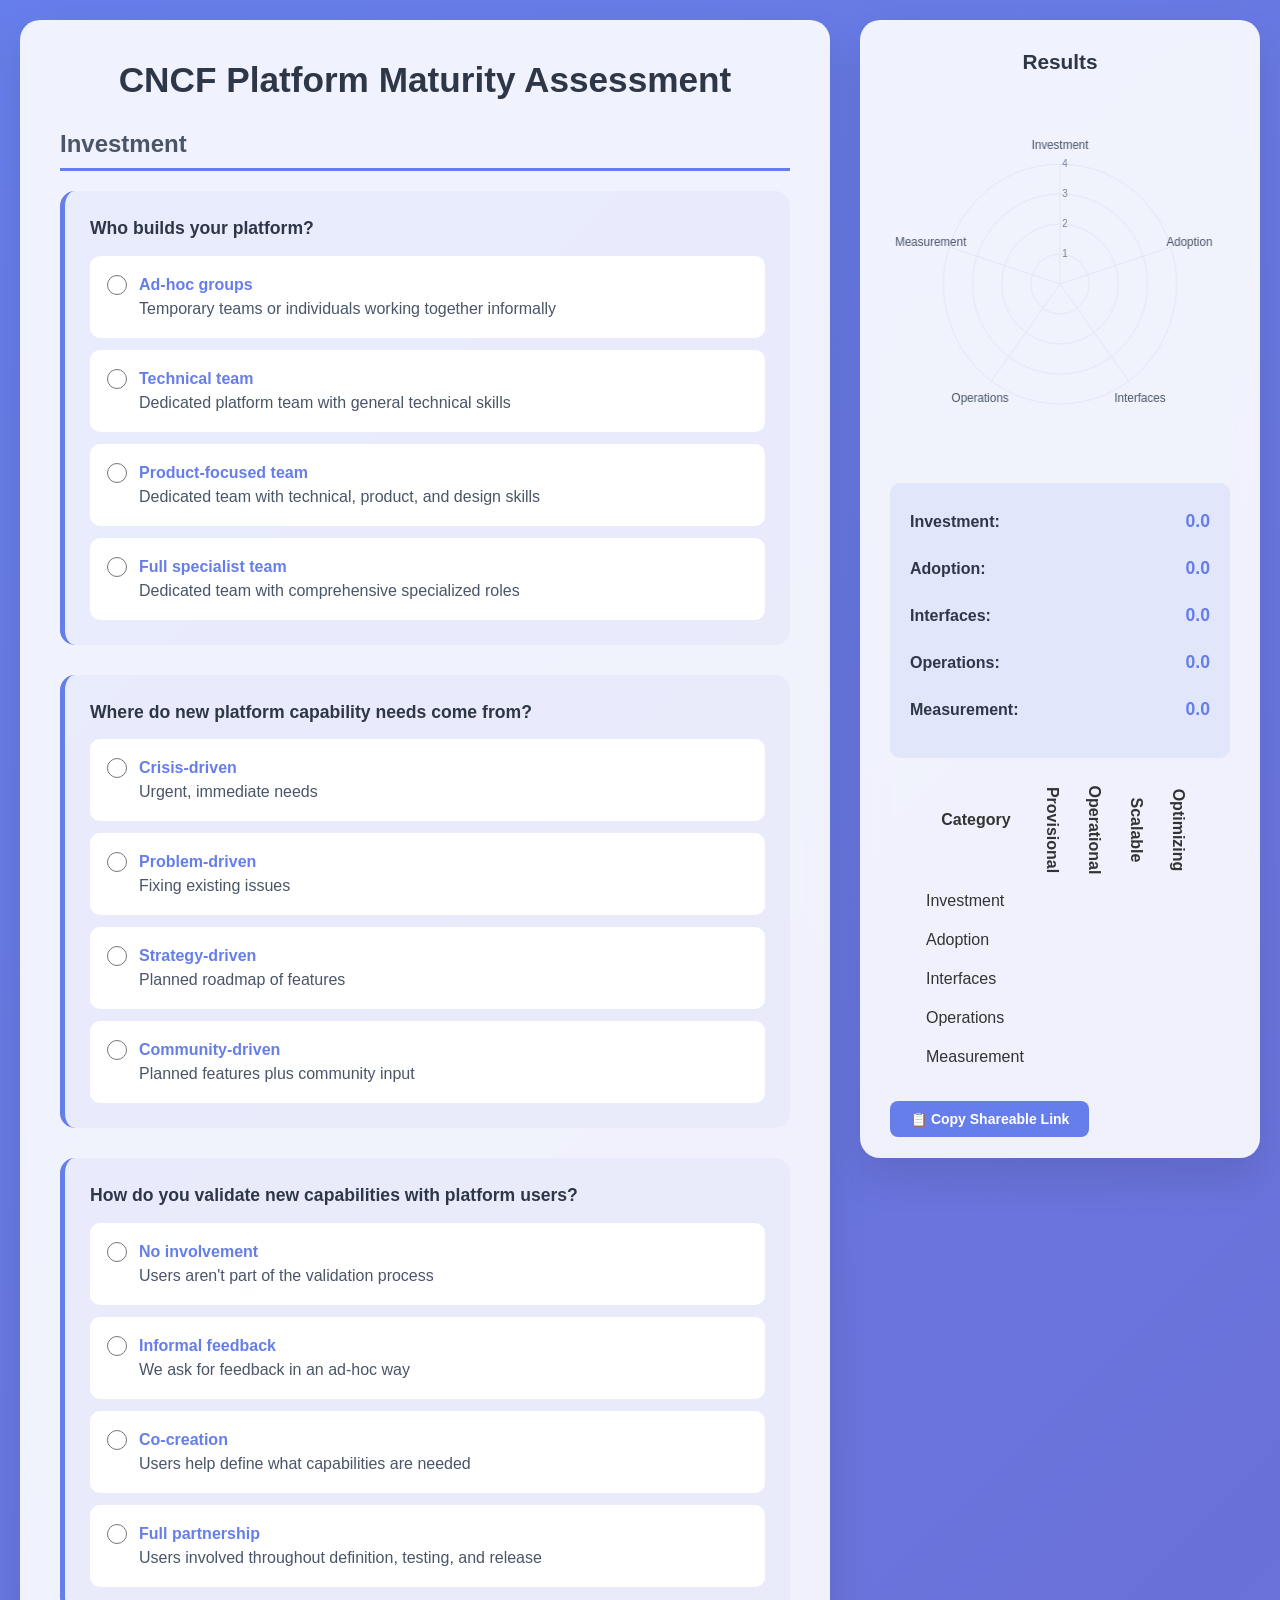
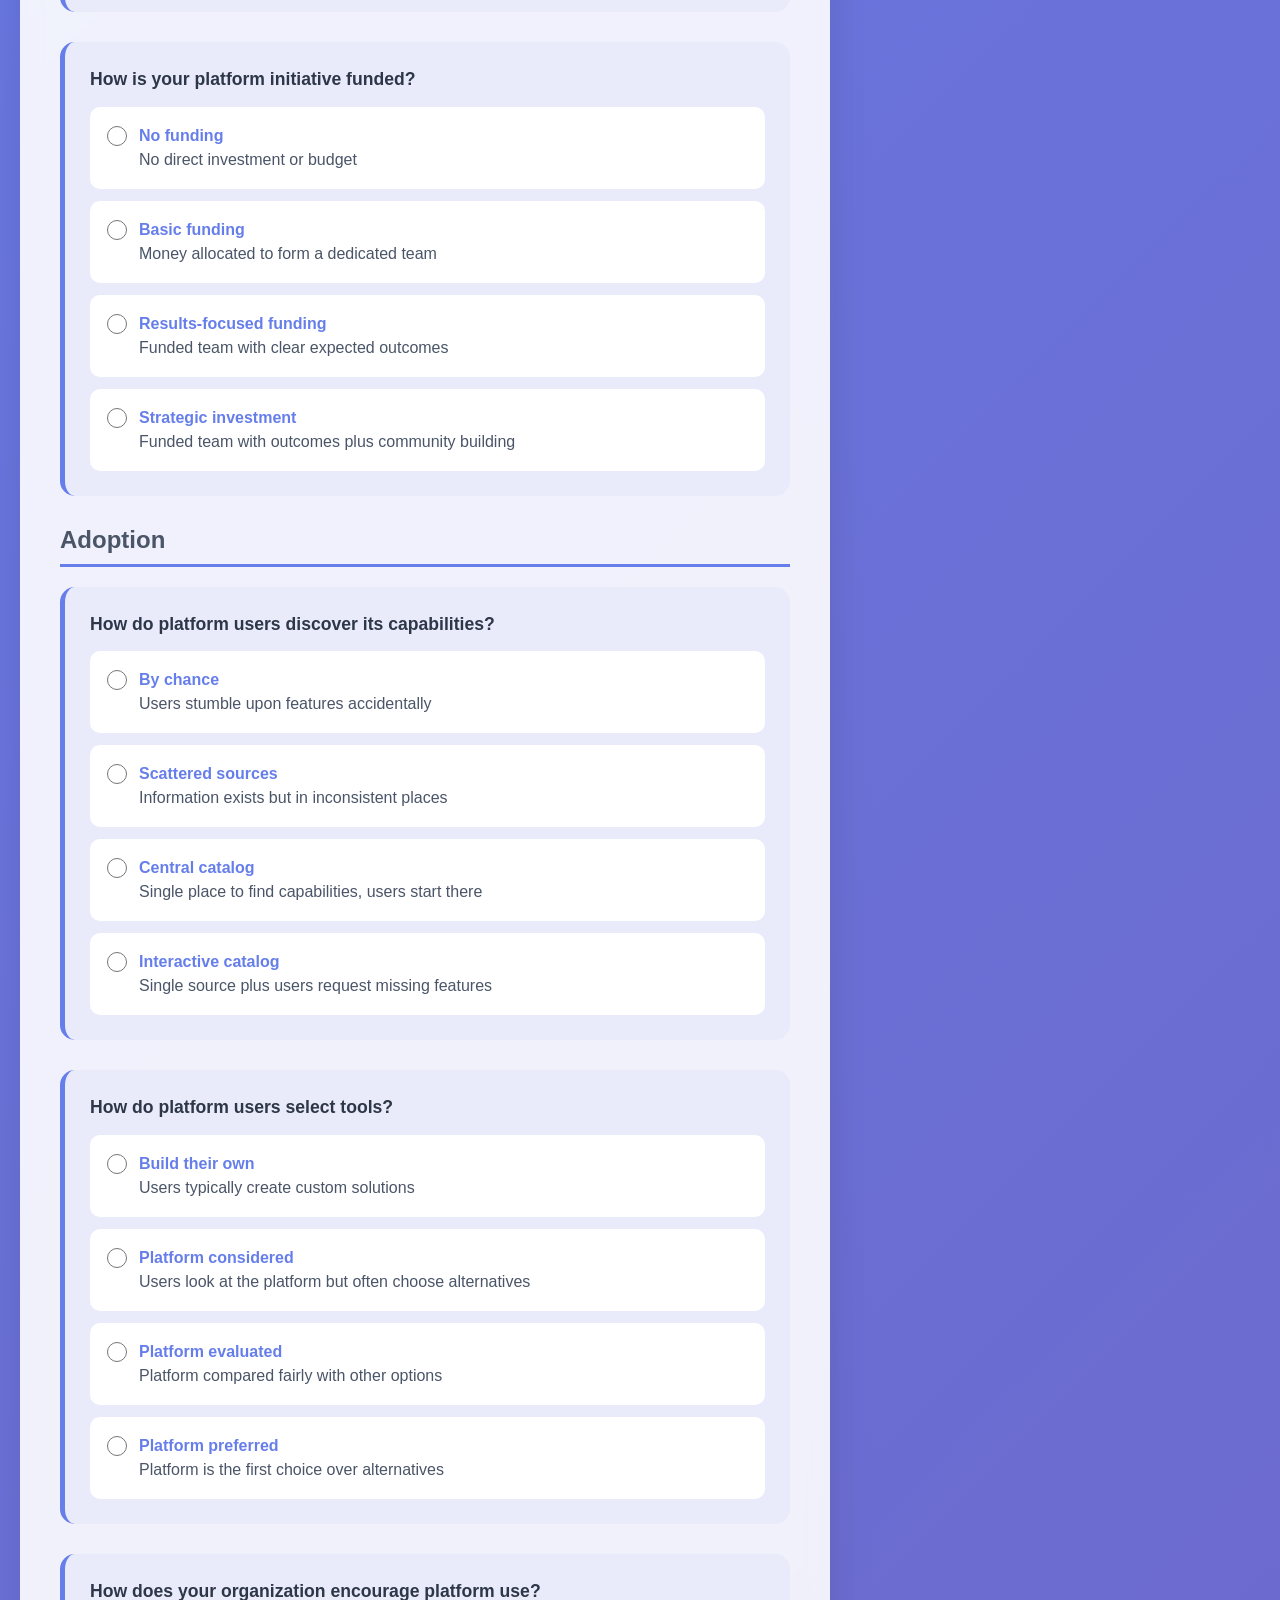
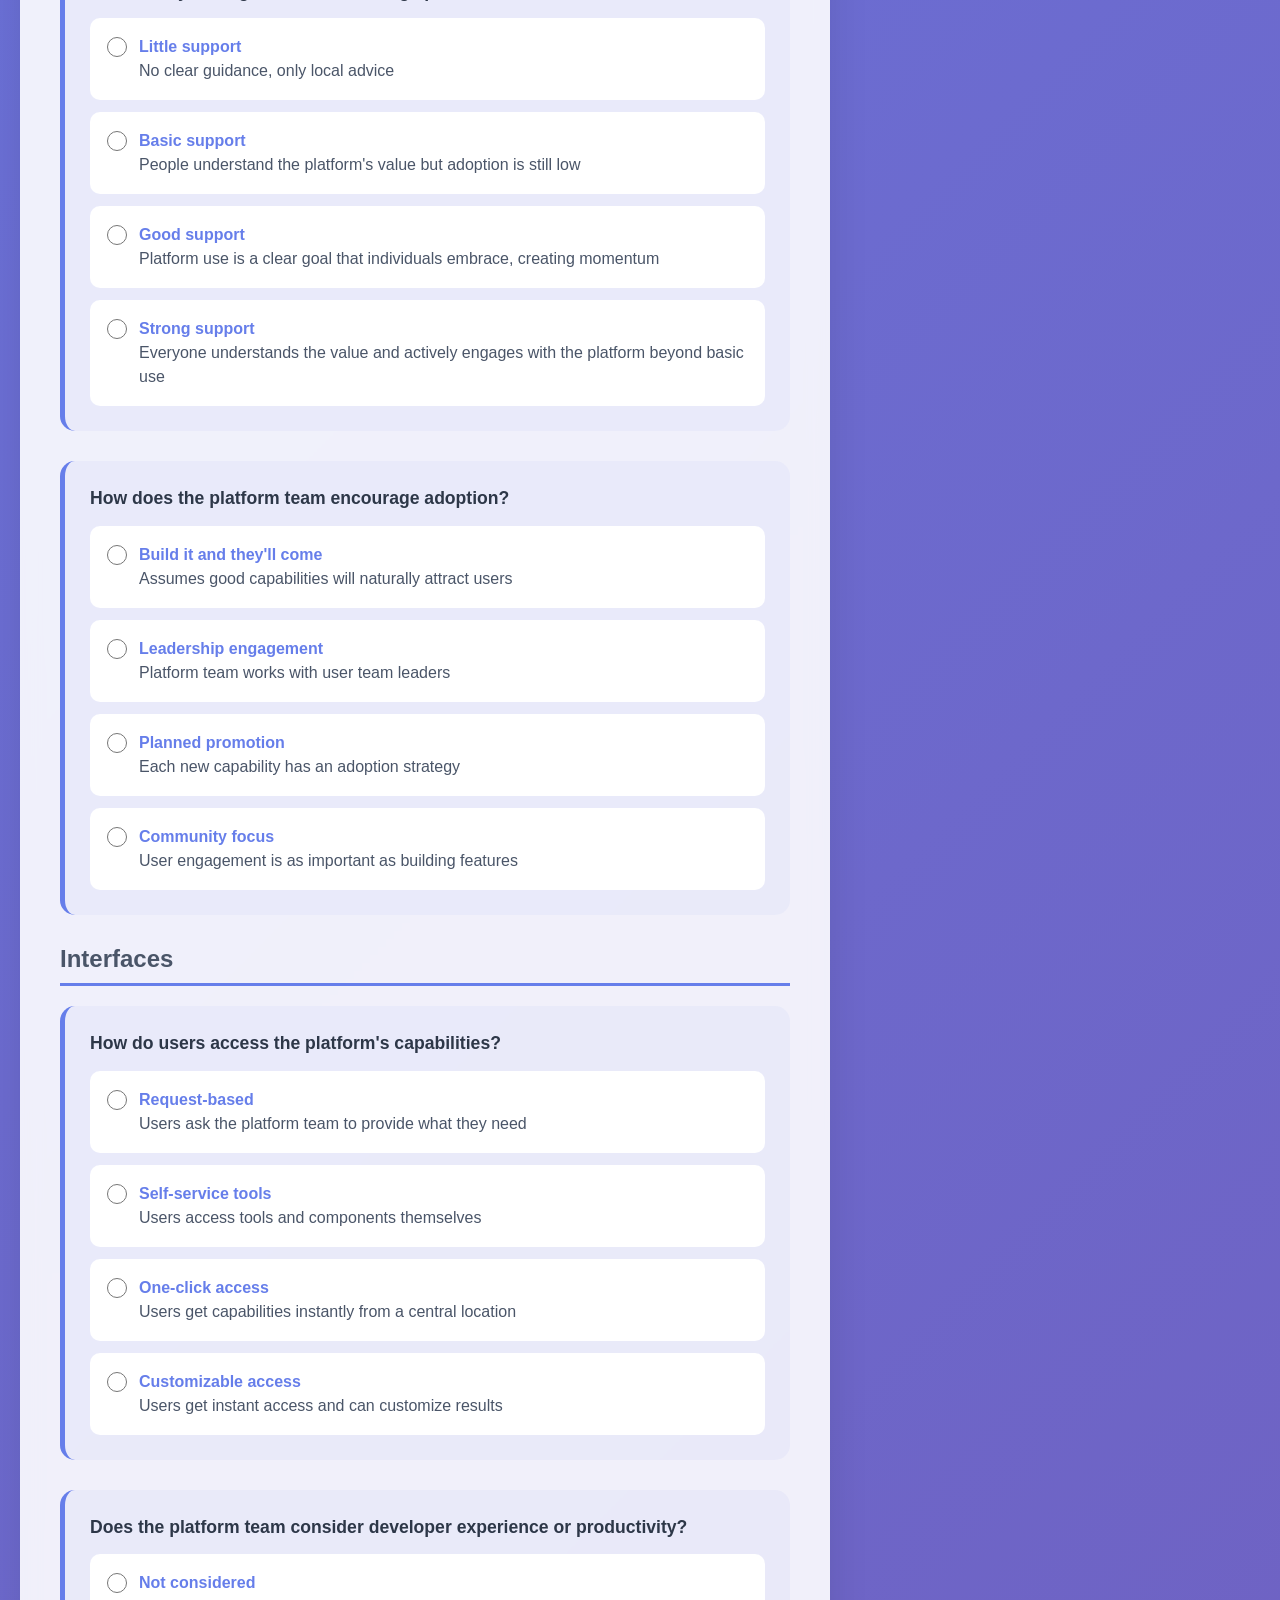
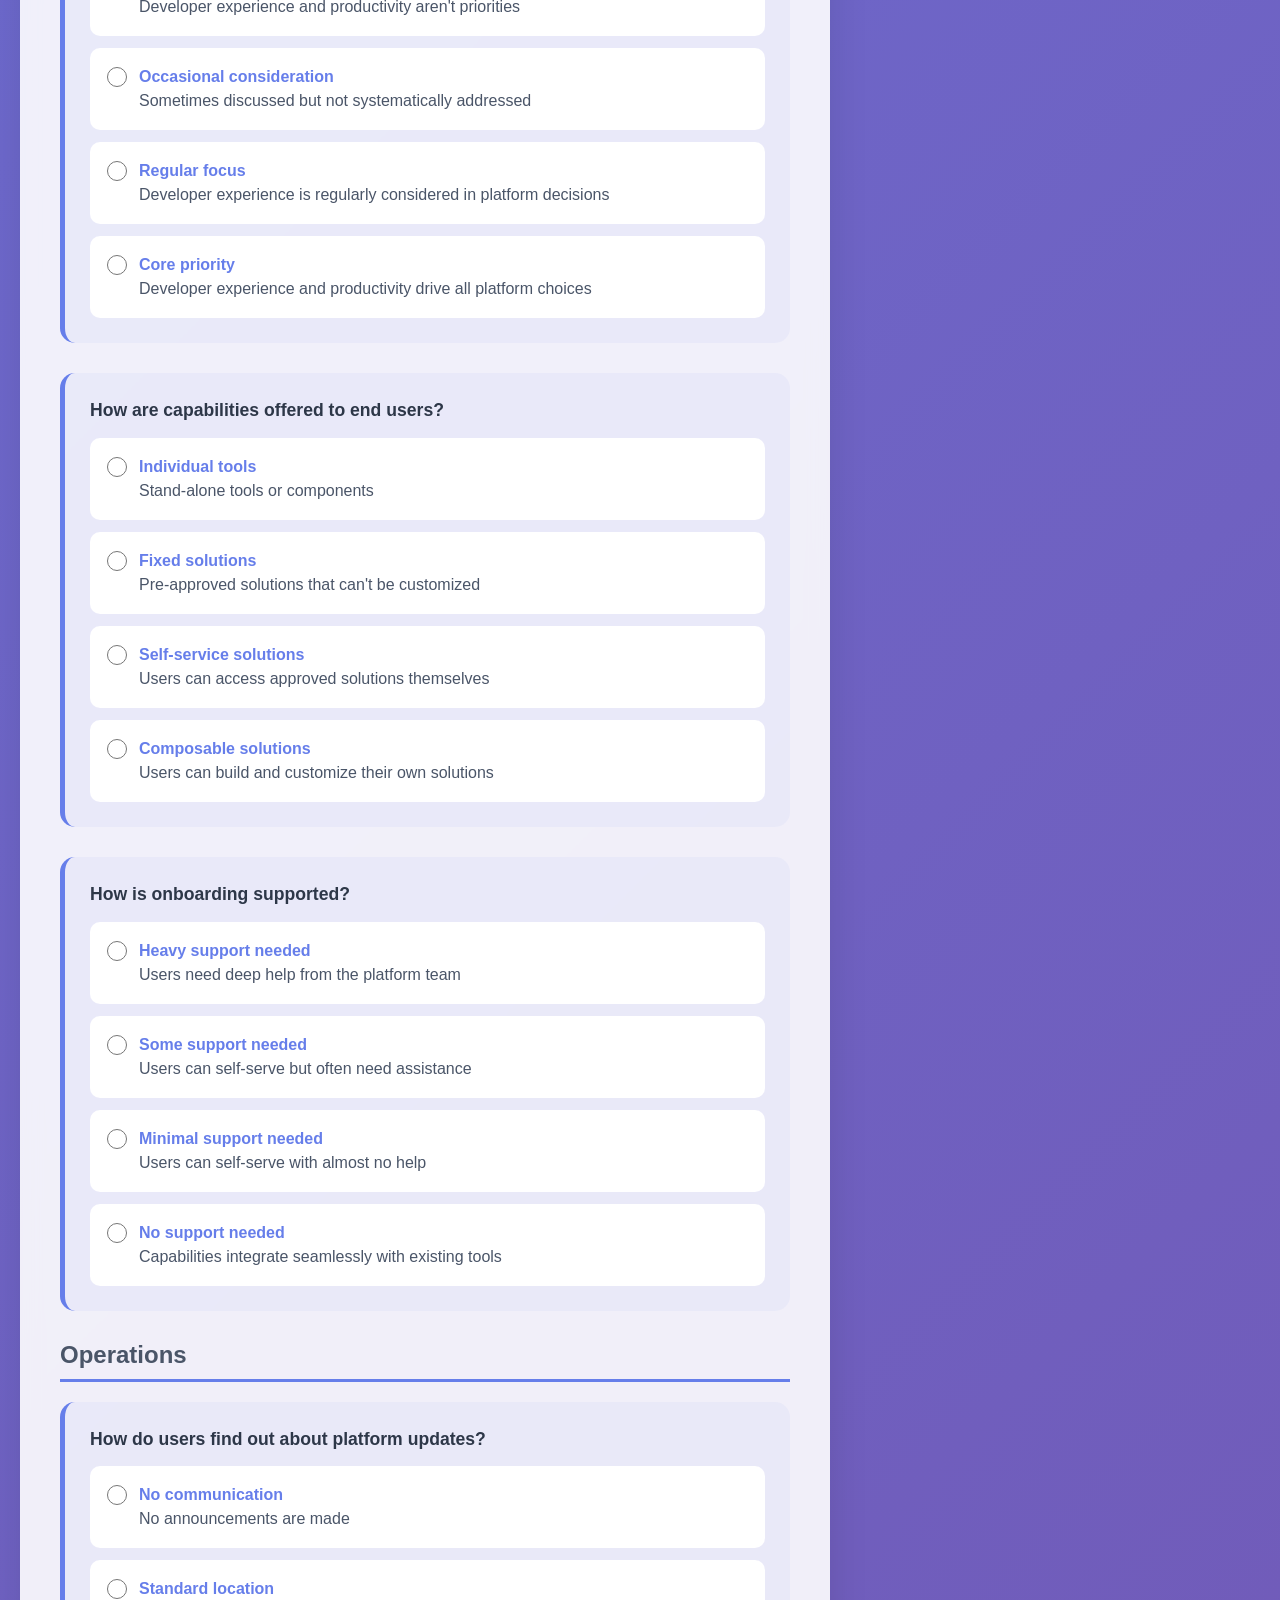
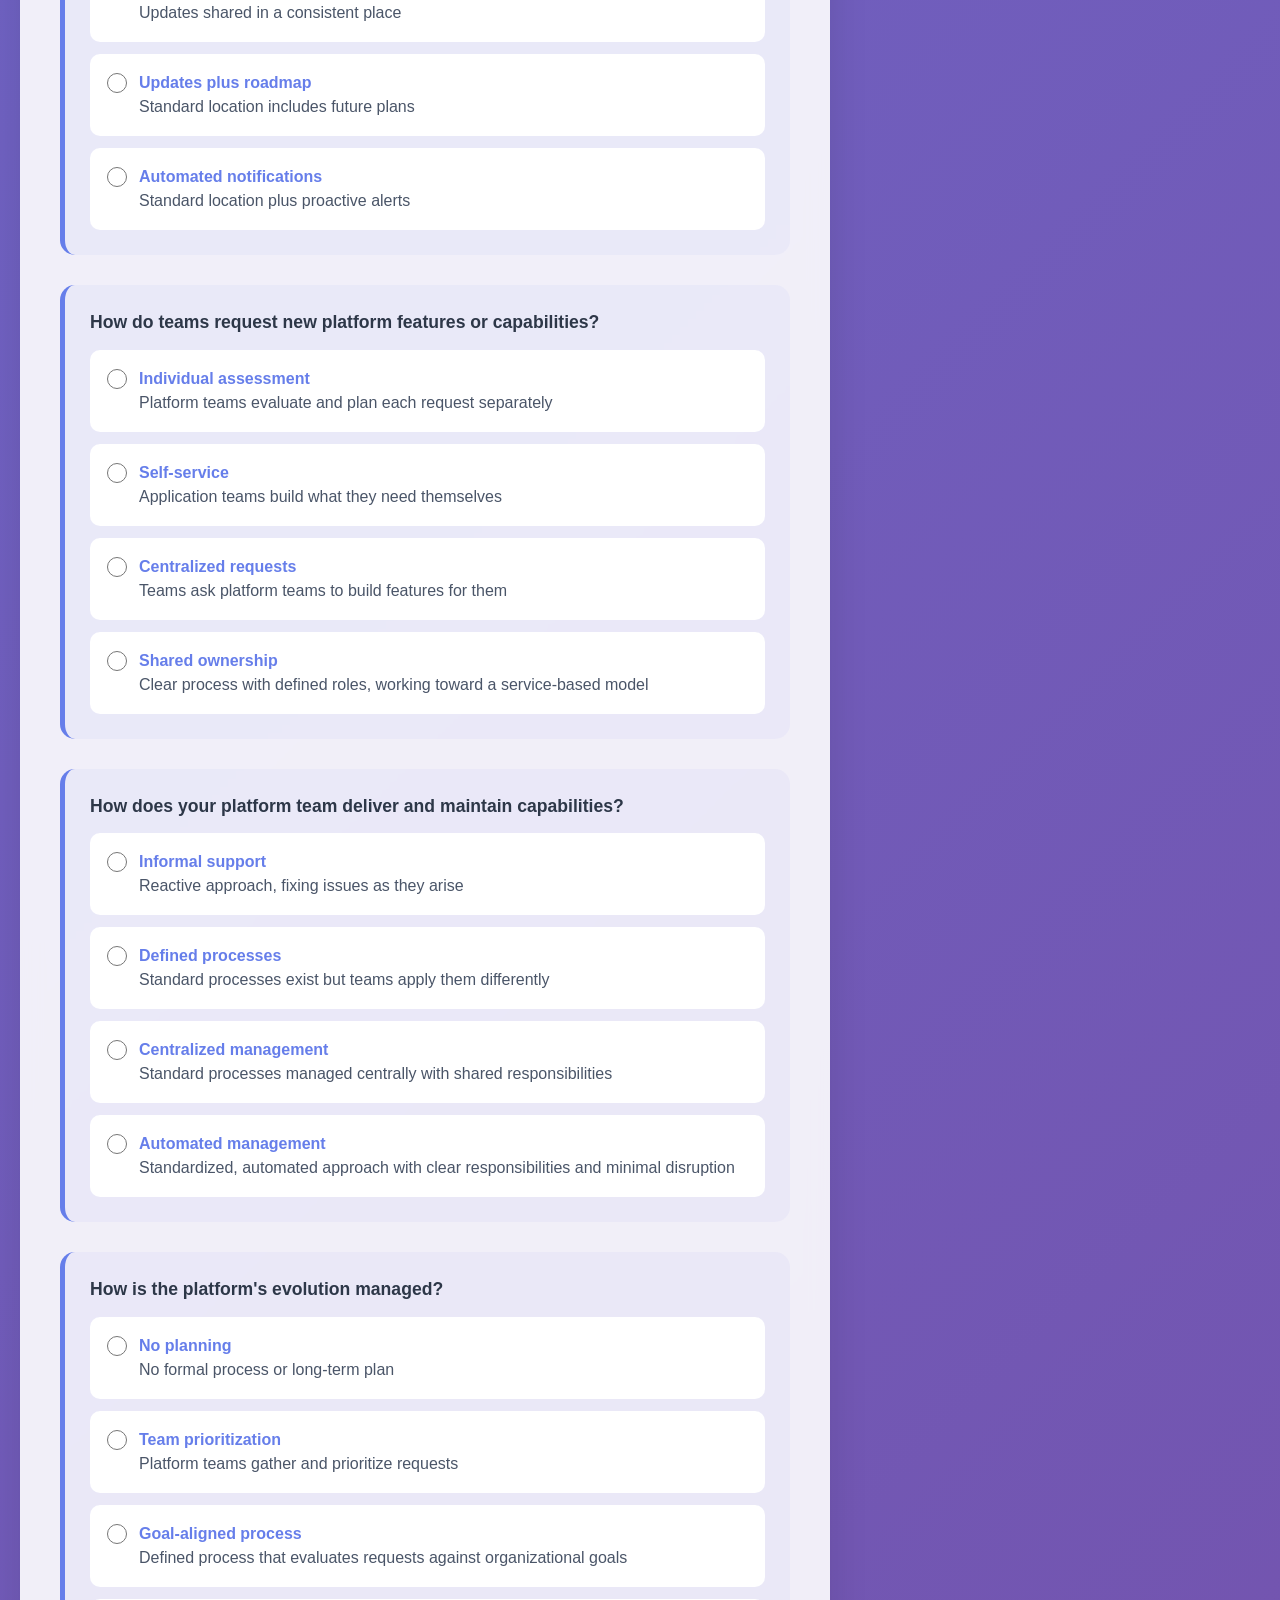
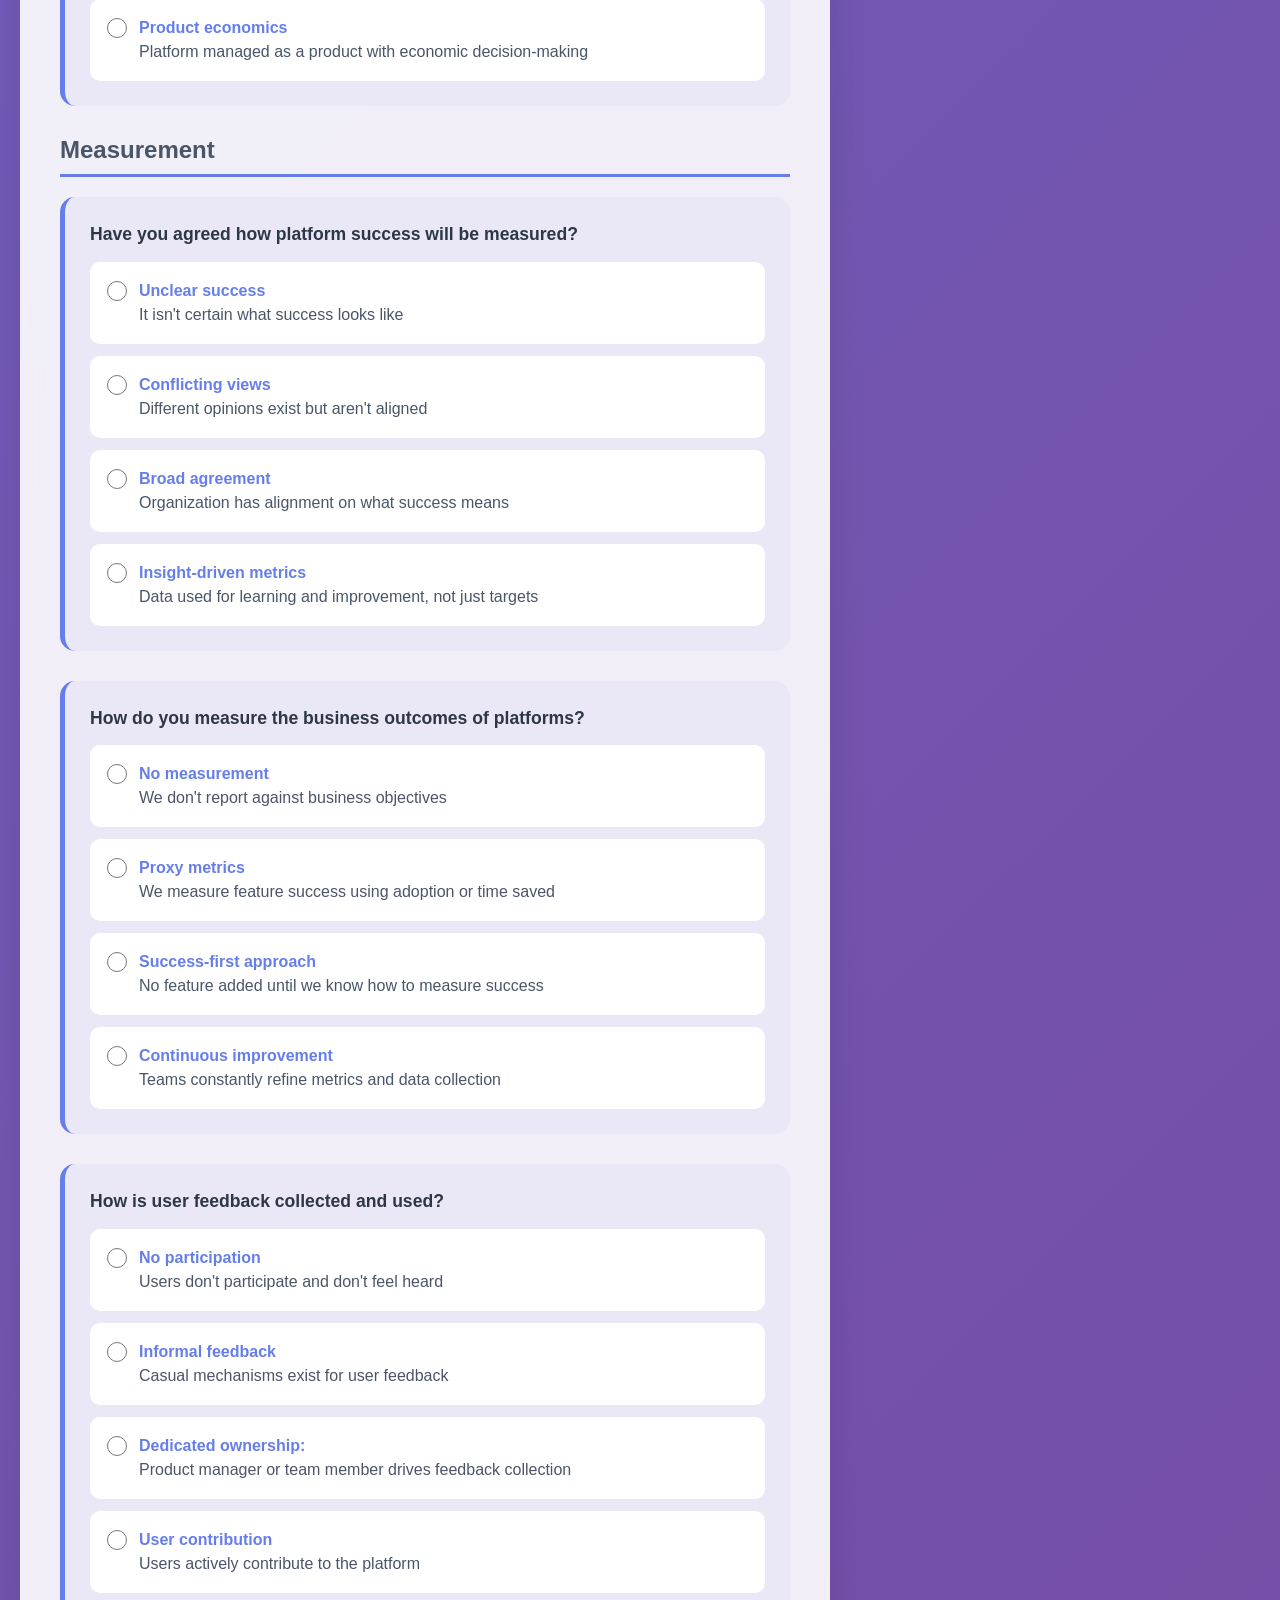
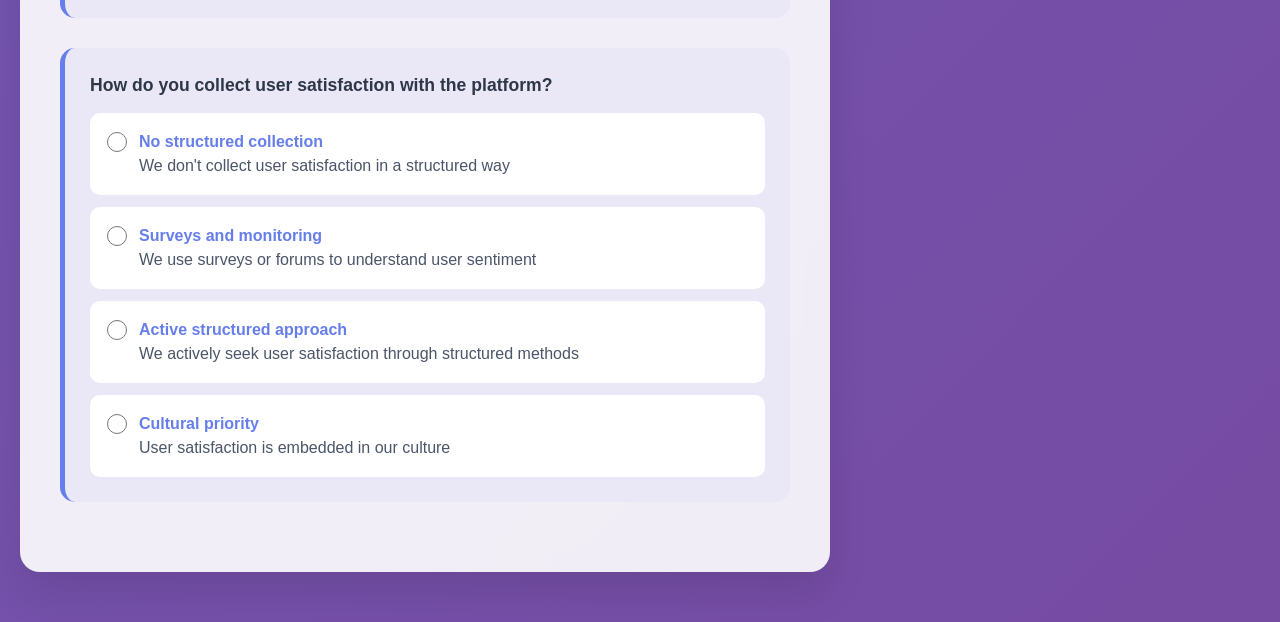
==== index.html @ b6b61390 "Put all results in one place" ====
<!DOCTYPE html>
<html lang="en">
<head>
    <meta charset="UTF-8">
    <meta name="viewport" content="width=device-width, initial-scale=1.0">
    <title>CNCF Platform Maturity Assessment</title>
    <link rel="stylesheet" href="style.css">
</head>
<body>
    <div class="container">
        <div class="form-section">
            <h1>CNCF Platform Maturity Assessment</h1>
            <form id="maturityForm">
                <!-- Investment Category -->
                <h2>Investment</h2>
                
                <div class="question-group">
                    <div class="question">Who builds your platform?</div>
                    <div class="options">
                        <label class="option">
                            <input type="radio" name="investment_1" value="1">
                            <div class="option-text">
                                <span class="option-level">Ad-hoc groups</span><br>
                                <span class="option-description">Temporary teams or individuals working together informally</span>
                            </div>
                        </label>
                        <label class="option">
                            <input type="radio" name="investment_1" value="2">
                            <div class="option-text">
                                <span class="option-level">Technical team</span><br>
                                <span class="option-description">Dedicated platform team with general technical skills</span>
                            </div>
                        </label>
                        <label class="option">
                            <input type="radio" name="investment_1" value="3">
                            <div class="option-text">
                                <span class="option-level">Product-focused team</span><br>
                                <span class="option-description">Dedicated team with technical, product, and design skills</span>
                            </div>
                        </label>
                        <label class="option">
                            <input type="radio" name="investment_1" value="4">
                            <div class="option-text">
                                <span class="option-level">Full specialist team</span><br>
                                <span class="option-description">Dedicated team with comprehensive specialized roles</span>
                            </div>
                        </label>
                    </div>
                </div>

                <div class="question-group">
                    <div class="question">Where do new platform capability needs come from?</div>
                    <div class="options">
                        <label class="option">
                            <input type="radio" name="investment_2" value="1">
                            <div class="option-text">
                                <span class="option-level">Crisis-driven</span><br>
                                <span class="option-description">Urgent, immediate needs</span>
                            </div>
                        </label>
                        <label class="option">
                            <input type="radio" name="investment_2" value="2">
                            <div class="option-text">
                                <span class="option-level">Problem-driven</span><br>
                                <span class="option-description">Fixing existing issues</span>
                            </div>
                        </label>
                        <label class="option">
                            <input type="radio" name="investment_2" value="3">
                            <div class="option-text">
                                <span class="option-level">Strategy-driven</span><br>
                                <span class="option-description">Planned roadmap of features</span>
                            </div>
                        </label>
                        <label class="option">
                            <input type="radio" name="investment_2" value="4">
                            <div class="option-text">
                                <span class="option-level">Community-driven</span><br>
                                <span class="option-description">Planned features plus community input</span>
                            </div>
                        </label>
                    </div>
                </div>

                <div class="question-group">
                    <div class="question">How do you validate new capabilities with platform users?</div>
                    <div class="options">
                        <label class="option">
                            <input type="radio" name="investment_3" value="1">
                            <div class="option-text">
                                <span class="option-level">No involvement</span><br>
                                <span class="option-description">Users aren't part of the validation process</span>
                            </div>
                        </label>
                        <label class="option">
                            <input type="radio" name="investment_3" value="2">
                            <div class="option-text">
                                <span class="option-level">Informal feedback</span><br>
                                <span class="option-description">We ask for feedback in an ad-hoc way</span>
                            </div>
                        </label>
                        <label class="option">
                            <input type="radio" name="investment_3" value="3">
                            <div class="option-text">
                                <span class="option-level">Co-creation</span><br>
                                <span class="option-description">Users help define what capabilities are needed</span>
                            </div>
                        </label>
                        <label class="option">
                            <input type="radio" name="investment_3" value="4">
                            <div class="option-text">
                                <span class="option-level">Full partnership</span><br>
                                <span class="option-description">Users involved throughout definition, testing, and release</span>
                            </div>
                        </label>
                    </div>
                </div>

                <div class="question-group">
                    <div class="question">How is your platform initiative funded?</div>
                    <div class="options">
                        <label class="option">
                            <input type="radio" name="investment_4" value="1">
                            <div class="option-text">
                                <span class="option-level">No funding</span><br>
                                <span class="option-description">No direct investment or budget</span>
                            </div>
                        </label>
                        <label class="option">
                            <input type="radio" name="investment_4" value="2">
                            <div class="option-text">
                                <span class="option-level">Basic funding</span><br>
                                <span class="option-description">Money allocated to form a dedicated team</span>
                            </div>
                        </label>
                        <label class="option">
                            <input type="radio" name="investment_4" value="3">
                            <div class="option-text">
                                <span class="option-level">Results-focused funding</span><br>
                                <span class="option-description">Funded team with clear expected outcomes</span>
                            </div>
                        </label>
                        <label class="option">
                            <input type="radio" name="investment_4" value="4">
                            <div class="option-text">
                                <span class="option-level">Strategic investment</span><br>
                                <span class="option-description">Funded team with outcomes plus community building</span>
                            </div>
                        </label>
                    </div>
                </div>

                <!-- Adoption Category -->
                <h2>Adoption</h2>
                
                <div class="question-group">
                    <div class="question">How do platform users discover its capabilities?</div>
                    <div class="options">
                        <label class="option">
                            <input type="radio" name="adoption_1" value="1">
                            <div class="option-text">
                                <span class="option-level">By chance</span><br>
                                <span class="option-description">Users stumble upon features accidentally</span>
                            </div>
                        </label>
                        <label class="option">
                            <input type="radio" name="adoption_1" value="2">
                            <div class="option-text">
                                <span class="option-level">Scattered sources</span><br>
                                <span class="option-description">Information exists but in inconsistent places</span>
                            </div>
                        </label>
                        <label class="option">
                            <input type="radio" name="adoption_1" value="3">
                            <div class="option-text">
                                <span class="option-level">Central catalog</span><br>
                                <span class="option-description">Single place to find capabilities, users start there</span>
                            </div>
                        </label>
                        <label class="option">
                            <input type="radio" name="adoption_1" value="4">
                            <div class="option-text">
                                <span class="option-level">Interactive catalog</span><br>
                                <span class="option-description">Single source plus users request missing features</span>
                            </div>
                        </label>
                    </div>
                </div>

                <div class="question-group">
                    <div class="question">How do platform users select tools?</div>
                    <div class="options">
                        <label class="option">
                            <input type="radio" name="adoption_2" value="1">
                            <div class="option-text">
                                <span class="option-level">Build their own</span><br>
                                <span class="option-description">Users typically create custom solutions</span>
                            </div>
                        </label>
                        <label class="option">
                            <input type="radio" name="adoption_2" value="2">
                            <div class="option-text">
                                <span class="option-level">Platform considered</span><br>
                                <span class="option-description">Users look at the platform but often choose alternatives</span>
                            </div>
                        </label>
                        <label class="option">
                            <input type="radio" name="adoption_2" value="3">
                            <div class="option-text">
                                <span class="option-level">Platform evaluated</span><br>
                                <span class="option-description">Platform compared fairly with other options</span>
                            </div>
                        </label>
                        <label class="option">
                            <input type="radio" name="adoption_2" value="4">
                            <div class="option-text">
                                <span class="option-level">Platform preferred</span><br>
                                <span class="option-description">Platform is the first choice over alternatives</span>
                            </div>
                        </label>
                    </div>
                </div>

                <div class="question-group">
                    <div class="question">How does your organization encourage platform use?</div>
                    <div class="options">
                        <label class="option">
                            <input type="radio" name="adoption_3" value="1">
                            <div class="option-text">
                                <span class="option-level">Little support</span><br>
                                <span class="option-description">No clear guidance, only local advice</span>
                            </div>
                        </label>
                        <label class="option">
                            <input type="radio" name="adoption_3" value="2">
                            <div class="option-text">
                                <span class="option-level">Basic support</span><br>
                                <span class="option-description">People understand the platform's value but adoption is still low</span>
                            </div>
                        </label>
                        <label class="option">
                            <input type="radio" name="adoption_3" value="3">
                            <div class="option-text">
                                <span class="option-level">Good support</span><br>
                                <span class="option-description">Platform use is a clear goal that individuals embrace, creating momentum</span>
                            </div>
                        </label>
                        <label class="option">
                            <input type="radio" name="adoption_3" value="4">
                            <div class="option-text">
                                <span class="option-level">Strong support</span><br>
                                <span class="option-description">Everyone understands the value and actively engages with the platform beyond basic use</span>
                            </div>
                        </label>
                    </div>
                </div>

                <div class="question-group">
                    <div class="question">How does the platform team encourage adoption?</div>
                    <div class="options">
                        <label class="option">
                            <input type="radio" name="adoption_4" value="1">
                            <div class="option-text">
                                <span class="option-level">Build it and they'll come</span><br>
                                <span class="option-description">Assumes good capabilities will naturally attract users</span>
                            </div>
                        </label>
                        <label class="option">
                            <input type="radio" name="adoption_4" value="2">
                            <div class="option-text">
                                <span class="option-level">Leadership engagement</span><br>
                                <span class="option-description">Platform team works with user team leaders</span>
                            </div>
                        </label>
                        <label class="option">
                            <input type="radio" name="adoption_4" value="3">
                            <div class="option-text">
                                <span class="option-level">Planned promotion</span><br>
                                <span class="option-description">Each new capability has an adoption strategy</span>
                            </div>
                        </label>
                        <label class="option">
                            <input type="radio" name="adoption_4" value="4">
                            <div class="option-text">
                                <span class="option-level">Community focus</span><br>
                                <span class="option-description">User engagement is as important as building features</span>
                            </div>
                        </label>
                    </div>
                </div>

                <!-- Interfaces Category -->
                <h2>Interfaces</h2>
                
                <div class="question-group">
                    <div class="question">How do users access the platform's capabilities?</div>
                    <div class="options">
                        <label class="option">
                            <input type="radio" name="interfaces_1" value="1">
                            <div class="option-text">
                                <span class="option-level">Request-based</span><br>
                                <span class="option-description">Users ask the platform team to provide what they need</span>
                            </div>
                        </label>
                        <label class="option">
                            <input type="radio" name="interfaces_1" value="2">
                            <div class="option-text">
                                <span class="option-level">Self-service tools</span><br>
                                <span class="option-description">Users access tools and components themselves</span>
                            </div>
                        </label>
                        <label class="option">
                            <input type="radio" name="interfaces_1" value="3">
                            <div class="option-text">
                                <span class="option-level">One-click access</span><br>
                                <span class="option-description">Users get capabilities instantly from a central location</span>
                            </div>
                        </label>
                        <label class="option">
                            <input type="radio" name="interfaces_1" value="4">
                            <div class="option-text">
                                <span class="option-level">Customizable access</span><br>
                                <span class="option-description">Users get instant access and can customize results</span>
                            </div>
                        </label>
                    </div>
                </div>

                <div class="question-group">
                    <div class="question">Does the platform team consider developer experience or productivity?</div>
                    <div class="options">
                        <label class="option">
                            <input type="radio" name="interfaces_2" value="1">
                            <div class="option-text">
                                <span class="option-level">Not considered</span><br>
                                <span class="option-description">Developer experience and productivity aren't priorities</span>
                            </div>
                        </label>
                        <label class="option">
                            <input type="radio" name="interfaces_2" value="2">
                            <div class="option-text">
                                <span class="option-level">Occasional consideration</span><br>
                                <span class="option-description">Sometimes discussed but not systematically addressed</span>
                            </div>
                        </label>
                        <label class="option">
                            <input type="radio" name="interfaces_2" value="3">
                            <div class="option-text">
                                <span class="option-level">Regular focus</span><br>
                                <span class="option-description">Developer experience is regularly considered in platform decisions</span>
                            </div>
                        </label>
                        <label class="option">
                            <input type="radio" name="interfaces_2" value="4">
                            <div class="option-text">
                                <span class="option-level">Core priority</span><br>
                                <span class="option-description">Developer experience and productivity drive all platform choices</span>
                            </div>
                        </label>
                    </div>
                </div>

                <div class="question-group">
                    <div class="question">How are capabilities offered to end users?</div>
                    <div class="options">
                        <label class="option">
                            <input type="radio" name="interfaces_3" value="1">
                            <div class="option-text">
                                <span class="option-level">Individual tools</span><br>
                                <span class="option-description">Stand-alone tools or components</span>
                            </div>
                        </label>
                        <label class="option">
                            <input type="radio" name="interfaces_3" value="2">
                            <div class="option-text">
                                <span class="option-level">Fixed solutions</span><br>
                                <span class="option-description">Pre-approved solutions that can't be customized</span>
                            </div>
                        </label>
                        <label class="option">
                            <input type="radio" name="interfaces_3" value="3">
                            <div class="option-text">
                                <span class="option-level">Self-service solutions</span><br>
                                <span class="option-description">Users can access approved solutions themselves</span>
                            </div>
                        </label>
                        <label class="option">
                            <input type="radio" name="interfaces_3" value="4">
                            <div class="option-text">
                                <span class="option-level">Composable solutions</span><br>
                                <span class="option-description">Users can build and customize their own solutions</span>
                            </div>
                        </label>
                    </div>
                </div>

                <div class="question-group">
                    <div class="question">How is onboarding supported?</div>
                    <div class="options">
                        <label class="option">
                            <input type="radio" name="interfaces_4" value="1">
                            <div class="option-text">
                                <span class="option-level">Heavy support needed</span><br>
                                <span class="option-description">Users need deep help from the platform team</span>
                            </div>
                        </label>
                        <label class="option">
                            <input type="radio" name="interfaces_4" value="2">
                            <div class="option-text">
                                <span class="option-level">Some support needed</span><br>
                                <span class="option-description">Users can self-serve but often need assistance</span>
                            </div>
                        </label>
                        <label class="option">
                            <input type="radio" name="interfaces_4" value="3">
                            <div class="option-text">
                                <span class="option-level">Minimal support needed</span><br>
                                <span class="option-description">Users can self-serve with almost no help</span>
                            </div>
                        </label>
                        <label class="option">
                            <input type="radio" name="interfaces_4" value="4">
                            <div class="option-text">
                                <span class="option-level">No support needed</span><br>
                                <span class="option-description">Capabilities integrate seamlessly with existing tools</span>
                            </div>
                        </label>
                    </div>
                </div>

                <!-- Operations Category -->
                <h2>Operations</h2>
                
                <div class="question-group">
                    <div class="question">How do users find out about platform updates?</div>
                    <div class="options">
                        <label class="option">
                            <input type="radio" name="operations_1" value="1">
                            <div class="option-text">
                                <span class="option-level">No communication</span><br>
                                <span class="option-description">No announcements are made</span>
                            </div>
                        </label>
                        <label class="option">
                            <input type="radio" name="operations_1" value="2">
                            <div class="option-text">
                                <span class="option-level">Standard location</span><br>
                                <span class="option-description">Updates shared in a consistent place</span>
                            </div>
                        </label>
                        <label class="option">
                            <input type="radio" name="operations_1" value="3">
                            <div class="option-text">
                                <span class="option-level">Updates plus roadmap</span><br>
                                <span class="option-description">Standard location includes future plans</span>
                            </div>
                        </label>
                        <label class="option">
                            <input type="radio" name="operations_1" value="4">
                            <div class="option-text">
                                <span class="option-level">Automated notifications</span><br>
                                <span class="option-description">Standard location plus proactive alerts</span>
                            </div>
                        </label>
                    </div>
                </div>

                <div class="question-group">
                    <div class="question">How do teams request new platform features or capabilities?</div>
                    <div class="options">
                        <label class="option">
                            <input type="radio" name="operations_2" value="1">
                            <div class="option-text">
                                <span class="option-level">Individual assessment</span><br>
                                <span class="option-description">Platform teams evaluate and plan each request separately</span>
                            </div>
                        </label>
                        <label class="option">
                            <input type="radio" name="operations_2" value="2">
                            <div class="option-text">
                                <span class="option-level">Self-service</span><br>
                                <span class="option-description">Application teams build what they need themselves</span>
                            </div>
                        </label>
                        <label class="option">
                            <input type="radio" name="operations_2" value="3">
                            <div class="option-text">
                                <span class="option-level">Centralized requests</span><br>
                                <span class="option-description">Teams ask platform teams to build features for them</span>
                            </div>
                        </label>
                        <label class="option">
                            <input type="radio" name="operations_2" value="4">
                            <div class="option-text">
                                <span class="option-level">Shared ownership</span><br>
                                <span class="option-description">Clear process with defined roles, working toward a service-based model</span>
                            </div>
                        </label>
                    </div>
                </div>

                <div class="question-group">
                    <div class="question">How does your platform team deliver and maintain capabilities?</div>
                    <div class="options">
                        <label class="option">
                            <input type="radio" name="operations_3" value="1">
                            <div class="option-text">
                                <span class="option-level">Informal support</span><br>
                                <span class="option-description">Reactive approach, fixing issues as they arise</span>
                            </div>
                        </label>
                        <label class="option">
                            <input type="radio" name="operations_3" value="2">
                            <div class="option-text">
                                <span class="option-level">Defined processes</span><br>
                                <span class="option-description">Standard processes exist but teams apply them differently</span>
                            </div>
                        </label>
                        <label class="option">
                            <input type="radio" name="operations_3" value="3">
                            <div class="option-text">
                                <span class="option-level">Centralized management</span><br>
                                <span class="option-description">Standard processes managed centrally with shared responsibilities</span>
                            </div>
                        </label>
                        <label class="option">
                            <input type="radio" name="operations_3" value="4">
                            <div class="option-text">
                                <span class="option-level">Automated management</span><br>
                                <span class="option-description">Standardized, automated approach with clear responsibilities and minimal disruption</span>
                            </div>
                        </label>
                    </div>
                </div>

                <div class="question-group">
                    <div class="question">How is the platform's evolution managed?</div>
                    <div class="options">
                        <label class="option">
                            <input type="radio" name="operations_4" value="1">
                            <div class="option-text">
                                <span class="option-level">No planning</span><br>
                                <span class="option-description">No formal process or long-term plan</span>
                            </div>
                        </label>
                        <label class="option">
                            <input type="radio" name="operations_4" value="2">
                            <div class="option-text">
                                <span class="option-level">Team prioritization</span><br>
                                <span class="option-description">Platform teams gather and prioritize requests</span>
                            </div>
                        </label>
                        <label class="option">
                            <input type="radio" name="operations_4" value="3">
                            <div class="option-text">
                                <span class="option-level">Goal-aligned process</span><br>
                                <span class="option-description">Defined process that evaluates requests against organizational goals</span>
                            </div>
                        </label>
                        <label class="option">
                            <input type="radio" name="operations_4" value="4">
                            <div class="option-text">
                                <span class="option-level">Product economics</span><br>
                                <span class="option-description">Platform managed as a product with economic decision-making</span>
                            </div>
                        </label>
                    </div>
                </div>

                <!-- Measurement Category -->
                <h2>Measurement</h2>
                
                <div class="question-group">
                    <div class="question">Have you agreed how platform success will be measured?</div>
                    <div class="options">
                        <label class="option">
                            <input type="radio" name="measurement_1" value="1">
                            <div class="option-text">
                                <span class="option-level">Unclear success</span><br>
                                <span class="option-description">It isn't certain what success looks like</span>
                            </div>
                        </label>
                        <label class="option">
                            <input type="radio" name="measurement_1" value="2">
                            <div class="option-text">
                                <span class="option-level">Conflicting views</span><br>
                                <span class="option-description">Different opinions exist but aren't aligned</span>
                            </div>
                        </label>
                        <label class="option">
                            <input type="radio" name="measurement_1" value="3">
                            <div class="option-text">
                                <span class="option-level">Broad agreement</span><br>
                                <span class="option-description">Organization has alignment on what success means</span>
                            </div>
                        </label>
                        <label class="option">
                            <input type="radio" name="measurement_1" value="4">
                            <div class="option-text">
                                <span class="option-level">Insight-driven metrics</span><br>
                                <span class="option-description">Data used for learning and improvement, not just targets</span>
                            </div>
                        </label>
                    </div>
                </div>

                <div class="question-group">
                    <div class="question">How do you measure the business outcomes of platforms?</div>
                    <div class="options">
                        <label class="option">
                            <input type="radio" name="measurement_2" value="1">
                            <div class="option-text">
                                <span class="option-level">No measurement</span><br>
                                <span class="option-description">We don't report against business objectives</span>
                            </div>
                        </label>
                        <label class="option">
                            <input type="radio" name="measurement_2" value="2">
                            <div class="option-text">
                                <span class="option-level">Proxy metrics</span><br>
                                <span class="option-description">We measure feature success using adoption or time saved</span>
                            </div>
                        </label>
                        <label class="option">
                            <input type="radio" name="measurement_2" value="3">
                            <div class="option-text">
                                <span class="option-level">Success-first approach</span><br>
                                <span class="option-description">No feature added until we know how to measure success</span>
                            </div>
                        </label>
                        <label class="option">
                            <input type="radio" name="measurement_2" value="4">
                            <div class="option-text">
                                <span class="option-level">Continuous improvement</span><br>
                                <span class="option-description">Teams constantly refine metrics and data collection</span>
                            </div>
                        </label>
                    </div>
                </div>

                <div class="question-group">
                    <div class="question">How is user feedback collected and used?</div>
                    <div class="options">
                        <label class="option">
                            <input type="radio" name="measurement_3" value="1">
                            <div class="option-text">
                                <span class="option-level">No participation</span><br>
                                <span class="option-description">Users don't participate and don't feel heard</span>
                            </div>
                        </label>
                        <label class="option">
                            <input type="radio" name="measurement_3" value="2">
                            <div class="option-text">
                                <span class="option-level">Informal feedback</span><br>
                                <span class="option-description">Casual mechanisms exist for user feedback</span>
                            </div>
                        </label>
                        <label class="option">
                            <input type="radio" name="measurement_3" value="3">
                            <div class="option-text">
                                <span class="option-level">Dedicated ownership:</span><br>
                                <span class="option-description">Product manager or team member drives feedback collection</span>
                            </div>
                        </label>
                        <label class="option">
                            <input type="radio" name="measurement_3" value="4">
                            <div class="option-text">
                                <span class="option-level">User contribution</span><br>
                                <span class="option-description">Users actively contribute to the platform</span>
                            </div>
                        </label>
                    </div>
                </div>

                <div class="question-group">
                    <div class="question">How do you collect user satisfaction with the platform?</div>
                    <div class="options">
                        <label class="option">
                            <input type="radio" name="measurement_4" value="1">
                            <div class="option-text">
                                <span class="option-level">No structured collection</span><br>
                                <span class="option-description">We don't collect user satisfaction in a structured way</span>
                            </div>
                        </label>
                        <label class="option">
                            <input type="radio" name="measurement_4" value="2">
                            <div class="option-text">
                                <span class="option-level">Surveys and monitoring</span><br>
                                <span class="option-description">We use surveys or forums to understand user sentiment</span>
                            </div>
                        </label>
                        <label class="option">
                            <input type="radio" name="measurement_4" value="3">
                            <div class="option-text">
                                <span class="option-level">Active structured approach</span><br>
                                <span class="option-description">We actively seek user satisfaction through structured methods</span>
                            </div>
                        </label>
                        <label class="option">
                            <input type="radio" name="measurement_4" value="4">
                            <div class="option-text">
                                <span class="option-level">Cultural priority</span><br>
                                <span class="option-description">User satisfaction is embedded in our culture</span>
                            </div>
                        </label>
                    </div>
                </div>
            </form>
        </div>

        <div class="chart-section">
            <div class="chart-title">Results</div>
            <canvas id="spiderChart"></canvas>
            <div class="scores">
                <div class="score-item">
                    <span class="score-label">Investment:</span>
                    <span class="score-value" id="investmentScore">0.0</span>
                </div>
                <div class="score-item">
                    <span class="score-label">Adoption:</span>
                    <span class="score-value" id="adoptionScore">0.0</span>
                </div>
                <div class="score-item">
                    <span class="score-label">Interfaces:</span>
                    <span class="score-value" id="interfacesScore">0.0</span>
                </div>
                <div class="score-item">
                    <span class="score-label">Operations:</span>
                    <span class="score-value" id="operationsScore">0.0</span>
                </div>
                <div class="score-item">
                    <span class="score-label">Measurement:</span>
                    <span class="score-value" id="measurementScore">0.0</span>
                </div>
            </div>

            <table>
                <thead>
                    <th>Category</th>
                    <th class="rotated-header" width="30px"><div>Provisional</div></th>
                    <th class="rotated-header"><div>Operational</div></th>
                    <th class="rotated-header"><div>Scalable</div></th>
                    <th class="rotated-header"><div>Optimizing</div></th>
                </thead>
                <tbody id="matrix">

                </tbody>
            </table>

            <div class="share-button">
                <a onclick="copyURLToClipboard()">📋 Copy Shareable Link</a>
            </div>
        </div>

    </div>

    <script src="app.js"></script>
</body>
</html>
---- style.css ----
:root {
    /* Primary Colors */
    --primary-color: #667eea;
    --primary-dark: #764ba2;
    
    /* Text Colors */
    --text-primary: #333;
    --text-heading-dark: #2d3748;
    --text-heading-medium: #4a5568;
    
    /* Background Colors */
    --bg-gradient-start: #667eea;
    --bg-gradient-end: #764ba2;
    --bg-white-translucent: rgba(255, 255, 255, 0.90);
    --bg-primary-light: rgba(102, 126, 234, 0.05);
    --bg-primary-medium: rgba(102, 126, 234, 0.1);
    --bg-primary-hover: rgba(102, 126, 234, 0.2);
    --bg-white: white;
    
    /* Heat Map Colors */
    --heat-1: rgba(102, 126, 234, 0.1);
    --heat-2: rgba(102, 126, 234, 0.3);
    --heat-3: rgba(102, 126, 234, 0.6);
    --heat-4: rgba(102, 126, 234, 0.9);
    
    /* Border Colors */
    --border-silver: silver;
    --border-transparent: transparent;
    
    /* Shadow Colors */
    --shadow-light: rgba(0, 0, 0, 0.1);
    
    /* Spacing Values */
    --spacing-xs: 8px;
    --spacing-sm: 10px;
    --spacing-md: 12px;
    --spacing-lg: 15px;
    --spacing-xl: 20px;
    --spacing-2xl: 25px;
    --spacing-3xl: 30px;
    --spacing-4xl: 40px;
    
    /* Border Radius */
    --radius-sm: 10px;
    --radius-md: 15px;
    --radius-lg: 20px;
    
    /* Font Weights */
    --font-weight-medium: 600;
    --font-weight-semibold: 700;
    
    /* Font Sizes */
    --font-size-base: 1em;
    --font-size-lg: 1.1em;
    --font-size-xl: 1.3em;
    --font-size-2xl: 1.5em;
    --font-size-3xl: 2.2em;
    
    /* Layout Values */
    --container-max-width: 1400px;
    --sidebar-width: 400px;
    --chart-height: 350px;
    --table-width: 80%;
    
    /* Input Sizes */
    --radio-size: 20px;
    
    /* Transitions */
    --transition-smooth: all 0.3s ease;
    
    /* Box Shadows */
    --shadow-card: 0 20px 40px var(--shadow-light);
    --shadow-hover: 0 5px 15px var(--bg-primary-hover);
}

* {
    margin: 0;
    padding: 0;
    box-sizing: border-box;
}

body {
    font-family: 'Segoe UI', Tahoma, Geneva, Verdana, sans-serif;
    background: linear-gradient(135deg, var(--bg-gradient-start) 0%, var(--bg-gradient-end) 100%);
    min-height: 100vh;
    padding: var(--spacing-xl);
    color: var(--text-primary);
}

.container {
    max-width: var(--container-max-width);
    margin: 0 auto;
    display: grid;
    grid-template-columns: 1fr var(--sidebar-width);
    gap: var(--spacing-3xl);
    margin-block-end: var(--spacing-3xl);
}

.form-section {
    background: var(--bg-white-translucent);
    backdrop-filter: blur(10px);
    border-radius: var(--radius-lg);
    padding: var(--spacing-4xl);
    box-shadow: var(--shadow-card);
}

.chart-section {
    background: var(--bg-white-translucent);
    backdrop-filter: blur(10px);
    border-radius: var(--radius-lg);
    padding: var(--spacing-3xl);
    box-shadow: var(--shadow-card);
    position: sticky;
    top: var(--spacing-xl);
    height: fit-content;
}

.matrix-section {
    background: var(--bg-white-translucent);
    backdrop-filter: blur(10px);
    border-radius: var(--radius-lg);
    padding: var(--spacing-3xl);
    box-shadow: var(--shadow-card);
}

.share-button {
    padding-block-start: 2em;
}

.share-button a {
    background: #667eea;
    color: white;
    border: none;
    padding: 10px 20px;
    border-radius: 8px;
    cursor: pointer;
    font-size: 14px;
    font-weight: 600;
}

h1 {
    color: var(--text-heading-dark);
    margin-bottom: var(--spacing-3xl);
    text-align: center;
    font-size: var(--font-size-3xl);
    font-weight: var(--font-weight-semibold);
}

h2 {
    color: var(--text-heading-medium);
    margin: var(--spacing-3xl) 0 var(--spacing-xl) 0;
    font-size: var(--font-size-2xl);
    font-weight: var(--font-weight-medium);
    border-bottom: 3px solid var(--primary-color);
    padding-bottom: var(--spacing-sm);
}

table {
    width: var(--table-width);
    margin: 0 auto;
    table-layout: fixed;
}

.rotated-header {
  height: 120px;
  width: 40px;
  vertical-align: bottom;
  text-align: center;
  padding: 0;
}

.rotated-header div {
  transform: rotate(90deg) translateX(-50px) translateY(45px); /* Adjust -20px as needed */
  transform-origin: center bottom;
  white-space: nowrap;
  width: 120px;
  margin: 0 auto;
}

td {
    padding-block: 0.6em;
}

.question-group {
    margin-bottom: var(--spacing-3xl);
    padding: var(--spacing-2xl);
    background: var(--bg-primary-light);
    border-radius: var(--radius-md);
    border-left: 5px solid var(--primary-color);
}

.question {
    font-weight: var(--font-weight-medium);
    margin-bottom: var(--spacing-lg);
    color: var(--text-heading-dark);
    font-size: var(--font-size-lg);
    line-height: 1.4;
}

.options {
    display: flex;
    flex-direction: column;
    gap: var(--spacing-md);
}

.option {
    display: flex;
    align-items: flex-start;
    gap: var(--spacing-md);
    padding: var(--spacing-lg);
    background: var(--bg-white);
    border-radius: var(--radius-sm);
    border: 2px solid var(--border-transparent);
    cursor: pointer;
    transition: var(--transition-smooth);
}

.option:hover {
    border-color: var(--primary-color);
    transform: translateX(5px);
    box-shadow: var(--shadow-hover);
}

.option input[type="radio"] {
    margin-top: 2px;
    width: var(--radio-size);
    height: var(--radio-size);
    accent-color: var(--primary-color);
}

.option-text {
    flex: 1;
    line-height: 1.5;
}

.option-level {
    font-weight: var(--font-weight-semibold);
    color: var(--primary-color);
    margin-right: var(--spacing-xs);
}

.option-description {
    color: var(--text-heading-medium);
}

.option.selected {
    border-color: var(--primary-color);
    background: var(--bg-primary-medium);
}

#spiderChart {
    width: 100%;
    height: var(--chart-height);
    margin-top: var(--spacing-xl);
}

.chart-title {
    text-align: center;
    font-size: var(--font-size-xl);
    font-weight: var(--font-weight-medium);
    color: var(--text-heading-dark);
    margin-bottom: var(--spacing-lg);
}

.scores {
    margin-top: var(--spacing-xl);
    padding: var(--spacing-xl);
    background: var(--bg-primary-medium);
    border-radius: var(--radius-sm);
}

.score-item {
    display: flex;
    justify-content: space-between;
    align-items: center;
    margin-bottom: var(--spacing-sm);
    padding: var(--spacing-xs) 0;
}

.score-label {
    font-weight: var(--font-weight-medium);
    color: var(--text-heading-dark);
}

.score-value {
    font-weight: var(--font-weight-semibold);
    color: var(--primary-color);
    font-size: var(--font-size-lg);
}

.heat_1 {
    background-color: var(--heat-1);
}

.heat_2 {
    background-color: var(--heat-2);
}

.heat_3 {
    background-color: var(--heat-3);
}

.heat_4 {
    background-color: var(--heat-4);
}

@media (max-width: 1200px) {
    .container {
        grid-template-columns: 1fr;
    }
    
    .chart-section {
        position: relative;
        top: 0;
    }
}
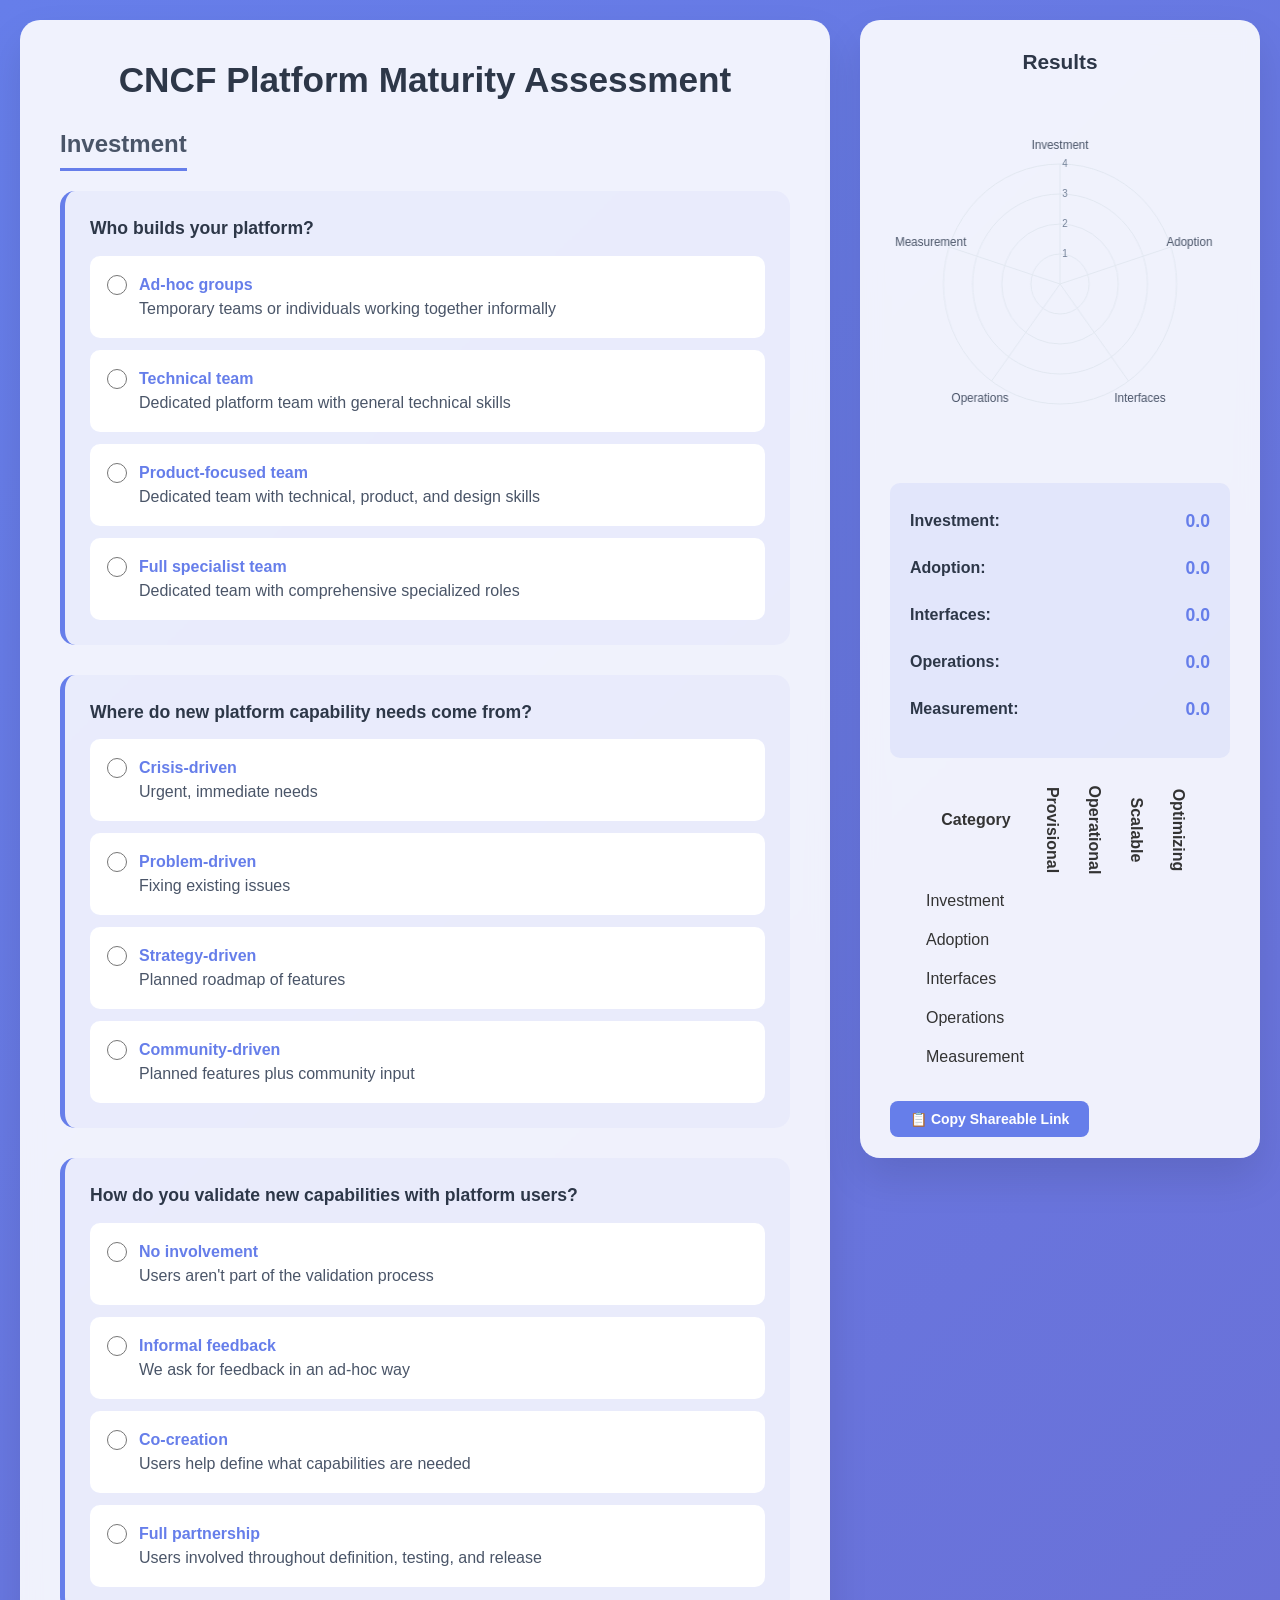
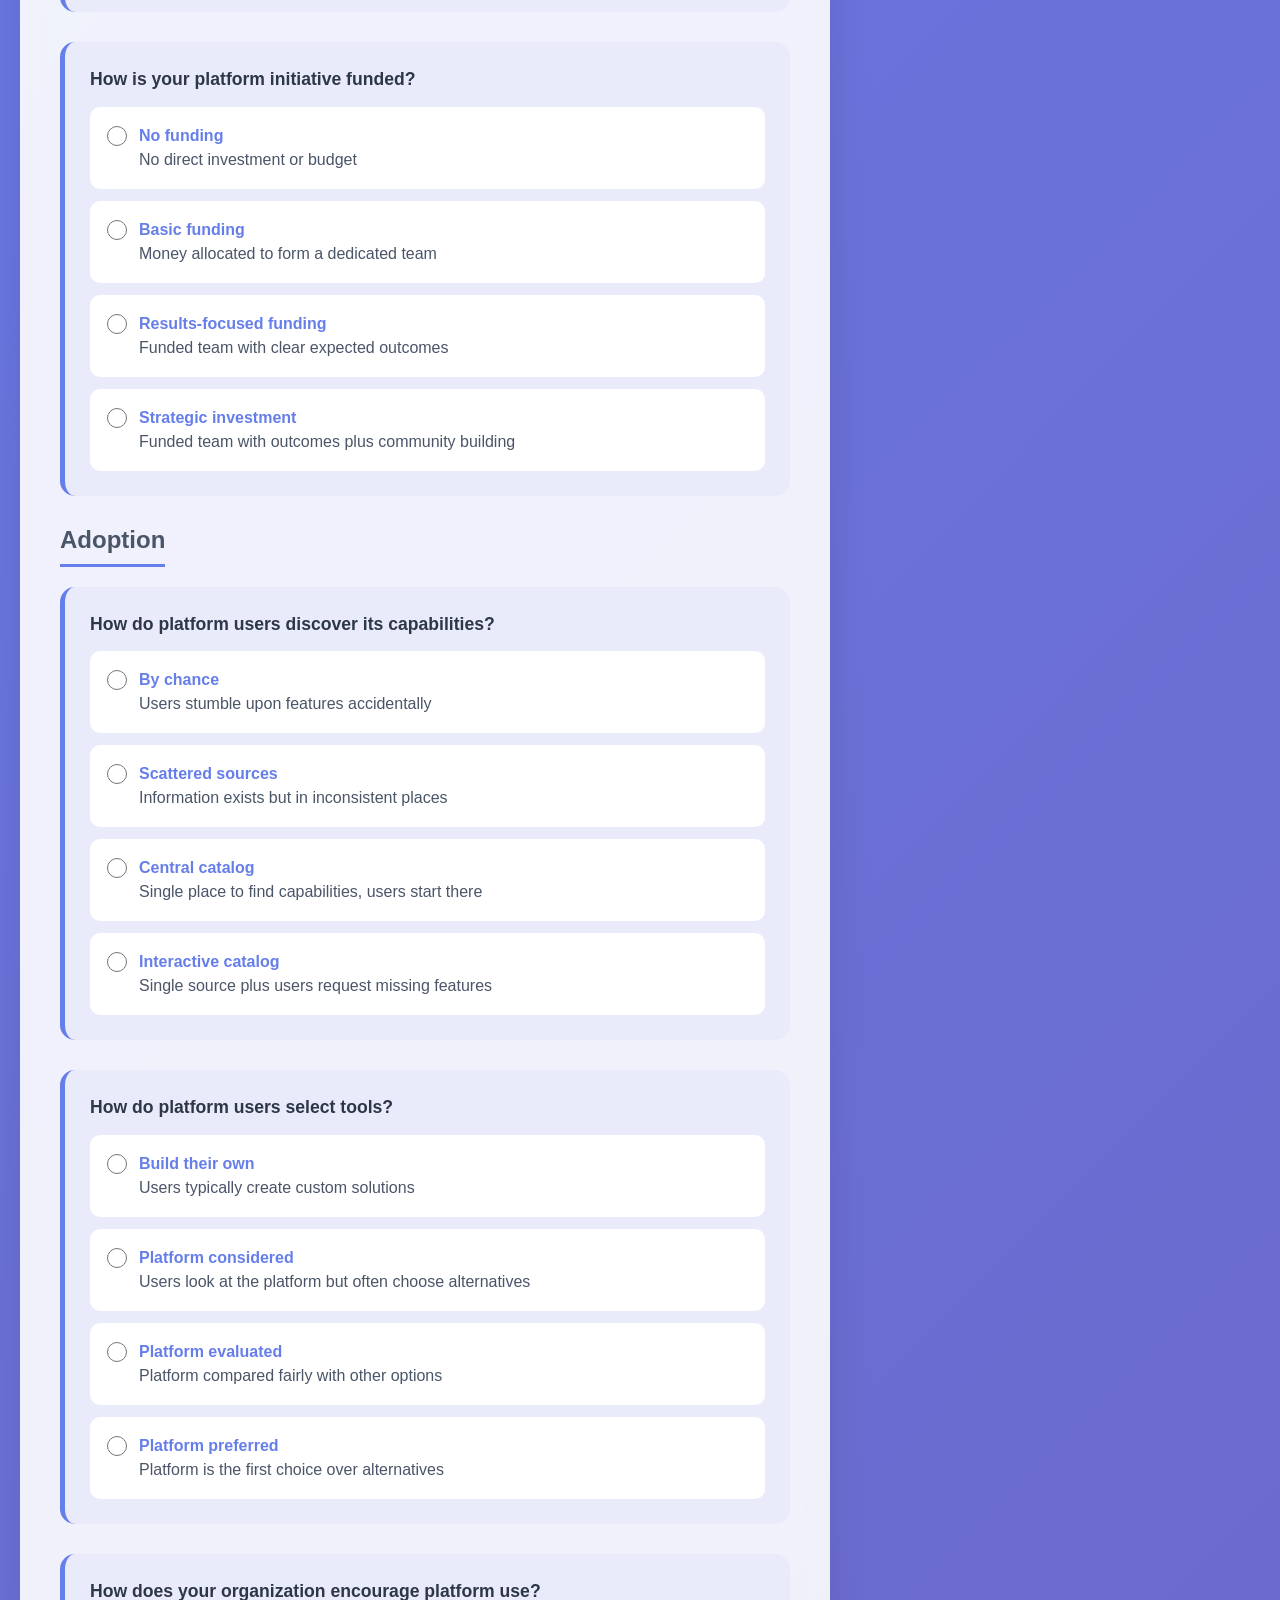
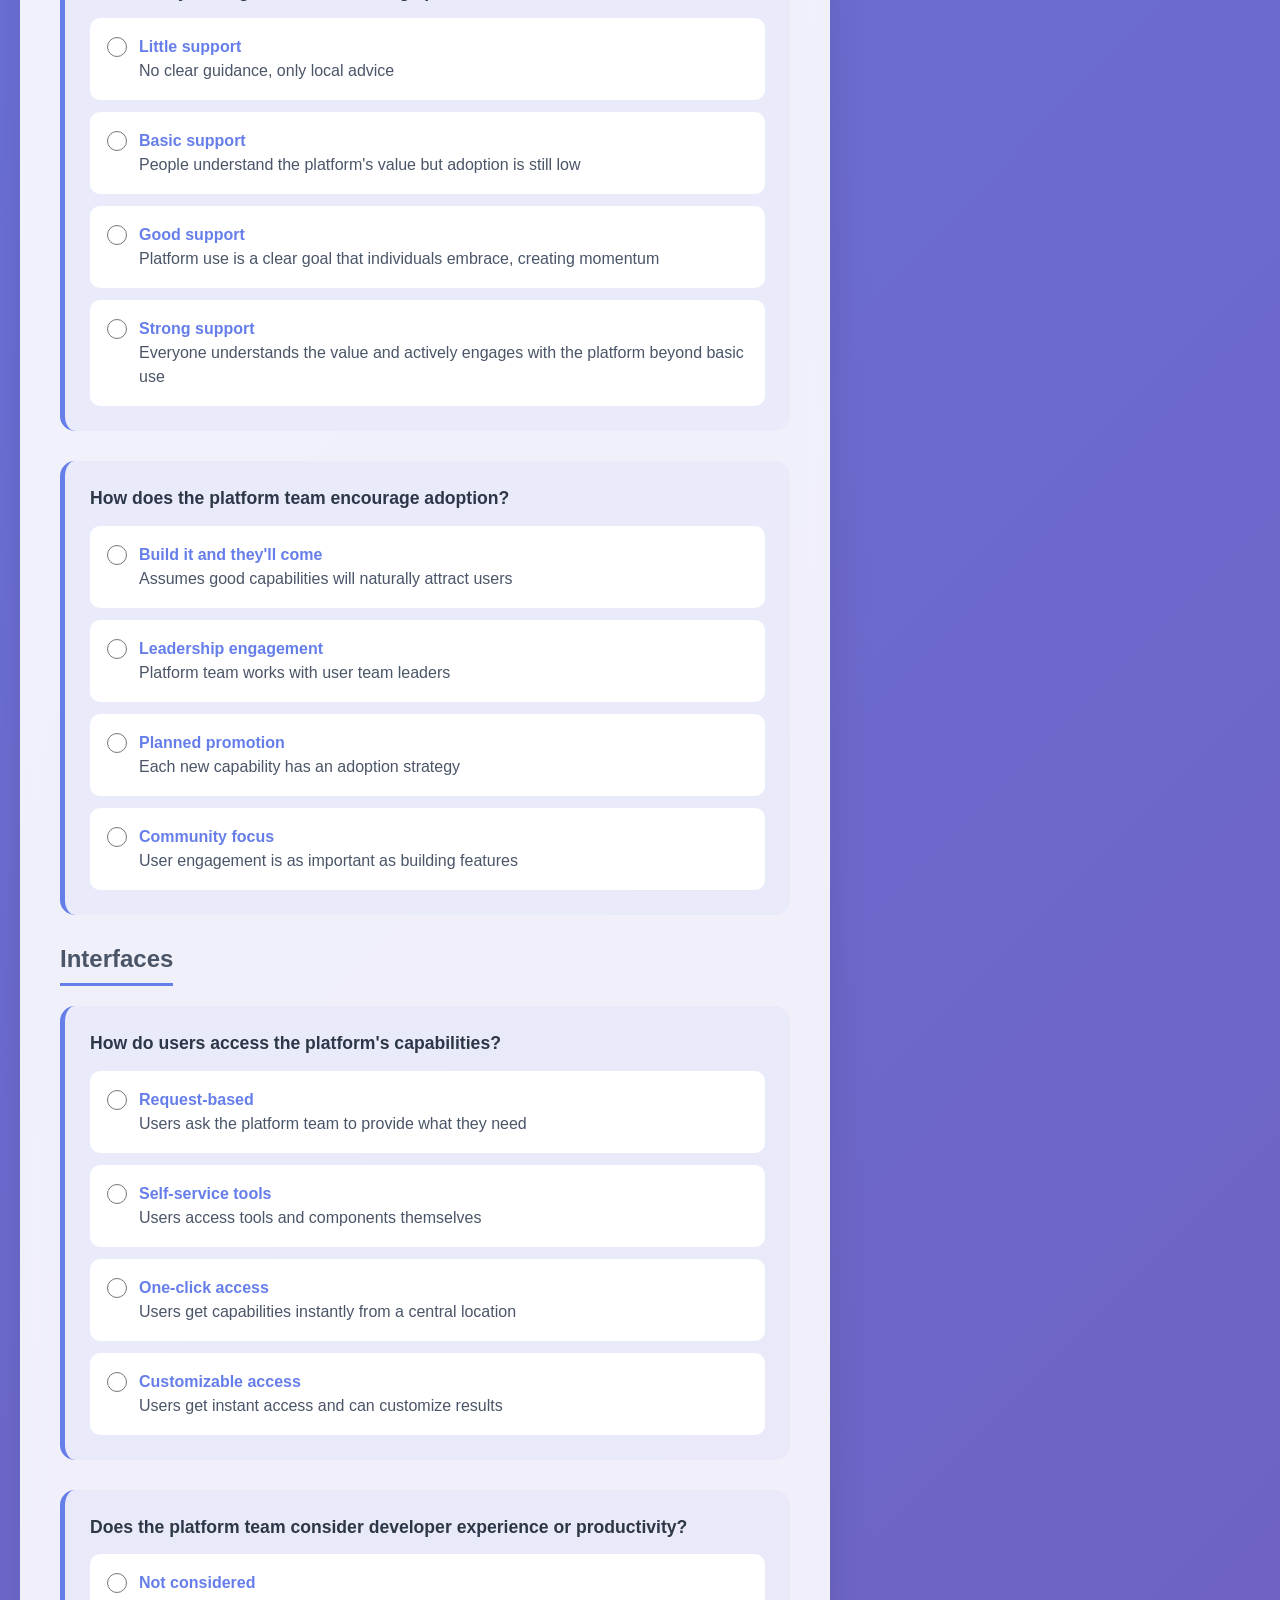
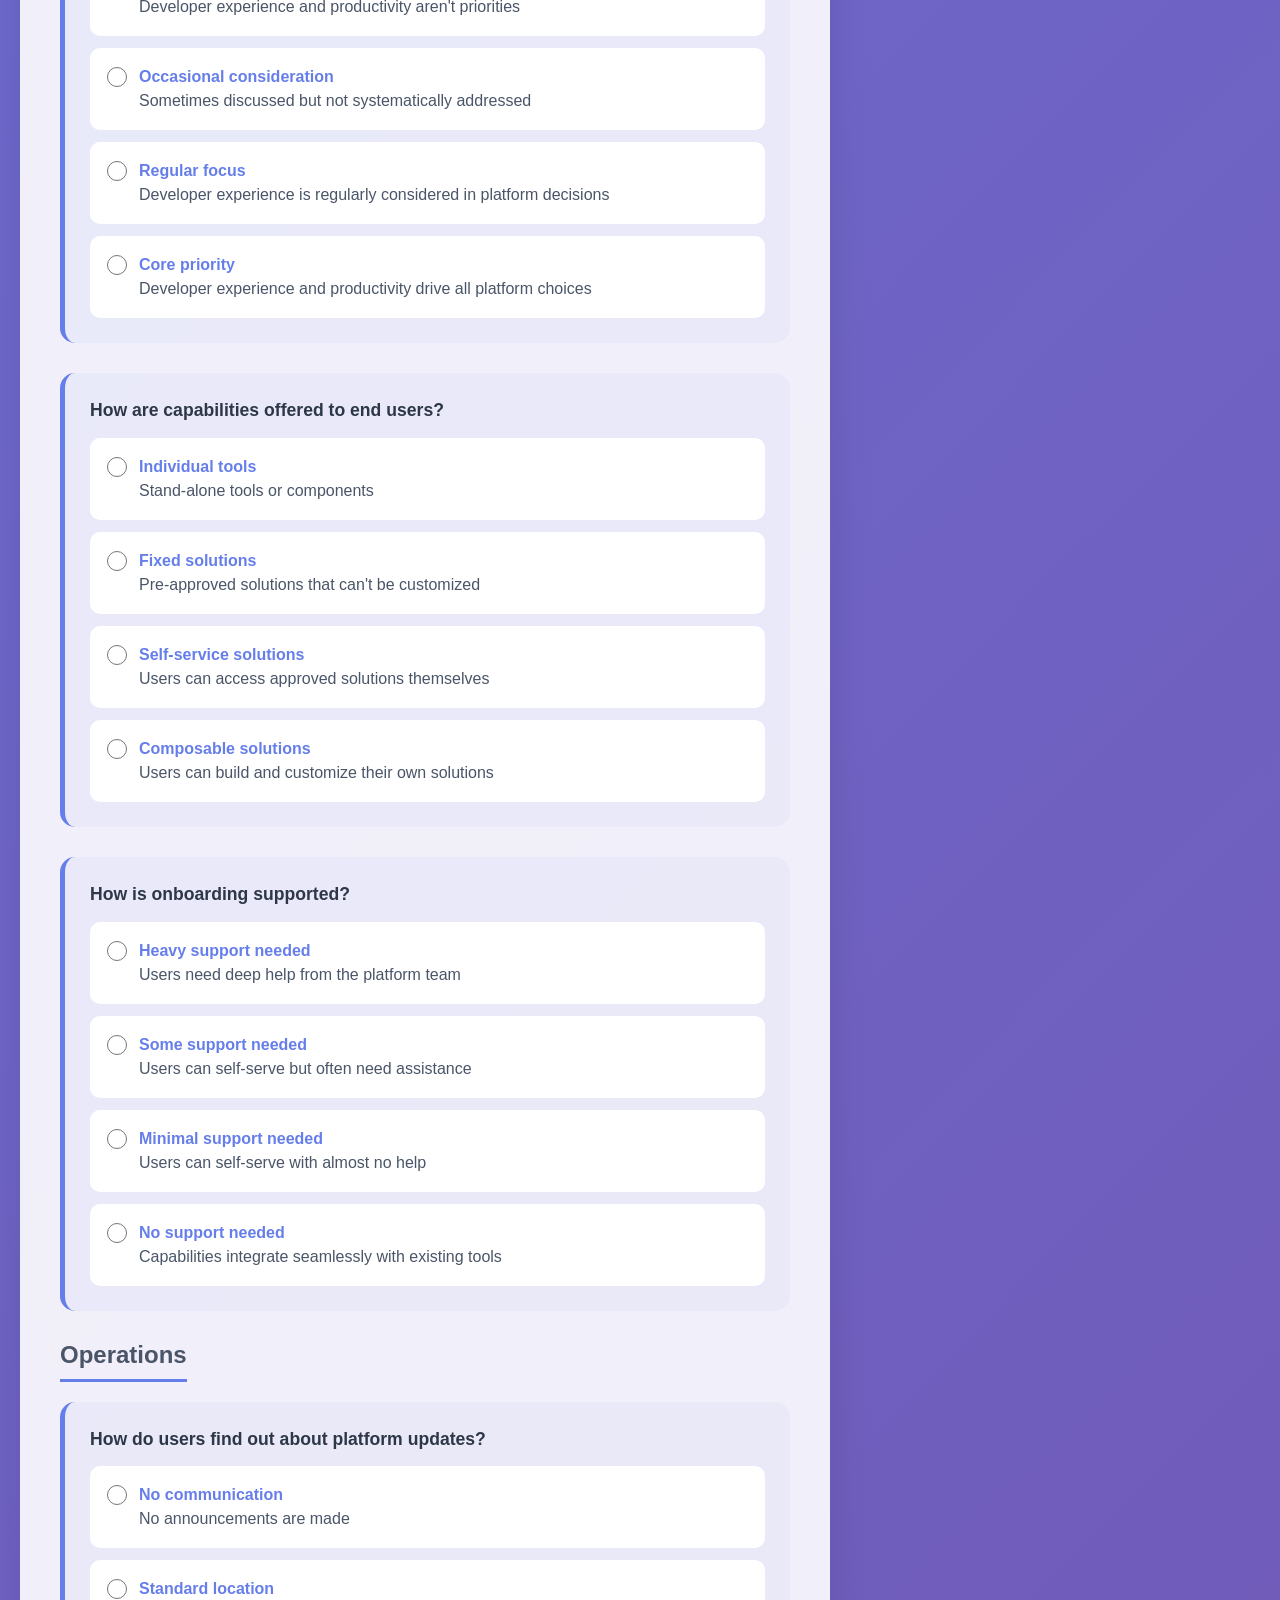
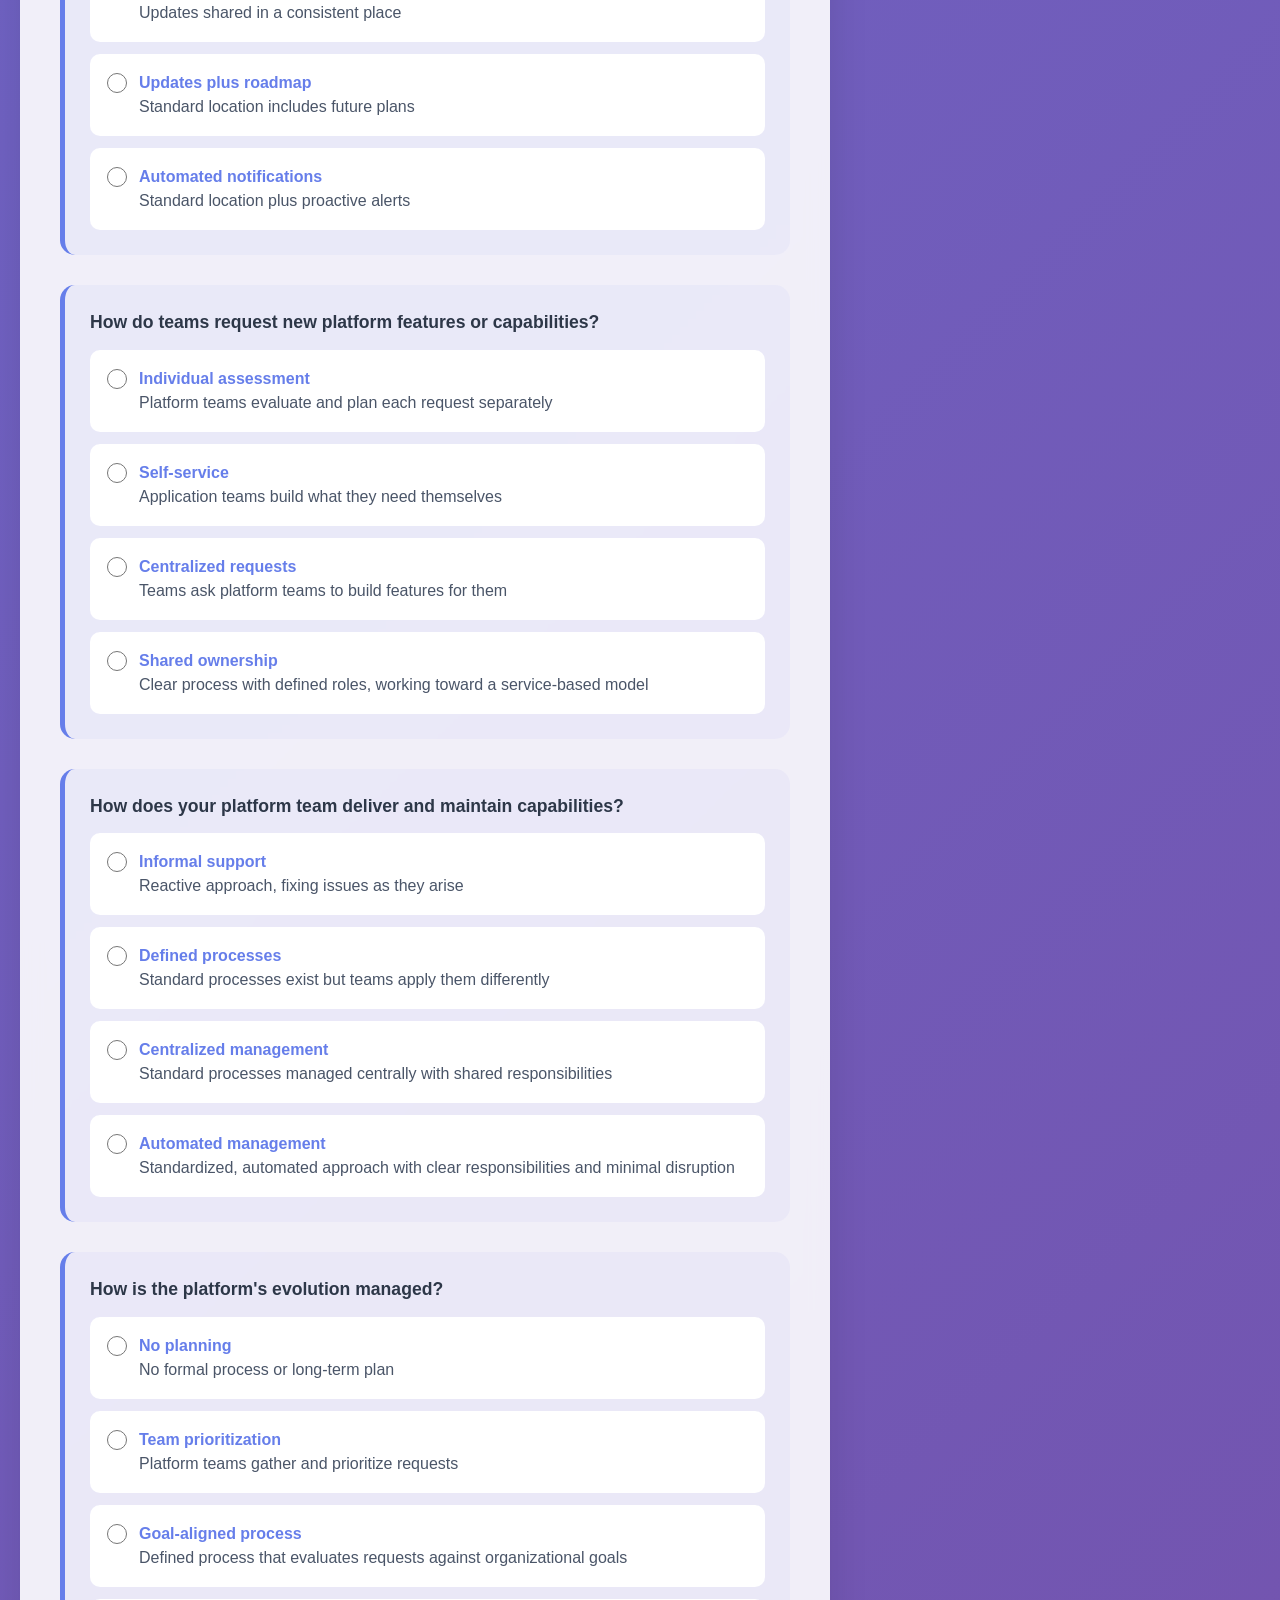
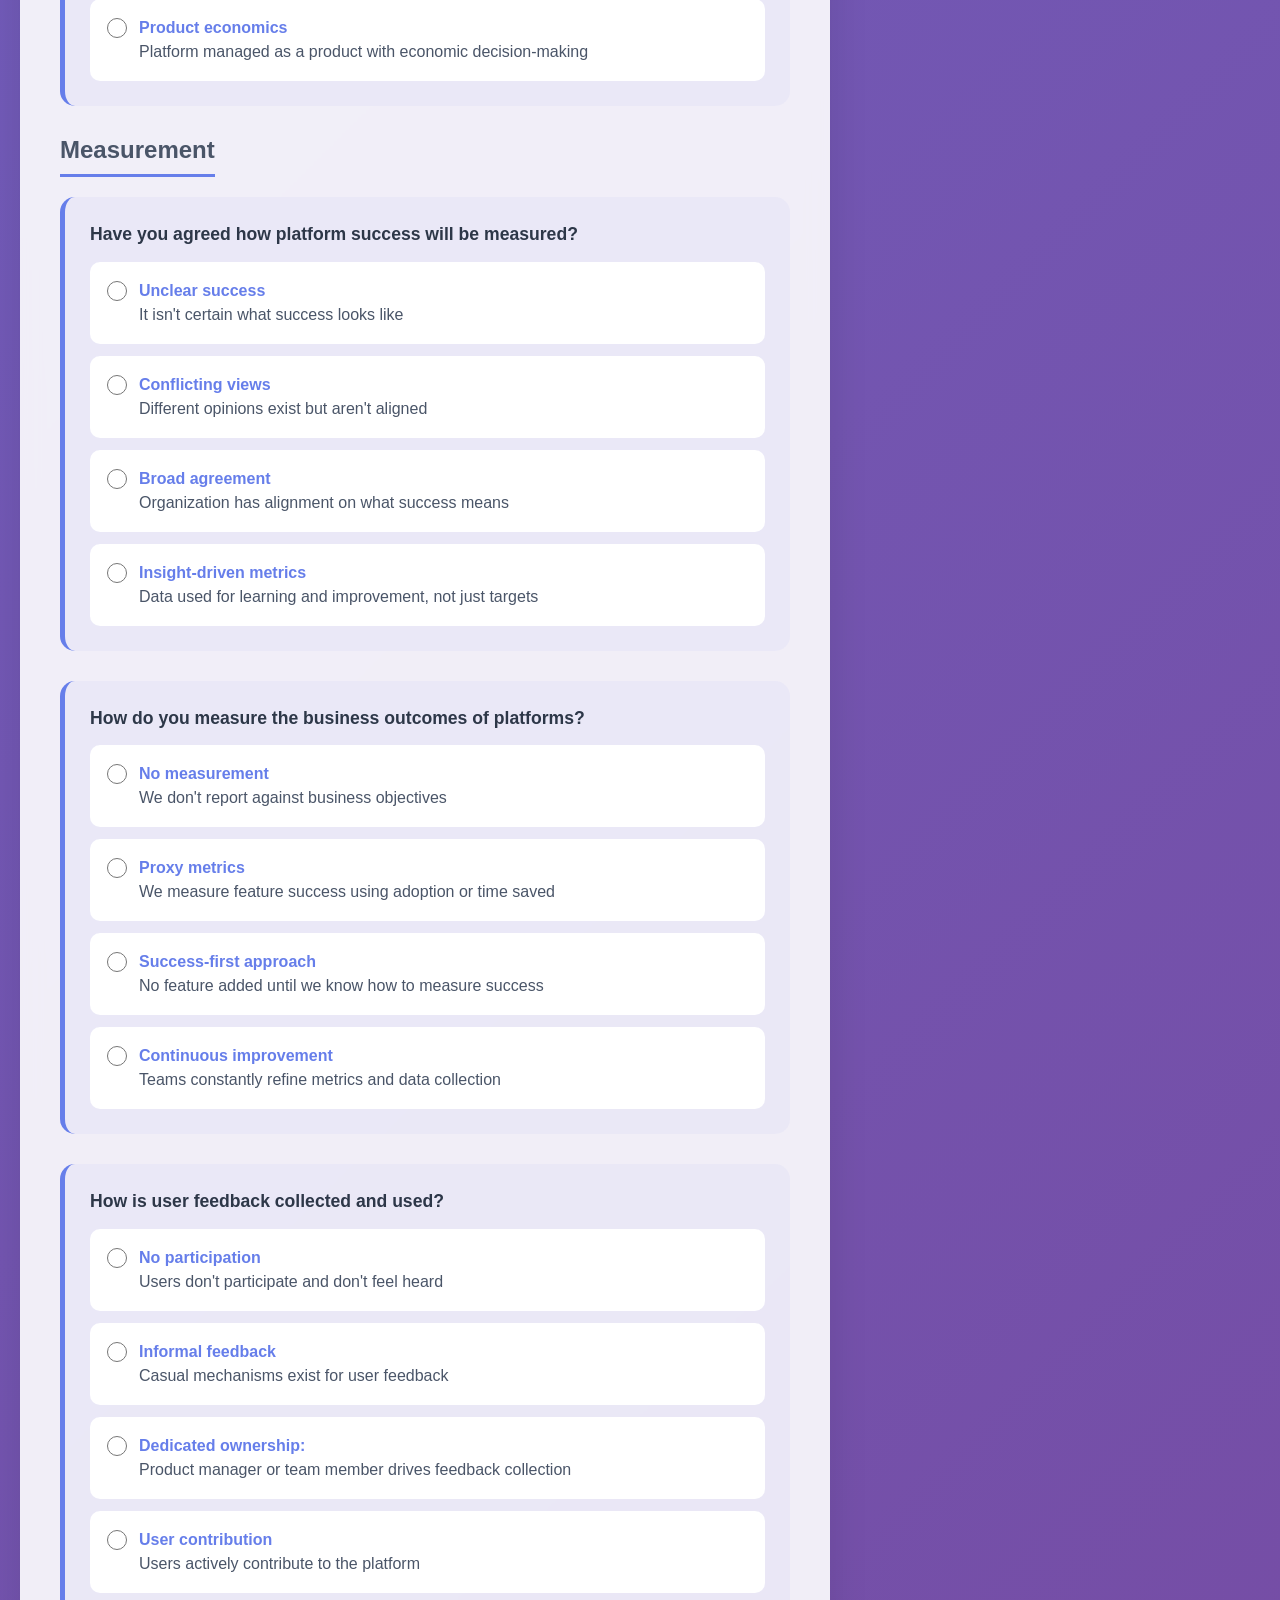
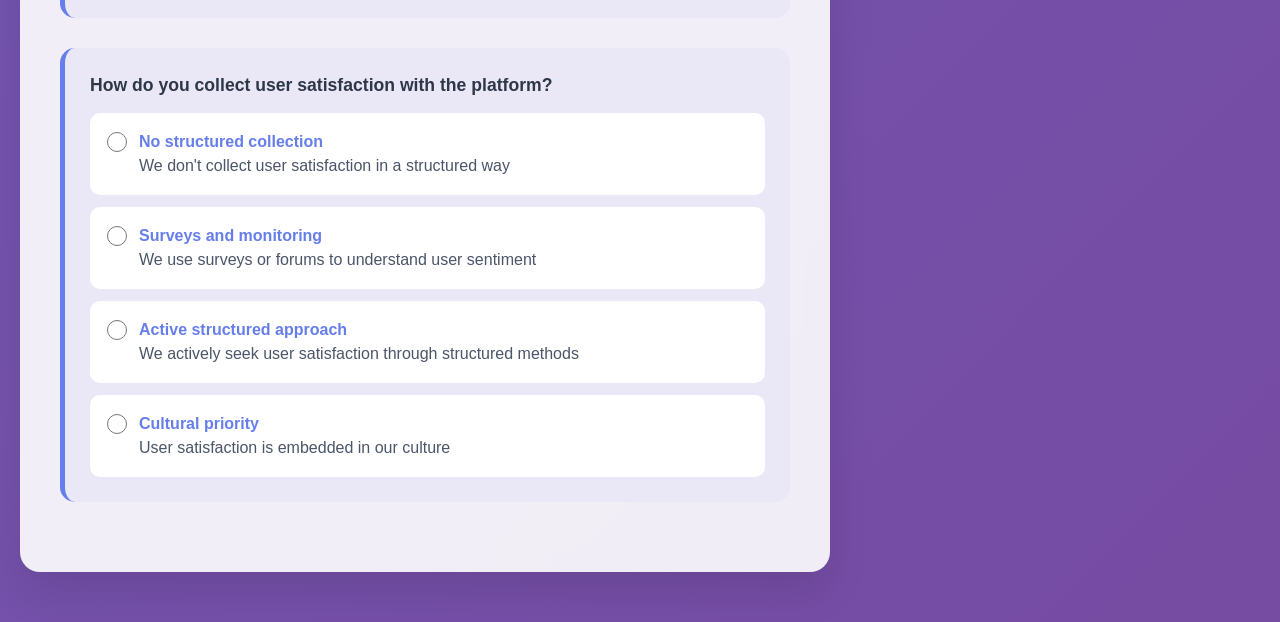
==== commit f7fef337: "Convert headings to fieldsets Dynamically obtain categories from fieldsets" ====
--- a/index.html
+++ b/index.html
@@ -1,759 +1,1003 @@
 <!DOCTYPE html>
 <html lang="en">
-<head>
-    <meta charset="UTF-8">
-    <meta name="viewport" content="width=device-width, initial-scale=1.0">
+  <head>
+    <meta charset="UTF-8" />
+    <meta name="viewport" content="width=device-width, initial-scale=1.0" />
     <title>CNCF Platform Maturity Assessment</title>
-    <link rel="stylesheet" href="style.css">
-</head>
-<body>
+    <link rel="stylesheet" href="style.css" />
+  </head>
+  <body>
     <div class="container">
-        <div class="form-section">
-            <h1>CNCF Platform Maturity Assessment</h1>
-            <form id="maturityForm">
-                <!-- Investment Category -->
-                <h2>Investment</h2>
-                
-                <div class="question-group">
-                    <div class="question">Who builds your platform?</div>
-                    <div class="options">
-                        <label class="option">
-                            <input type="radio" name="investment_1" value="1">
-                            <div class="option-text">
-                                <span class="option-level">Ad-hoc groups</span><br>
-                                <span class="option-description">Temporary teams or individuals working together informally</span>
-                            </div>
-                        </label>
-                        <label class="option">
-                            <input type="radio" name="investment_1" value="2">
-                            <div class="option-text">
-                                <span class="option-level">Technical team</span><br>
-                                <span class="option-description">Dedicated platform team with general technical skills</span>
-                            </div>
-                        </label>
-                        <label class="option">
-                            <input type="radio" name="investment_1" value="3">
-                            <div class="option-text">
-                                <span class="option-level">Product-focused team</span><br>
-                                <span class="option-description">Dedicated team with technical, product, and design skills</span>
-                            </div>
-                        </label>
-                        <label class="option">
-                            <input type="radio" name="investment_1" value="4">
-                            <div class="option-text">
-                                <span class="option-level">Full specialist team</span><br>
-                                <span class="option-description">Dedicated team with comprehensive specialized roles</span>
-                            </div>
-                        </label>
-                    </div>
-                </div>
-
-                <div class="question-group">
-                    <div class="question">Where do new platform capability needs come from?</div>
-                    <div class="options">
-                        <label class="option">
-                            <input type="radio" name="investment_2" value="1">
-                            <div class="option-text">
-                                <span class="option-level">Crisis-driven</span><br>
-                                <span class="option-description">Urgent, immediate needs</span>
-                            </div>
-                        </label>
-                        <label class="option">
-                            <input type="radio" name="investment_2" value="2">
-                            <div class="option-text">
-                                <span class="option-level">Problem-driven</span><br>
-                                <span class="option-description">Fixing existing issues</span>
-                            </div>
-                        </label>
-                        <label class="option">
-                            <input type="radio" name="investment_2" value="3">
-                            <div class="option-text">
-                                <span class="option-level">Strategy-driven</span><br>
-                                <span class="option-description">Planned roadmap of features</span>
-                            </div>
-                        </label>
-                        <label class="option">
-                            <input type="radio" name="investment_2" value="4">
-                            <div class="option-text">
-                                <span class="option-level">Community-driven</span><br>
-                                <span class="option-description">Planned features plus community input</span>
-                            </div>
-                        </label>
-                    </div>
-                </div>
-
-                <div class="question-group">
-                    <div class="question">How do you validate new capabilities with platform users?</div>
-                    <div class="options">
-                        <label class="option">
-                            <input type="radio" name="investment_3" value="1">
-                            <div class="option-text">
-                                <span class="option-level">No involvement</span><br>
-                                <span class="option-description">Users aren't part of the validation process</span>
-                            </div>
-                        </label>
-                        <label class="option">
-                            <input type="radio" name="investment_3" value="2">
-                            <div class="option-text">
-                                <span class="option-level">Informal feedback</span><br>
-                                <span class="option-description">We ask for feedback in an ad-hoc way</span>
-                            </div>
-                        </label>
-                        <label class="option">
-                            <input type="radio" name="investment_3" value="3">
-                            <div class="option-text">
-                                <span class="option-level">Co-creation</span><br>
-                                <span class="option-description">Users help define what capabilities are needed</span>
-                            </div>
-                        </label>
-                        <label class="option">
-                            <input type="radio" name="investment_3" value="4">
-                            <div class="option-text">
-                                <span class="option-level">Full partnership</span><br>
-                                <span class="option-description">Users involved throughout definition, testing, and release</span>
-                            </div>
-                        </label>
-                    </div>
-                </div>
-
-                <div class="question-group">
-                    <div class="question">How is your platform initiative funded?</div>
-                    <div class="options">
-                        <label class="option">
-                            <input type="radio" name="investment_4" value="1">
-                            <div class="option-text">
-                                <span class="option-level">No funding</span><br>
-                                <span class="option-description">No direct investment or budget</span>
-                            </div>
-                        </label>
-                        <label class="option">
-                            <input type="radio" name="investment_4" value="2">
-                            <div class="option-text">
-                                <span class="option-level">Basic funding</span><br>
-                                <span class="option-description">Money allocated to form a dedicated team</span>
-                            </div>
-                        </label>
-                        <label class="option">
-                            <input type="radio" name="investment_4" value="3">
-                            <div class="option-text">
-                                <span class="option-level">Results-focused funding</span><br>
-                                <span class="option-description">Funded team with clear expected outcomes</span>
-                            </div>
-                        </label>
-                        <label class="option">
-                            <input type="radio" name="investment_4" value="4">
-                            <div class="option-text">
-                                <span class="option-level">Strategic investment</span><br>
-                                <span class="option-description">Funded team with outcomes plus community building</span>
-                            </div>
-                        </label>
-                    </div>
-                </div>
-
-                <!-- Adoption Category -->
-                <h2>Adoption</h2>
-                
-                <div class="question-group">
-                    <div class="question">How do platform users discover its capabilities?</div>
-                    <div class="options">
-                        <label class="option">
-                            <input type="radio" name="adoption_1" value="1">
-                            <div class="option-text">
-                                <span class="option-level">By chance</span><br>
-                                <span class="option-description">Users stumble upon features accidentally</span>
-                            </div>
-                        </label>
-                        <label class="option">
-                            <input type="radio" name="adoption_1" value="2">
-                            <div class="option-text">
-                                <span class="option-level">Scattered sources</span><br>
-                                <span class="option-description">Information exists but in inconsistent places</span>
-                            </div>
-                        </label>
-                        <label class="option">
-                            <input type="radio" name="adoption_1" value="3">
-                            <div class="option-text">
-                                <span class="option-level">Central catalog</span><br>
-                                <span class="option-description">Single place to find capabilities, users start there</span>
-                            </div>
-                        </label>
-                        <label class="option">
-                            <input type="radio" name="adoption_1" value="4">
-                            <div class="option-text">
-                                <span class="option-level">Interactive catalog</span><br>
-                                <span class="option-description">Single source plus users request missing features</span>
-                            </div>
-                        </label>
-                    </div>
-                </div>
-
-                <div class="question-group">
-                    <div class="question">How do platform users select tools?</div>
-                    <div class="options">
-                        <label class="option">
-                            <input type="radio" name="adoption_2" value="1">
-                            <div class="option-text">
-                                <span class="option-level">Build their own</span><br>
-                                <span class="option-description">Users typically create custom solutions</span>
-                            </div>
-                        </label>
-                        <label class="option">
-                            <input type="radio" name="adoption_2" value="2">
-                            <div class="option-text">
-                                <span class="option-level">Platform considered</span><br>
-                                <span class="option-description">Users look at the platform but often choose alternatives</span>
-                            </div>
-                        </label>
-                        <label class="option">
-                            <input type="radio" name="adoption_2" value="3">
-                            <div class="option-text">
-                                <span class="option-level">Platform evaluated</span><br>
-                                <span class="option-description">Platform compared fairly with other options</span>
-                            </div>
-                        </label>
-                        <label class="option">
-                            <input type="radio" name="adoption_2" value="4">
-                            <div class="option-text">
-                                <span class="option-level">Platform preferred</span><br>
-                                <span class="option-description">Platform is the first choice over alternatives</span>
-                            </div>
-                        </label>
-                    </div>
-                </div>
-
-                <div class="question-group">
-                    <div class="question">How does your organization encourage platform use?</div>
-                    <div class="options">
-                        <label class="option">
-                            <input type="radio" name="adoption_3" value="1">
-                            <div class="option-text">
-                                <span class="option-level">Little support</span><br>
-                                <span class="option-description">No clear guidance, only local advice</span>
-                            </div>
-                        </label>
-                        <label class="option">
-                            <input type="radio" name="adoption_3" value="2">
-                            <div class="option-text">
-                                <span class="option-level">Basic support</span><br>
-                                <span class="option-description">People understand the platform's value but adoption is still low</span>
-                            </div>
-                        </label>
-                        <label class="option">
-                            <input type="radio" name="adoption_3" value="3">
-                            <div class="option-text">
-                                <span class="option-level">Good support</span><br>
-                                <span class="option-description">Platform use is a clear goal that individuals embrace, creating momentum</span>
-                            </div>
-                        </label>
-                        <label class="option">
-                            <input type="radio" name="adoption_3" value="4">
-                            <div class="option-text">
-                                <span class="option-level">Strong support</span><br>
-                                <span class="option-description">Everyone understands the value and actively engages with the platform beyond basic use</span>
-                            </div>
-                        </label>
-                    </div>
-                </div>
-
-                <div class="question-group">
-                    <div class="question">How does the platform team encourage adoption?</div>
-                    <div class="options">
-                        <label class="option">
-                            <input type="radio" name="adoption_4" value="1">
-                            <div class="option-text">
-                                <span class="option-level">Build it and they'll come</span><br>
-                                <span class="option-description">Assumes good capabilities will naturally attract users</span>
-                            </div>
-                        </label>
-                        <label class="option">
-                            <input type="radio" name="adoption_4" value="2">
-                            <div class="option-text">
-                                <span class="option-level">Leadership engagement</span><br>
-                                <span class="option-description">Platform team works with user team leaders</span>
-                            </div>
-                        </label>
-                        <label class="option">
-                            <input type="radio" name="adoption_4" value="3">
-                            <div class="option-text">
-                                <span class="option-level">Planned promotion</span><br>
-                                <span class="option-description">Each new capability has an adoption strategy</span>
-                            </div>
-                        </label>
-                        <label class="option">
-                            <input type="radio" name="adoption_4" value="4">
-                            <div class="option-text">
-                                <span class="option-level">Community focus</span><br>
-                                <span class="option-description">User engagement is as important as building features</span>
-                            </div>
-                        </label>
-                    </div>
-                </div>
-
-                <!-- Interfaces Category -->
-                <h2>Interfaces</h2>
-                
-                <div class="question-group">
-                    <div class="question">How do users access the platform's capabilities?</div>
-                    <div class="options">
-                        <label class="option">
-                            <input type="radio" name="interfaces_1" value="1">
-                            <div class="option-text">
-                                <span class="option-level">Request-based</span><br>
-                                <span class="option-description">Users ask the platform team to provide what they need</span>
-                            </div>
-                        </label>
-                        <label class="option">
-                            <input type="radio" name="interfaces_1" value="2">
-                            <div class="option-text">
-                                <span class="option-level">Self-service tools</span><br>
-                                <span class="option-description">Users access tools and components themselves</span>
-                            </div>
-                        </label>
-                        <label class="option">
-                            <input type="radio" name="interfaces_1" value="3">
-                            <div class="option-text">
-                                <span class="option-level">One-click access</span><br>
-                                <span class="option-description">Users get capabilities instantly from a central location</span>
-                            </div>
-                        </label>
-                        <label class="option">
-                            <input type="radio" name="interfaces_1" value="4">
-                            <div class="option-text">
-                                <span class="option-level">Customizable access</span><br>
-                                <span class="option-description">Users get instant access and can customize results</span>
-                            </div>
-                        </label>
-                    </div>
-                </div>
-
-                <div class="question-group">
-                    <div class="question">Does the platform team consider developer experience or productivity?</div>
-                    <div class="options">
-                        <label class="option">
-                            <input type="radio" name="interfaces_2" value="1">
-                            <div class="option-text">
-                                <span class="option-level">Not considered</span><br>
-                                <span class="option-description">Developer experience and productivity aren't priorities</span>
-                            </div>
-                        </label>
-                        <label class="option">
-                            <input type="radio" name="interfaces_2" value="2">
-                            <div class="option-text">
-                                <span class="option-level">Occasional consideration</span><br>
-                                <span class="option-description">Sometimes discussed but not systematically addressed</span>
-                            </div>
-                        </label>
-                        <label class="option">
-                            <input type="radio" name="interfaces_2" value="3">
-                            <div class="option-text">
-                                <span class="option-level">Regular focus</span><br>
-                                <span class="option-description">Developer experience is regularly considered in platform decisions</span>
-                            </div>
-                        </label>
-                        <label class="option">
-                            <input type="radio" name="interfaces_2" value="4">
-                            <div class="option-text">
-                                <span class="option-level">Core priority</span><br>
-                                <span class="option-description">Developer experience and productivity drive all platform choices</span>
-                            </div>
-                        </label>
-                    </div>
-                </div>
-
-                <div class="question-group">
-                    <div class="question">How are capabilities offered to end users?</div>
-                    <div class="options">
-                        <label class="option">
-                            <input type="radio" name="interfaces_3" value="1">
-                            <div class="option-text">
-                                <span class="option-level">Individual tools</span><br>
-                                <span class="option-description">Stand-alone tools or components</span>
-                            </div>
-                        </label>
-                        <label class="option">
-                            <input type="radio" name="interfaces_3" value="2">
-                            <div class="option-text">
-                                <span class="option-level">Fixed solutions</span><br>
-                                <span class="option-description">Pre-approved solutions that can't be customized</span>
-                            </div>
-                        </label>
-                        <label class="option">
-                            <input type="radio" name="interfaces_3" value="3">
-                            <div class="option-text">
-                                <span class="option-level">Self-service solutions</span><br>
-                                <span class="option-description">Users can access approved solutions themselves</span>
-                            </div>
-                        </label>
-                        <label class="option">
-                            <input type="radio" name="interfaces_3" value="4">
-                            <div class="option-text">
-                                <span class="option-level">Composable solutions</span><br>
-                                <span class="option-description">Users can build and customize their own solutions</span>
-                            </div>
-                        </label>
-                    </div>
-                </div>
-
-                <div class="question-group">
-                    <div class="question">How is onboarding supported?</div>
-                    <div class="options">
-                        <label class="option">
-                            <input type="radio" name="interfaces_4" value="1">
-                            <div class="option-text">
-                                <span class="option-level">Heavy support needed</span><br>
-                                <span class="option-description">Users need deep help from the platform team</span>
-                            </div>
-                        </label>
-                        <label class="option">
-                            <input type="radio" name="interfaces_4" value="2">
-                            <div class="option-text">
-                                <span class="option-level">Some support needed</span><br>
-                                <span class="option-description">Users can self-serve but often need assistance</span>
-                            </div>
-                        </label>
-                        <label class="option">
-                            <input type="radio" name="interfaces_4" value="3">
-                            <div class="option-text">
-                                <span class="option-level">Minimal support needed</span><br>
-                                <span class="option-description">Users can self-serve with almost no help</span>
-                            </div>
-                        </label>
-                        <label class="option">
-                            <input type="radio" name="interfaces_4" value="4">
-                            <div class="option-text">
-                                <span class="option-level">No support needed</span><br>
-                                <span class="option-description">Capabilities integrate seamlessly with existing tools</span>
-                            </div>
-                        </label>
-                    </div>
-                </div>
-
-                <!-- Operations Category -->
-                <h2>Operations</h2>
-                
-                <div class="question-group">
-                    <div class="question">How do users find out about platform updates?</div>
-                    <div class="options">
-                        <label class="option">
-                            <input type="radio" name="operations_1" value="1">
-                            <div class="option-text">
-                                <span class="option-level">No communication</span><br>
-                                <span class="option-description">No announcements are made</span>
-                            </div>
-                        </label>
-                        <label class="option">
-                            <input type="radio" name="operations_1" value="2">
-                            <div class="option-text">
-                                <span class="option-level">Standard location</span><br>
-                                <span class="option-description">Updates shared in a consistent place</span>
-                            </div>
-                        </label>
-                        <label class="option">
-                            <input type="radio" name="operations_1" value="3">
-                            <div class="option-text">
-                                <span class="option-level">Updates plus roadmap</span><br>
-                                <span class="option-description">Standard location includes future plans</span>
-                            </div>
-                        </label>
-                        <label class="option">
-                            <input type="radio" name="operations_1" value="4">
-                            <div class="option-text">
-                                <span class="option-level">Automated notifications</span><br>
-                                <span class="option-description">Standard location plus proactive alerts</span>
-                            </div>
-                        </label>
-                    </div>
-                </div>
-
-                <div class="question-group">
-                    <div class="question">How do teams request new platform features or capabilities?</div>
-                    <div class="options">
-                        <label class="option">
-                            <input type="radio" name="operations_2" value="1">
-                            <div class="option-text">
-                                <span class="option-level">Individual assessment</span><br>
-                                <span class="option-description">Platform teams evaluate and plan each request separately</span>
-                            </div>
-                        </label>
-                        <label class="option">
-                            <input type="radio" name="operations_2" value="2">
-                            <div class="option-text">
-                                <span class="option-level">Self-service</span><br>
-                                <span class="option-description">Application teams build what they need themselves</span>
-                            </div>
-                        </label>
-                        <label class="option">
-                            <input type="radio" name="operations_2" value="3">
-                            <div class="option-text">
-                                <span class="option-level">Centralized requests</span><br>
-                                <span class="option-description">Teams ask platform teams to build features for them</span>
-                            </div>
-                        </label>
-                        <label class="option">
-                            <input type="radio" name="operations_2" value="4">
-                            <div class="option-text">
-                                <span class="option-level">Shared ownership</span><br>
-                                <span class="option-description">Clear process with defined roles, working toward a service-based model</span>
-                            </div>
-                        </label>
-                    </div>
-                </div>
-
-                <div class="question-group">
-                    <div class="question">How does your platform team deliver and maintain capabilities?</div>
-                    <div class="options">
-                        <label class="option">
-                            <input type="radio" name="operations_3" value="1">
-                            <div class="option-text">
-                                <span class="option-level">Informal support</span><br>
-                                <span class="option-description">Reactive approach, fixing issues as they arise</span>
-                            </div>
-                        </label>
-                        <label class="option">
-                            <input type="radio" name="operations_3" value="2">
-                            <div class="option-text">
-                                <span class="option-level">Defined processes</span><br>
-                                <span class="option-description">Standard processes exist but teams apply them differently</span>
-                            </div>
-                        </label>
-                        <label class="option">
-                            <input type="radio" name="operations_3" value="3">
-                            <div class="option-text">
-                                <span class="option-level">Centralized management</span><br>
-                                <span class="option-description">Standard processes managed centrally with shared responsibilities</span>
-                            </div>
-                        </label>
-                        <label class="option">
-                            <input type="radio" name="operations_3" value="4">
-                            <div class="option-text">
-                                <span class="option-level">Automated management</span><br>
-                                <span class="option-description">Standardized, automated approach with clear responsibilities and minimal disruption</span>
-                            </div>
-                        </label>
-                    </div>
-                </div>
-
-                <div class="question-group">
-                    <div class="question">How is the platform's evolution managed?</div>
-                    <div class="options">
-                        <label class="option">
-                            <input type="radio" name="operations_4" value="1">
-                            <div class="option-text">
-                                <span class="option-level">No planning</span><br>
-                                <span class="option-description">No formal process or long-term plan</span>
-                            </div>
-                        </label>
-                        <label class="option">
-                            <input type="radio" name="operations_4" value="2">
-                            <div class="option-text">
-                                <span class="option-level">Team prioritization</span><br>
-                                <span class="option-description">Platform teams gather and prioritize requests</span>
-                            </div>
-                        </label>
-                        <label class="option">
-                            <input type="radio" name="operations_4" value="3">
-                            <div class="option-text">
-                                <span class="option-level">Goal-aligned process</span><br>
-                                <span class="option-description">Defined process that evaluates requests against organizational goals</span>
-                            </div>
-                        </label>
-                        <label class="option">
-                            <input type="radio" name="operations_4" value="4">
-                            <div class="option-text">
-                                <span class="option-level">Product economics</span><br>
-                                <span class="option-description">Platform managed as a product with economic decision-making</span>
-                            </div>
-                        </label>
-                    </div>
-                </div>
-
-                <!-- Measurement Category -->
-                <h2>Measurement</h2>
-                
-                <div class="question-group">
-                    <div class="question">Have you agreed how platform success will be measured?</div>
-                    <div class="options">
-                        <label class="option">
-                            <input type="radio" name="measurement_1" value="1">
-                            <div class="option-text">
-                                <span class="option-level">Unclear success</span><br>
-                                <span class="option-description">It isn't certain what success looks like</span>
-                            </div>
-                        </label>
-                        <label class="option">
-                            <input type="radio" name="measurement_1" value="2">
-                            <div class="option-text">
-                                <span class="option-level">Conflicting views</span><br>
-                                <span class="option-description">Different opinions exist but aren't aligned</span>
-                            </div>
-                        </label>
-                        <label class="option">
-                            <input type="radio" name="measurement_1" value="3">
-                            <div class="option-text">
-                                <span class="option-level">Broad agreement</span><br>
-                                <span class="option-description">Organization has alignment on what success means</span>
-                            </div>
-                        </label>
-                        <label class="option">
-                            <input type="radio" name="measurement_1" value="4">
-                            <div class="option-text">
-                                <span class="option-level">Insight-driven metrics</span><br>
-                                <span class="option-description">Data used for learning and improvement, not just targets</span>
-                            </div>
-                        </label>
-                    </div>
-                </div>
-
-                <div class="question-group">
-                    <div class="question">How do you measure the business outcomes of platforms?</div>
-                    <div class="options">
-                        <label class="option">
-                            <input type="radio" name="measurement_2" value="1">
-                            <div class="option-text">
-                                <span class="option-level">No measurement</span><br>
-                                <span class="option-description">We don't report against business objectives</span>
-                            </div>
-                        </label>
-                        <label class="option">
-                            <input type="radio" name="measurement_2" value="2">
-                            <div class="option-text">
-                                <span class="option-level">Proxy metrics</span><br>
-                                <span class="option-description">We measure feature success using adoption or time saved</span>
-                            </div>
-                        </label>
-                        <label class="option">
-                            <input type="radio" name="measurement_2" value="3">
-                            <div class="option-text">
-                                <span class="option-level">Success-first approach</span><br>
-                                <span class="option-description">No feature added until we know how to measure success</span>
-                            </div>
-                        </label>
-                        <label class="option">
-                            <input type="radio" name="measurement_2" value="4">
-                            <div class="option-text">
-                                <span class="option-level">Continuous improvement</span><br>
-                                <span class="option-description">Teams constantly refine metrics and data collection</span>
-                            </div>
-                        </label>
-                    </div>
-                </div>
-
-                <div class="question-group">
-                    <div class="question">How is user feedback collected and used?</div>
-                    <div class="options">
-                        <label class="option">
-                            <input type="radio" name="measurement_3" value="1">
-                            <div class="option-text">
-                                <span class="option-level">No participation</span><br>
-                                <span class="option-description">Users don't participate and don't feel heard</span>
-                            </div>
-                        </label>
-                        <label class="option">
-                            <input type="radio" name="measurement_3" value="2">
-                            <div class="option-text">
-                                <span class="option-level">Informal feedback</span><br>
-                                <span class="option-description">Casual mechanisms exist for user feedback</span>
-                            </div>
-                        </label>
-                        <label class="option">
-                            <input type="radio" name="measurement_3" value="3">
-                            <div class="option-text">
-                                <span class="option-level">Dedicated ownership:</span><br>
-                                <span class="option-description">Product manager or team member drives feedback collection</span>
-                            </div>
-                        </label>
-                        <label class="option">
-                            <input type="radio" name="measurement_3" value="4">
-                            <div class="option-text">
-                                <span class="option-level">User contribution</span><br>
-                                <span class="option-description">Users actively contribute to the platform</span>
-                            </div>
-                        </label>
-                    </div>
-                </div>
-
-                <div class="question-group">
-                    <div class="question">How do you collect user satisfaction with the platform?</div>
-                    <div class="options">
-                        <label class="option">
-                            <input type="radio" name="measurement_4" value="1">
-                            <div class="option-text">
-                                <span class="option-level">No structured collection</span><br>
-                                <span class="option-description">We don't collect user satisfaction in a structured way</span>
-                            </div>
-                        </label>
-                        <label class="option">
-                            <input type="radio" name="measurement_4" value="2">
-                            <div class="option-text">
-                                <span class="option-level">Surveys and monitoring</span><br>
-                                <span class="option-description">We use surveys or forums to understand user sentiment</span>
-                            </div>
-                        </label>
-                        <label class="option">
-                            <input type="radio" name="measurement_4" value="3">
-                            <div class="option-text">
-                                <span class="option-level">Active structured approach</span><br>
-                                <span class="option-description">We actively seek user satisfaction through structured methods</span>
-                            </div>
-                        </label>
-                        <label class="option">
-                            <input type="radio" name="measurement_4" value="4">
-                            <div class="option-text">
-                                <span class="option-level">Cultural priority</span><br>
-                                <span class="option-description">User satisfaction is embedded in our culture</span>
-                            </div>
-                        </label>
-                    </div>
-                </div>
-            </form>
+      <div class="form-section">
+        <h1>CNCF Platform Maturity Assessment</h1>
+        <form id="maturityForm">
+          <fieldset>
+            <legend data-category="investment">Investment</legend>
+
+            <div class="question-group">
+              <div class="question">Who builds your platform?</div>
+              <div class="options">
+                <label class="option">
+                  <input type="radio" name="investment_1" value="1" />
+                  <div class="option-text">
+                    <span class="option-level">Ad-hoc groups</span><br />
+                    <span class="option-description"
+                      >Temporary teams or individuals working together
+                      informally</span
+                    >
+                  </div>
+                </label>
+                <label class="option">
+                  <input type="radio" name="investment_1" value="2" />
+                  <div class="option-text">
+                    <span class="option-level">Technical team</span><br />
+                    <span class="option-description"
+                      >Dedicated platform team with general technical
+                      skills</span
+                    >
+                  </div>
+                </label>
+                <label class="option">
+                  <input type="radio" name="investment_1" value="3" />
+                  <div class="option-text">
+                    <span class="option-level">Product-focused team</span><br />
+                    <span class="option-description"
+                      >Dedicated team with technical, product, and design
+                      skills</span
+                    >
+                  </div>
+                </label>
+                <label class="option">
+                  <input type="radio" name="investment_1" value="4" />
+                  <div class="option-text">
+                    <span class="option-level">Full specialist team</span><br />
+                    <span class="option-description"
+                      >Dedicated team with comprehensive specialized roles</span
+                    >
+                  </div>
+                </label>
+              </div>
+            </div>
+
+            <div class="question-group">
+              <div class="question">
+                Where do new platform capability needs come from?
+              </div>
+              <div class="options">
+                <label class="option">
+                  <input type="radio" name="investment_2" value="1" />
+                  <div class="option-text">
+                    <span class="option-level">Crisis-driven</span><br />
+                    <span class="option-description"
+                      >Urgent, immediate needs</span
+                    >
+                  </div>
+                </label>
+                <label class="option">
+                  <input type="radio" name="investment_2" value="2" />
+                  <div class="option-text">
+                    <span class="option-level">Problem-driven</span><br />
+                    <span class="option-description"
+                      >Fixing existing issues</span
+                    >
+                  </div>
+                </label>
+                <label class="option">
+                  <input type="radio" name="investment_2" value="3" />
+                  <div class="option-text">
+                    <span class="option-level">Strategy-driven</span><br />
+                    <span class="option-description"
+                      >Planned roadmap of features</span
+                    >
+                  </div>
+                </label>
+                <label class="option">
+                  <input type="radio" name="investment_2" value="4" />
+                  <div class="option-text">
+                    <span class="option-level">Community-driven</span><br />
+                    <span class="option-description"
+                      >Planned features plus community input</span
+                    >
+                  </div>
+                </label>
+              </div>
+            </div>
+
+            <div class="question-group">
+              <div class="question">
+                How do you validate new capabilities with platform users?
+              </div>
+              <div class="options">
+                <label class="option">
+                  <input type="radio" name="investment_3" value="1" />
+                  <div class="option-text">
+                    <span class="option-level">No involvement</span><br />
+                    <span class="option-description"
+                      >Users aren't part of the validation process</span
+                    >
+                  </div>
+                </label>
+                <label class="option">
+                  <input type="radio" name="investment_3" value="2" />
+                  <div class="option-text">
+                    <span class="option-level">Informal feedback</span><br />
+                    <span class="option-description"
+                      >We ask for feedback in an ad-hoc way</span
+                    >
+                  </div>
+                </label>
+                <label class="option">
+                  <input type="radio" name="investment_3" value="3" />
+                  <div class="option-text">
+                    <span class="option-level">Co-creation</span><br />
+                    <span class="option-description"
+                      >Users help define what capabilities are needed</span
+                    >
+                  </div>
+                </label>
+                <label class="option">
+                  <input type="radio" name="investment_3" value="4" />
+                  <div class="option-text">
+                    <span class="option-level">Full partnership</span><br />
+                    <span class="option-description"
+                      >Users involved throughout definition, testing, and
+                      release</span
+                    >
+                  </div>
+                </label>
+              </div>
+            </div>
+
+            <div class="question-group">
+              <div class="question">
+                How is your platform initiative funded?
+              </div>
+              <div class="options">
+                <label class="option">
+                  <input type="radio" name="investment_4" value="1" />
+                  <div class="option-text">
+                    <span class="option-level">No funding</span><br />
+                    <span class="option-description"
+                      >No direct investment or budget</span
+                    >
+                  </div>
+                </label>
+                <label class="option">
+                  <input type="radio" name="investment_4" value="2" />
+                  <div class="option-text">
+                    <span class="option-level">Basic funding</span><br />
+                    <span class="option-description"
+                      >Money allocated to form a dedicated team</span
+                    >
+                  </div>
+                </label>
+                <label class="option">
+                  <input type="radio" name="investment_4" value="3" />
+                  <div class="option-text">
+                    <span class="option-level">Results-focused funding</span
+                    ><br />
+                    <span class="option-description"
+                      >Funded team with clear expected outcomes</span
+                    >
+                  </div>
+                </label>
+                <label class="option">
+                  <input type="radio" name="investment_4" value="4" />
+                  <div class="option-text">
+                    <span class="option-level">Strategic investment</span><br />
+                    <span class="option-description"
+                      >Funded team with outcomes plus community building</span
+                    >
+                  </div>
+                </label>
+              </div>
+            </div>
+          </fieldset>
+
+          <fieldset>
+            <legend data-category="adoption">Adoption</legend>
+
+            <div class="question-group">
+              <div class="question">
+                How do platform users discover its capabilities?
+              </div>
+              <div class="options">
+                <label class="option">
+                  <input type="radio" name="adoption_1" value="1" />
+                  <div class="option-text">
+                    <span class="option-level">By chance</span><br />
+                    <span class="option-description"
+                      >Users stumble upon features accidentally</span
+                    >
+                  </div>
+                </label>
+                <label class="option">
+                  <input type="radio" name="adoption_1" value="2" />
+                  <div class="option-text">
+                    <span class="option-level">Scattered sources</span><br />
+                    <span class="option-description"
+                      >Information exists but in inconsistent places</span
+                    >
+                  </div>
+                </label>
+                <label class="option">
+                  <input type="radio" name="adoption_1" value="3" />
+                  <div class="option-text">
+                    <span class="option-level">Central catalog</span><br />
+                    <span class="option-description"
+                      >Single place to find capabilities, users start
+                      there</span
+                    >
+                  </div>
+                </label>
+                <label class="option">
+                  <input type="radio" name="adoption_1" value="4" />
+                  <div class="option-text">
+                    <span class="option-level">Interactive catalog</span><br />
+                    <span class="option-description"
+                      >Single source plus users request missing features</span
+                    >
+                  </div>
+                </label>
+              </div>
+            </div>
+
+            <div class="question-group">
+              <div class="question">How do platform users select tools?</div>
+              <div class="options">
+                <label class="option">
+                  <input type="radio" name="adoption_2" value="1" />
+                  <div class="option-text">
+                    <span class="option-level">Build their own</span><br />
+                    <span class="option-description"
+                      >Users typically create custom solutions</span
+                    >
+                  </div>
+                </label>
+                <label class="option">
+                  <input type="radio" name="adoption_2" value="2" />
+                  <div class="option-text">
+                    <span class="option-level">Platform considered</span><br />
+                    <span class="option-description"
+                      >Users look at the platform but often choose
+                      alternatives</span
+                    >
+                  </div>
+                </label>
+                <label class="option">
+                  <input type="radio" name="adoption_2" value="3" />
+                  <div class="option-text">
+                    <span class="option-level">Platform evaluated</span><br />
+                    <span class="option-description"
+                      >Platform compared fairly with other options</span
+                    >
+                  </div>
+                </label>
+                <label class="option">
+                  <input type="radio" name="adoption_2" value="4" />
+                  <div class="option-text">
+                    <span class="option-level">Platform preferred</span><br />
+                    <span class="option-description"
+                      >Platform is the first choice over alternatives</span
+                    >
+                  </div>
+                </label>
+              </div>
+            </div>
+
+            <div class="question-group">
+              <div class="question">
+                How does your organization encourage platform use?
+              </div>
+              <div class="options">
+                <label class="option">
+                  <input type="radio" name="adoption_3" value="1" />
+                  <div class="option-text">
+                    <span class="option-level">Little support</span><br />
+                    <span class="option-description"
+                      >No clear guidance, only local advice</span
+                    >
+                  </div>
+                </label>
+                <label class="option">
+                  <input type="radio" name="adoption_3" value="2" />
+                  <div class="option-text">
+                    <span class="option-level">Basic support</span><br />
+                    <span class="option-description"
+                      >People understand the platform's value but adoption is
+                      still low</span
+                    >
+                  </div>
+                </label>
+                <label class="option">
+                  <input type="radio" name="adoption_3" value="3" />
+                  <div class="option-text">
+                    <span class="option-level">Good support</span><br />
+                    <span class="option-description"
+                      >Platform use is a clear goal that individuals embrace,
+                      creating momentum</span
+                    >
+                  </div>
+                </label>
+                <label class="option">
+                  <input type="radio" name="adoption_3" value="4" />
+                  <div class="option-text">
+                    <span class="option-level">Strong support</span><br />
+                    <span class="option-description"
+                      >Everyone understands the value and actively engages with
+                      the platform beyond basic use</span
+                    >
+                  </div>
+                </label>
+              </div>
+            </div>
+
+            <div class="question-group">
+              <div class="question">
+                How does the platform team encourage adoption?
+              </div>
+              <div class="options">
+                <label class="option">
+                  <input type="radio" name="adoption_4" value="1" />
+                  <div class="option-text">
+                    <span class="option-level">Build it and they'll come</span
+                    ><br />
+                    <span class="option-description"
+                      >Assumes good capabilities will naturally attract
+                      users</span
+                    >
+                  </div>
+                </label>
+                <label class="option">
+                  <input type="radio" name="adoption_4" value="2" />
+                  <div class="option-text">
+                    <span class="option-level">Leadership engagement</span
+                    ><br />
+                    <span class="option-description"
+                      >Platform team works with user team leaders</span
+                    >
+                  </div>
+                </label>
+                <label class="option">
+                  <input type="radio" name="adoption_4" value="3" />
+                  <div class="option-text">
+                    <span class="option-level">Planned promotion</span><br />
+                    <span class="option-description"
+                      >Each new capability has an adoption strategy</span
+                    >
+                  </div>
+                </label>
+                <label class="option">
+                  <input type="radio" name="adoption_4" value="4" />
+                  <div class="option-text">
+                    <span class="option-level">Community focus</span><br />
+                    <span class="option-description"
+                      >User engagement is as important as building
+                      features</span
+                    >
+                  </div>
+                </label>
+              </div>
+            </div>
+          </fieldset>
+
+          <fieldset>
+            <legend data-category="interfaces">Interfaces</legend>
+
+            <div class="question-group">
+              <div class="question">
+                How do users access the platform's capabilities?
+              </div>
+              <div class="options">
+                <label class="option">
+                  <input type="radio" name="interfaces_1" value="1" />
+                  <div class="option-text">
+                    <span class="option-level">Request-based</span><br />
+                    <span class="option-description"
+                      >Users ask the platform team to provide what they
+                      need</span
+                    >
+                  </div>
+                </label>
+                <label class="option">
+                  <input type="radio" name="interfaces_1" value="2" />
+                  <div class="option-text">
+                    <span class="option-level">Self-service tools</span><br />
+                    <span class="option-description"
+                      >Users access tools and components themselves</span
+                    >
+                  </div>
+                </label>
+                <label class="option">
+                  <input type="radio" name="interfaces_1" value="3" />
+                  <div class="option-text">
+                    <span class="option-level">One-click access</span><br />
+                    <span class="option-description"
+                      >Users get capabilities instantly from a central
+                      location</span
+                    >
+                  </div>
+                </label>
+                <label class="option">
+                  <input type="radio" name="interfaces_1" value="4" />
+                  <div class="option-text">
+                    <span class="option-level">Customizable access</span><br />
+                    <span class="option-description"
+                      >Users get instant access and can customize results</span
+                    >
+                  </div>
+                </label>
+              </div>
+            </div>
+
+            <div class="question-group">
+              <div class="question">
+                Does the platform team consider developer experience or
+                productivity?
+              </div>
+              <div class="options">
+                <label class="option">
+                  <input type="radio" name="interfaces_2" value="1" />
+                  <div class="option-text">
+                    <span class="option-level">Not considered</span><br />
+                    <span class="option-description"
+                      >Developer experience and productivity aren't
+                      priorities</span
+                    >
+                  </div>
+                </label>
+                <label class="option">
+                  <input type="radio" name="interfaces_2" value="2" />
+                  <div class="option-text">
+                    <span class="option-level">Occasional consideration</span
+                    ><br />
+                    <span class="option-description"
+                      >Sometimes discussed but not systematically
+                      addressed</span
+                    >
+                  </div>
+                </label>
+                <label class="option">
+                  <input type="radio" name="interfaces_2" value="3" />
+                  <div class="option-text">
+                    <span class="option-level">Regular focus</span><br />
+                    <span class="option-description"
+                      >Developer experience is regularly considered in platform
+                      decisions</span
+                    >
+                  </div>
+                </label>
+                <label class="option">
+                  <input type="radio" name="interfaces_2" value="4" />
+                  <div class="option-text">
+                    <span class="option-level">Core priority</span><br />
+                    <span class="option-description"
+                      >Developer experience and productivity drive all platform
+                      choices</span
+                    >
+                  </div>
+                </label>
+              </div>
+            </div>
+
+            <div class="question-group">
+              <div class="question">
+                How are capabilities offered to end users?
+              </div>
+              <div class="options">
+                <label class="option">
+                  <input type="radio" name="interfaces_3" value="1" />
+                  <div class="option-text">
+                    <span class="option-level">Individual tools</span><br />
+                    <span class="option-description"
+                      >Stand-alone tools or components</span
+                    >
+                  </div>
+                </label>
+                <label class="option">
+                  <input type="radio" name="interfaces_3" value="2" />
+                  <div class="option-text">
+                    <span class="option-level">Fixed solutions</span><br />
+                    <span class="option-description"
+                      >Pre-approved solutions that can't be customized</span
+                    >
+                  </div>
+                </label>
+                <label class="option">
+                  <input type="radio" name="interfaces_3" value="3" />
+                  <div class="option-text">
+                    <span class="option-level">Self-service solutions</span
+                    ><br />
+                    <span class="option-description"
+                      >Users can access approved solutions themselves</span
+                    >
+                  </div>
+                </label>
+                <label class="option">
+                  <input type="radio" name="interfaces_3" value="4" />
+                  <div class="option-text">
+                    <span class="option-level">Composable solutions</span><br />
+                    <span class="option-description"
+                      >Users can build and customize their own solutions</span
+                    >
+                  </div>
+                </label>
+              </div>
+            </div>
+
+            <div class="question-group">
+              <div class="question">How is onboarding supported?</div>
+              <div class="options">
+                <label class="option">
+                  <input type="radio" name="interfaces_4" value="1" />
+                  <div class="option-text">
+                    <span class="option-level">Heavy support needed</span><br />
+                    <span class="option-description"
+                      >Users need deep help from the platform team</span
+                    >
+                  </div>
+                </label>
+                <label class="option">
+                  <input type="radio" name="interfaces_4" value="2" />
+                  <div class="option-text">
+                    <span class="option-level">Some support needed</span><br />
+                    <span class="option-description"
+                      >Users can self-serve but often need assistance</span
+                    >
+                  </div>
+                </label>
+                <label class="option">
+                  <input type="radio" name="interfaces_4" value="3" />
+                  <div class="option-text">
+                    <span class="option-level">Minimal support needed</span
+                    ><br />
+                    <span class="option-description"
+                      >Users can self-serve with almost no help</span
+                    >
+                  </div>
+                </label>
+                <label class="option">
+                  <input type="radio" name="interfaces_4" value="4" />
+                  <div class="option-text">
+                    <span class="option-level">No support needed</span><br />
+                    <span class="option-description"
+                      >Capabilities integrate seamlessly with existing
+                      tools</span
+                    >
+                  </div>
+                </label>
+              </div>
+            </div>
+          </fieldset>
+
+          <fieldset>
+            <legend data-category="operations">Operations</legend>
+
+            <div class="question-group">
+              <div class="question">
+                How do users find out about platform updates?
+              </div>
+              <div class="options">
+                <label class="option">
+                  <input type="radio" name="operations_1" value="1" />
+                  <div class="option-text">
+                    <span class="option-level">No communication</span><br />
+                    <span class="option-description"
+                      >No announcements are made</span
+                    >
+                  </div>
+                </label>
+                <label class="option">
+                  <input type="radio" name="operations_1" value="2" />
+                  <div class="option-text">
+                    <span class="option-level">Standard location</span><br />
+                    <span class="option-description"
+                      >Updates shared in a consistent place</span
+                    >
+                  </div>
+                </label>
+                <label class="option">
+                  <input type="radio" name="operations_1" value="3" />
+                  <div class="option-text">
+                    <span class="option-level">Updates plus roadmap</span><br />
+                    <span class="option-description"
+                      >Standard location includes future plans</span
+                    >
+                  </div>
+                </label>
+                <label class="option">
+                  <input type="radio" name="operations_1" value="4" />
+                  <div class="option-text">
+                    <span class="option-level">Automated notifications</span
+                    ><br />
+                    <span class="option-description"
+                      >Standard location plus proactive alerts</span
+                    >
+                  </div>
+                </label>
+              </div>
+            </div>
+
+            <div class="question-group">
+              <div class="question">
+                How do teams request new platform features or capabilities?
+              </div>
+              <div class="options">
+                <label class="option">
+                  <input type="radio" name="operations_2" value="1" />
+                  <div class="option-text">
+                    <span class="option-level">Individual assessment</span
+                    ><br />
+                    <span class="option-description"
+                      >Platform teams evaluate and plan each request
+                      separately</span
+                    >
+                  </div>
+                </label>
+                <label class="option">
+                  <input type="radio" name="operations_2" value="2" />
+                  <div class="option-text">
+                    <span class="option-level">Self-service</span><br />
+                    <span class="option-description"
+                      >Application teams build what they need themselves</span
+                    >
+                  </div>
+                </label>
+                <label class="option">
+                  <input type="radio" name="operations_2" value="3" />
+                  <div class="option-text">
+                    <span class="option-level">Centralized requests</span><br />
+                    <span class="option-description"
+                      >Teams ask platform teams to build features for them</span
+                    >
+                  </div>
+                </label>
+                <label class="option">
+                  <input type="radio" name="operations_2" value="4" />
+                  <div class="option-text">
+                    <span class="option-level">Shared ownership</span><br />
+                    <span class="option-description"
+                      >Clear process with defined roles, working toward a
+                      service-based model</span
+                    >
+                  </div>
+                </label>
+              </div>
+            </div>
+
+            <div class="question-group">
+              <div class="question">
+                How does your platform team deliver and maintain capabilities?
+              </div>
+              <div class="options">
+                <label class="option">
+                  <input type="radio" name="operations_3" value="1" />
+                  <div class="option-text">
+                    <span class="option-level">Informal support</span><br />
+                    <span class="option-description"
+                      >Reactive approach, fixing issues as they arise</span
+                    >
+                  </div>
+                </label>
+                <label class="option">
+                  <input type="radio" name="operations_3" value="2" />
+                  <div class="option-text">
+                    <span class="option-level">Defined processes</span><br />
+                    <span class="option-description"
+                      >Standard processes exist but teams apply them
+                      differently</span
+                    >
+                  </div>
+                </label>
+                <label class="option">
+                  <input type="radio" name="operations_3" value="3" />
+                  <div class="option-text">
+                    <span class="option-level">Centralized management</span
+                    ><br />
+                    <span class="option-description"
+                      >Standard processes managed centrally with shared
+                      responsibilities</span
+                    >
+                  </div>
+                </label>
+                <label class="option">
+                  <input type="radio" name="operations_3" value="4" />
+                  <div class="option-text">
+                    <span class="option-level">Automated management</span><br />
+                    <span class="option-description"
+                      >Standardized, automated approach with clear
+                      responsibilities and minimal disruption</span
+                    >
+                  </div>
+                </label>
+              </div>
+            </div>
+
+            <div class="question-group">
+              <div class="question">
+                How is the platform's evolution managed?
+              </div>
+              <div class="options">
+                <label class="option">
+                  <input type="radio" name="operations_4" value="1" />
+                  <div class="option-text">
+                    <span class="option-level">No planning</span><br />
+                    <span class="option-description"
+                      >No formal process or long-term plan</span
+                    >
+                  </div>
+                </label>
+                <label class="option">
+                  <input type="radio" name="operations_4" value="2" />
+                  <div class="option-text">
+                    <span class="option-level">Team prioritization</span><br />
+                    <span class="option-description"
+                      >Platform teams gather and prioritize requests</span
+                    >
+                  </div>
+                </label>
+                <label class="option">
+                  <input type="radio" name="operations_4" value="3" />
+                  <div class="option-text">
+                    <span class="option-level">Goal-aligned process</span><br />
+                    <span class="option-description"
+                      >Defined process that evaluates requests against
+                      organizational goals</span
+                    >
+                  </div>
+                </label>
+                <label class="option">
+                  <input type="radio" name="operations_4" value="4" />
+                  <div class="option-text">
+                    <span class="option-level">Product economics</span><br />
+                    <span class="option-description"
+                      >Platform managed as a product with economic
+                      decision-making</span
+                    >
+                  </div>
+                </label>
+              </div>
+            </div>
+          </fieldset>
+
+          <fieldset>
+            <legend data-category="measurement">Measurement</legend>
+
+            <div class="question-group">
+              <div class="question">
+                Have you agreed how platform success will be measured?
+              </div>
+              <div class="options">
+                <label class="option">
+                  <input type="radio" name="measurement_1" value="1" />
+                  <div class="option-text">
+                    <span class="option-level">Unclear success</span><br />
+                    <span class="option-description"
+                      >It isn't certain what success looks like</span
+                    >
+                  </div>
+                </label>
+                <label class="option">
+                  <input type="radio" name="measurement_1" value="2" />
+                  <div class="option-text">
+                    <span class="option-level">Conflicting views</span><br />
+                    <span class="option-description"
+                      >Different opinions exist but aren't aligned</span
+                    >
+                  </div>
+                </label>
+                <label class="option">
+                  <input type="radio" name="measurement_1" value="3" />
+                  <div class="option-text">
+                    <span class="option-level">Broad agreement</span><br />
+                    <span class="option-description"
+                      >Organization has alignment on what success means</span
+                    >
+                  </div>
+                </label>
+                <label class="option">
+                  <input type="radio" name="measurement_1" value="4" />
+                  <div class="option-text">
+                    <span class="option-level">Insight-driven metrics</span
+                    ><br />
+                    <span class="option-description"
+                      >Data used for learning and improvement, not just
+                      targets</span
+                    >
+                  </div>
+                </label>
+              </div>
+            </div>
+
+            <div class="question-group">
+              <div class="question">
+                How do you measure the business outcomes of platforms?
+              </div>
+              <div class="options">
+                <label class="option">
+                  <input type="radio" name="measurement_2" value="1" />
+                  <div class="option-text">
+                    <span class="option-level">No measurement</span><br />
+                    <span class="option-description"
+                      >We don't report against business objectives</span
+                    >
+                  </div>
+                </label>
+                <label class="option">
+                  <input type="radio" name="measurement_2" value="2" />
+                  <div class="option-text">
+                    <span class="option-level">Proxy metrics</span><br />
+                    <span class="option-description"
+                      >We measure feature success using adoption or time
+                      saved</span
+                    >
+                  </div>
+                </label>
+                <label class="option">
+                  <input type="radio" name="measurement_2" value="3" />
+                  <div class="option-text">
+                    <span class="option-level">Success-first approach</span
+                    ><br />
+                    <span class="option-description"
+                      >No feature added until we know how to measure
+                      success</span
+                    >
+                  </div>
+                </label>
+                <label class="option">
+                  <input type="radio" name="measurement_2" value="4" />
+                  <div class="option-text">
+                    <span class="option-level">Continuous improvement</span
+                    ><br />
+                    <span class="option-description"
+                      >Teams constantly refine metrics and data collection</span
+                    >
+                  </div>
+                </label>
+              </div>
+            </div>
+
+            <div class="question-group">
+              <div class="question">
+                How is user feedback collected and used?
+              </div>
+              <div class="options">
+                <label class="option">
+                  <input type="radio" name="measurement_3" value="1" />
+                  <div class="option-text">
+                    <span class="option-level">No participation</span><br />
+                    <span class="option-description"
+                      >Users don't participate and don't feel heard</span
+                    >
+                  </div>
+                </label>
+                <label class="option">
+                  <input type="radio" name="measurement_3" value="2" />
+                  <div class="option-text">
+                    <span class="option-level">Informal feedback</span><br />
+                    <span class="option-description"
+                      >Casual mechanisms exist for user feedback</span
+                    >
+                  </div>
+                </label>
+                <label class="option">
+                  <input type="radio" name="measurement_3" value="3" />
+                  <div class="option-text">
+                    <span class="option-level">Dedicated ownership:</span><br />
+                    <span class="option-description"
+                      >Product manager or team member drives feedback
+                      collection</span
+                    >
+                  </div>
+                </label>
+                <label class="option">
+                  <input type="radio" name="measurement_3" value="4" />
+                  <div class="option-text">
+                    <span class="option-level">User contribution</span><br />
+                    <span class="option-description"
+                      >Users actively contribute to the platform</span
+                    >
+                  </div>
+                </label>
+              </div>
+            </div>
+
+            <div class="question-group">
+              <div class="question">
+                How do you collect user satisfaction with the platform?
+              </div>
+              <div class="options">
+                <label class="option">
+                  <input type="radio" name="measurement_4" value="1" />
+                  <div class="option-text">
+                    <span class="option-level">No structured collection</span
+                    ><br />
+                    <span class="option-description"
+                      >We don't collect user satisfaction in a structured
+                      way</span
+                    >
+                  </div>
+                </label>
+                <label class="option">
+                  <input type="radio" name="measurement_4" value="2" />
+                  <div class="option-text">
+                    <span class="option-level">Surveys and monitoring</span
+                    ><br />
+                    <span class="option-description"
+                      >We use surveys or forums to understand user
+                      sentiment</span
+                    >
+                  </div>
+                </label>
+                <label class="option">
+                  <input type="radio" name="measurement_4" value="3" />
+                  <div class="option-text">
+                    <span class="option-level">Active structured approach</span
+                    ><br />
+                    <span class="option-description"
+                      >We actively seek user satisfaction through structured
+                      methods</span
+                    >
+                  </div>
+                </label>
+                <label class="option">
+                  <input type="radio" name="measurement_4" value="4" />
+                  <div class="option-text">
+                    <span class="option-level">Cultural priority</span><br />
+                    <span class="option-description"
+                      >User satisfaction is embedded in our culture</span
+                    >
+                  </div>
+                </label>
+              </div>
+            </div>
+          </fieldset>
+        </form>
+      </div>
+
+      <div class="chart-section">
+        <div class="chart-title">Results</div>
+        <canvas id="spiderChart"></canvas>
+        <div class="scores">
+          <div class="score-item">
+            <span class="score-label">Investment:</span>
+            <span class="score-value" id="investmentScore">0.0</span>
+          </div>
+          <div class="score-item">
+            <span class="score-label">Adoption:</span>
+            <span class="score-value" id="adoptionScore">0.0</span>
+          </div>
+          <div class="score-item">
+            <span class="score-label">Interfaces:</span>
+            <span class="score-value" id="interfacesScore">0.0</span>
+          </div>
+          <div class="score-item">
+            <span class="score-label">Operations:</span>
+            <span class="score-value" id="operationsScore">0.0</span>
+          </div>
+          <div class="score-item">
+            <span class="score-label">Measurement:</span>
+            <span class="score-value" id="measurementScore">0.0</span>
+          </div>
         </div>
 
-        <div class="chart-section">
-            <div class="chart-title">Results</div>
-            <canvas id="spiderChart"></canvas>
-            <div class="scores">
-                <div class="score-item">
-                    <span class="score-label">Investment:</span>
-                    <span class="score-value" id="investmentScore">0.0</span>
-                </div>
-                <div class="score-item">
-                    <span class="score-label">Adoption:</span>
-                    <span class="score-value" id="adoptionScore">0.0</span>
-                </div>
-                <div class="score-item">
-                    <span class="score-label">Interfaces:</span>
-                    <span class="score-value" id="interfacesScore">0.0</span>
-                </div>
-                <div class="score-item">
-                    <span class="score-label">Operations:</span>
-                    <span class="score-value" id="operationsScore">0.0</span>
-                </div>
-                <div class="score-item">
-                    <span class="score-label">Measurement:</span>
-                    <span class="score-value" id="measurementScore">0.0</span>
-                </div>
-            </div>
-
-            <table>
-                <thead>
-                    <th>Category</th>
-                    <th class="rotated-header" width="30px"><div>Provisional</div></th>
-                    <th class="rotated-header"><div>Operational</div></th>
-                    <th class="rotated-header"><div>Scalable</div></th>
-                    <th class="rotated-header"><div>Optimizing</div></th>
-                </thead>
-                <tbody id="matrix">
-
-                </tbody>
-            </table>
-
-            <div class="share-button">
-                <a onclick="copyURLToClipboard()">📋 Copy Shareable Link</a>
-            </div>
+        <table>
+          <thead>
+            <th>Category</th>
+            <th class="rotated-header" width="30px"><div>Provisional</div></th>
+            <th class="rotated-header"><div>Operational</div></th>
+            <th class="rotated-header"><div>Scalable</div></th>
+            <th class="rotated-header"><div>Optimizing</div></th>
+          </thead>
+          <tbody id="matrix"></tbody>
+        </table>
+
+        <div class="share-button">
+          <a onclick="copyURLToClipboard()">📋 Copy Shareable Link</a>
         </div>
-
+      </div>
     </div>
 
     <script src="app.js"></script>
-</body>
-</html>+  </body>
+</html>
--- a/style.css
+++ b/style.css
@@ -147,6 +147,19 @@
 }
 
 h2 {
+    color: var(--text-heading-medium);
+    margin: var(--spacing-3xl) 0 var(--spacing-xl) 0;
+    font-size: var(--font-size-2xl);
+    font-weight: var(--font-weight-medium);
+    border-bottom: 3px solid var(--primary-color);
+    padding-bottom: var(--spacing-sm);
+}
+
+fieldset {
+    border: 0;
+}
+
+legend {
     color: var(--text-heading-medium);
     margin: var(--spacing-3xl) 0 var(--spacing-xl) 0;
     font-size: var(--font-size-2xl);
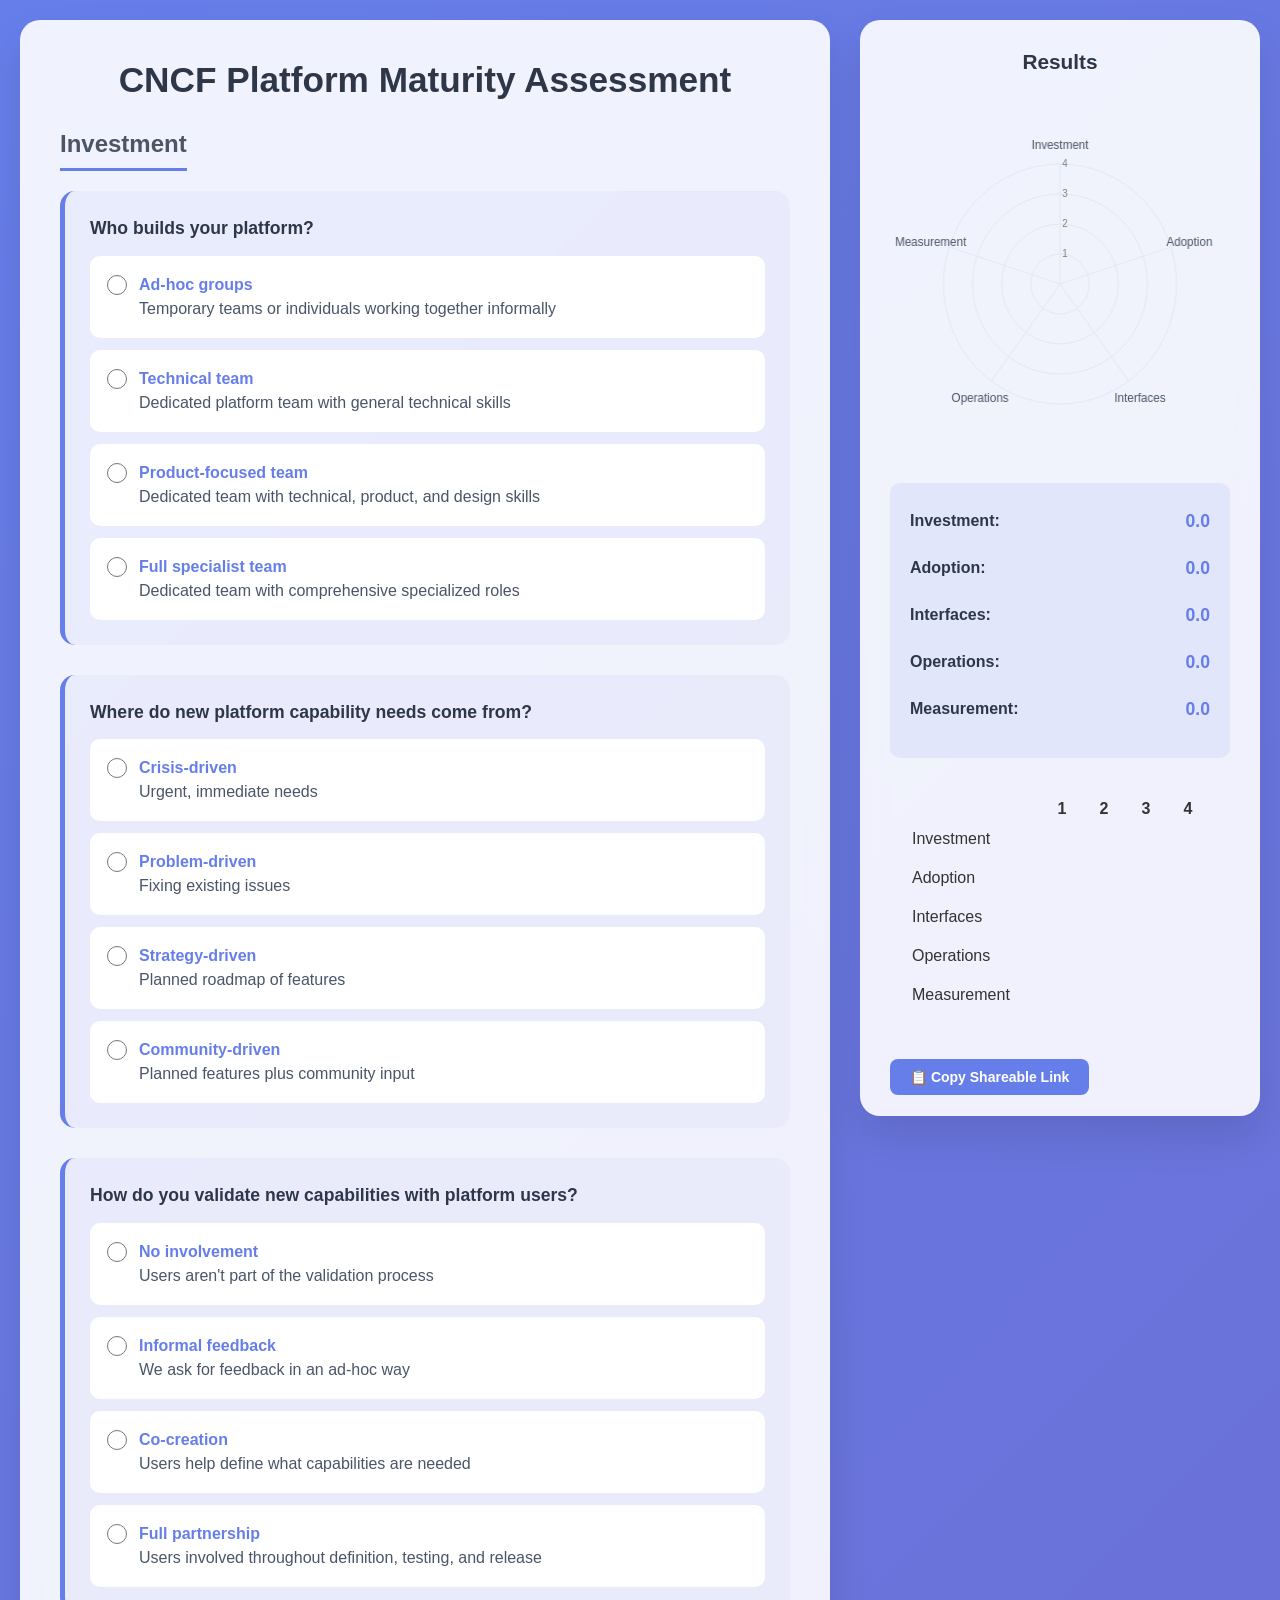
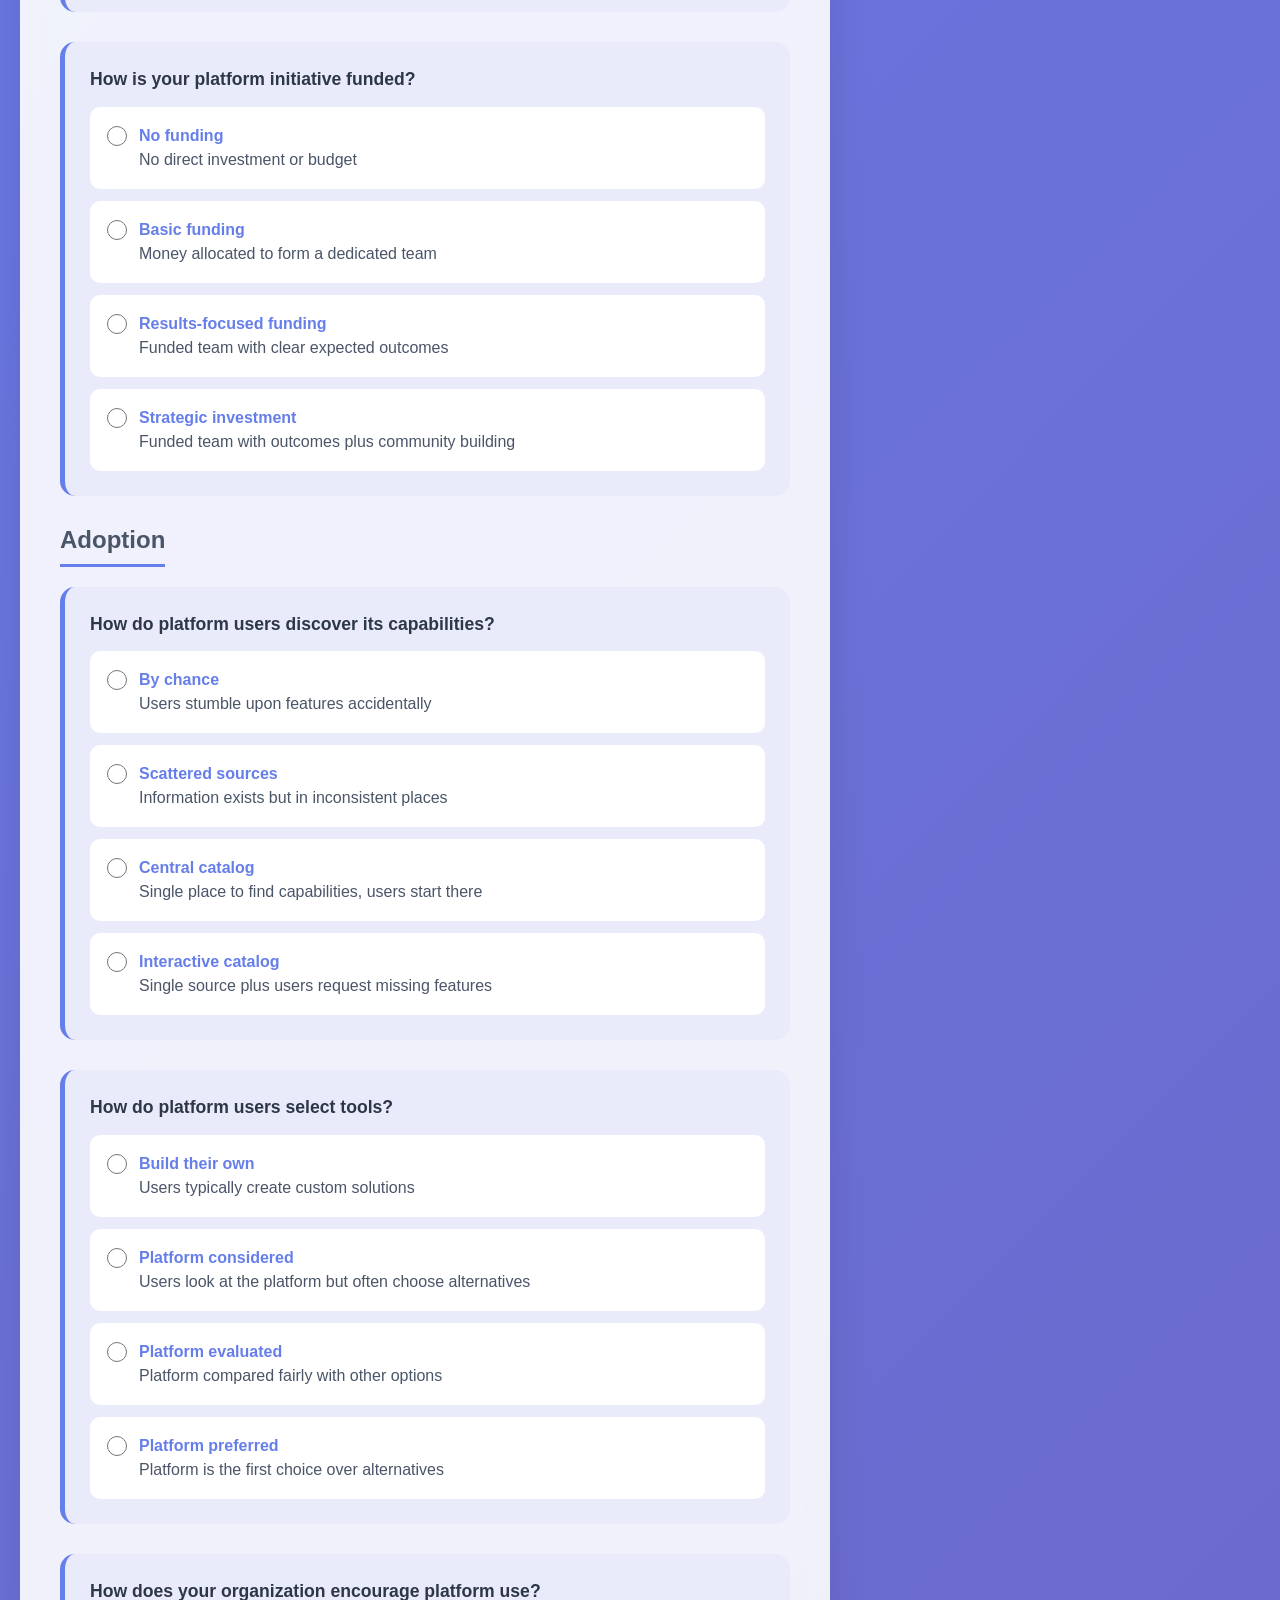
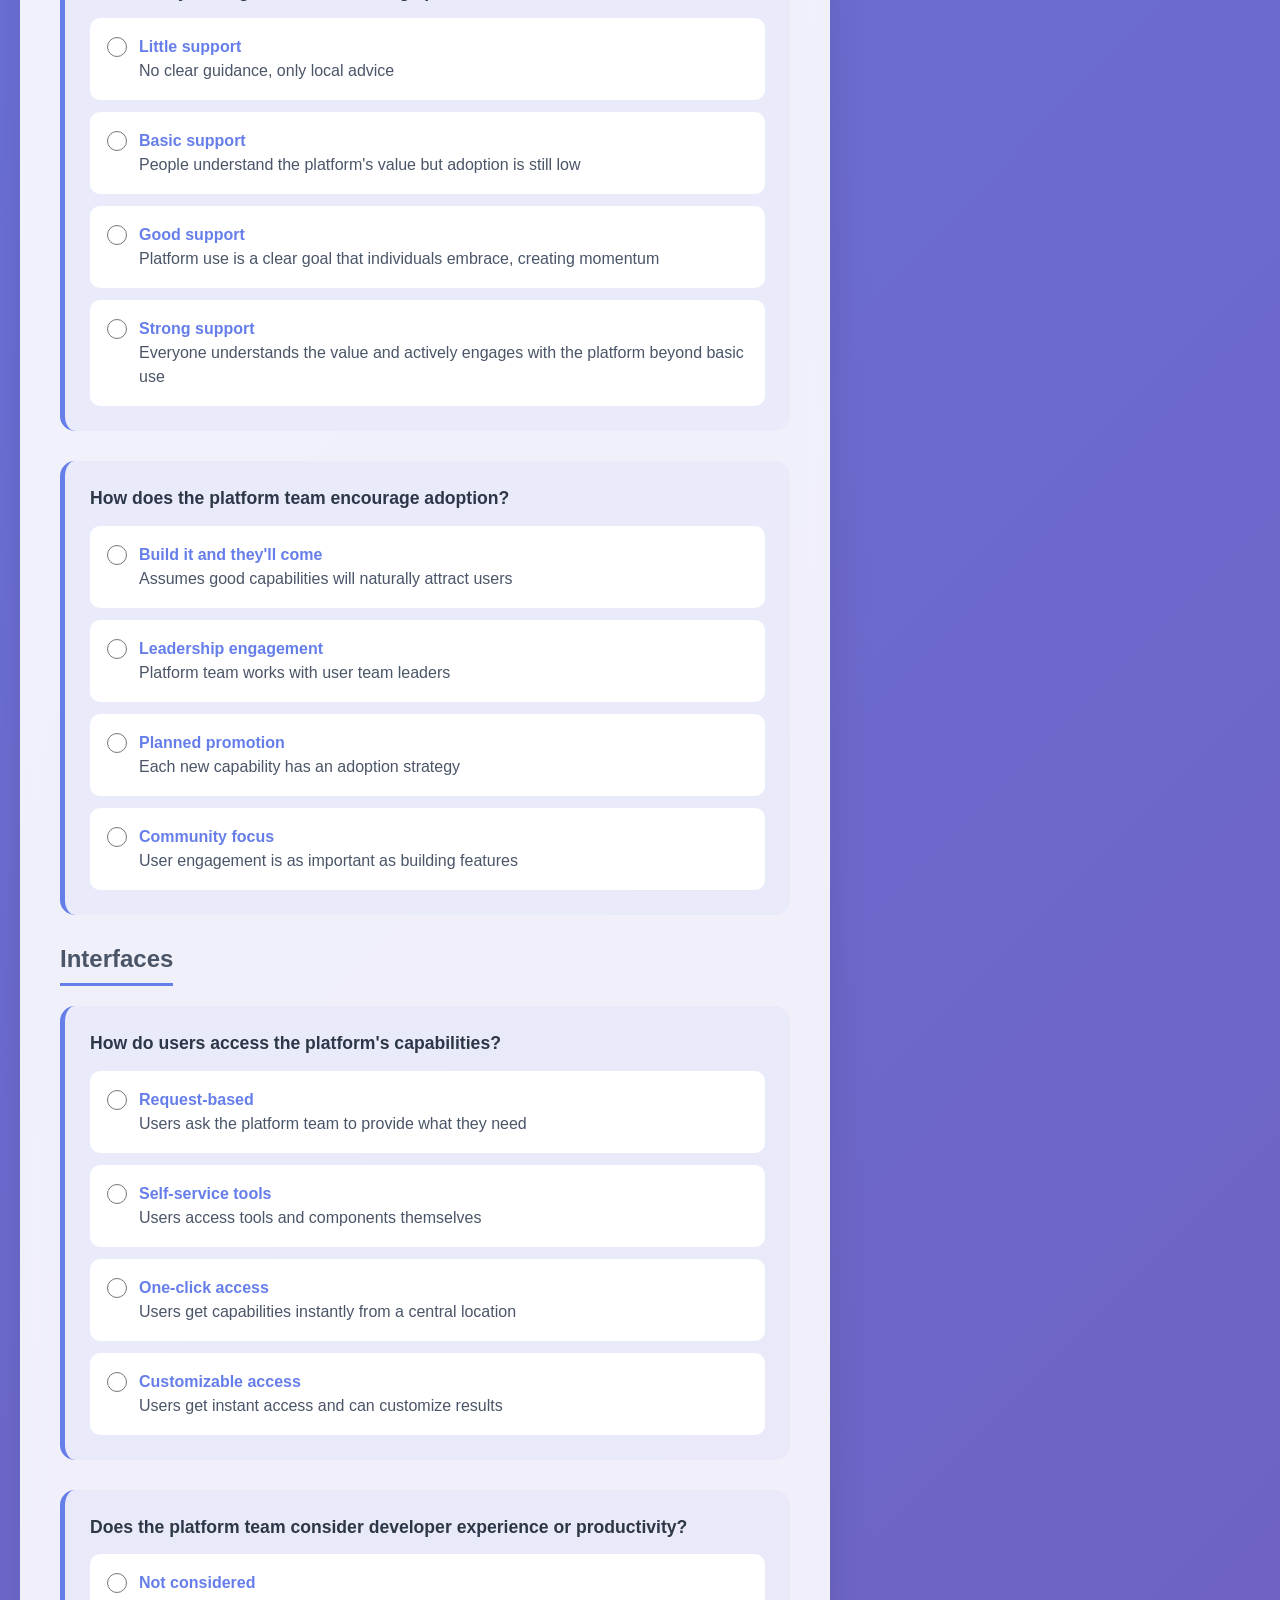
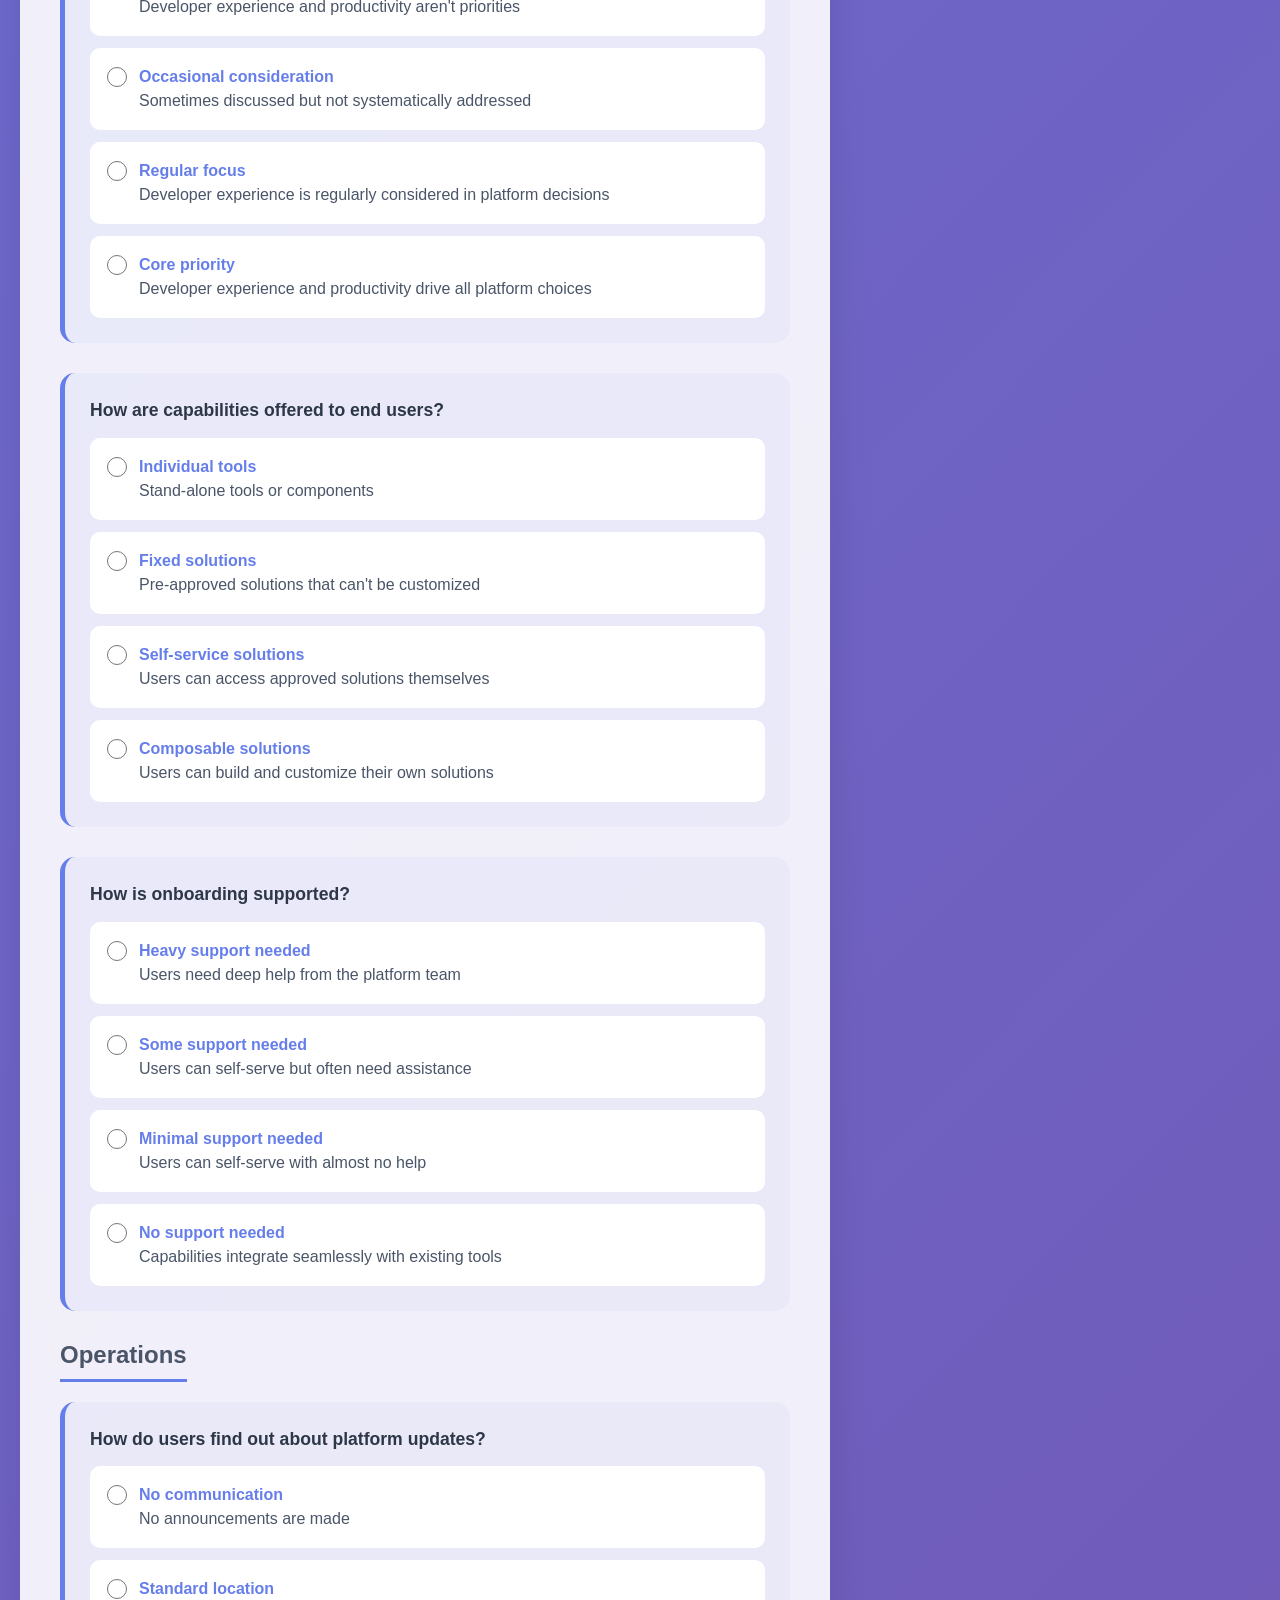
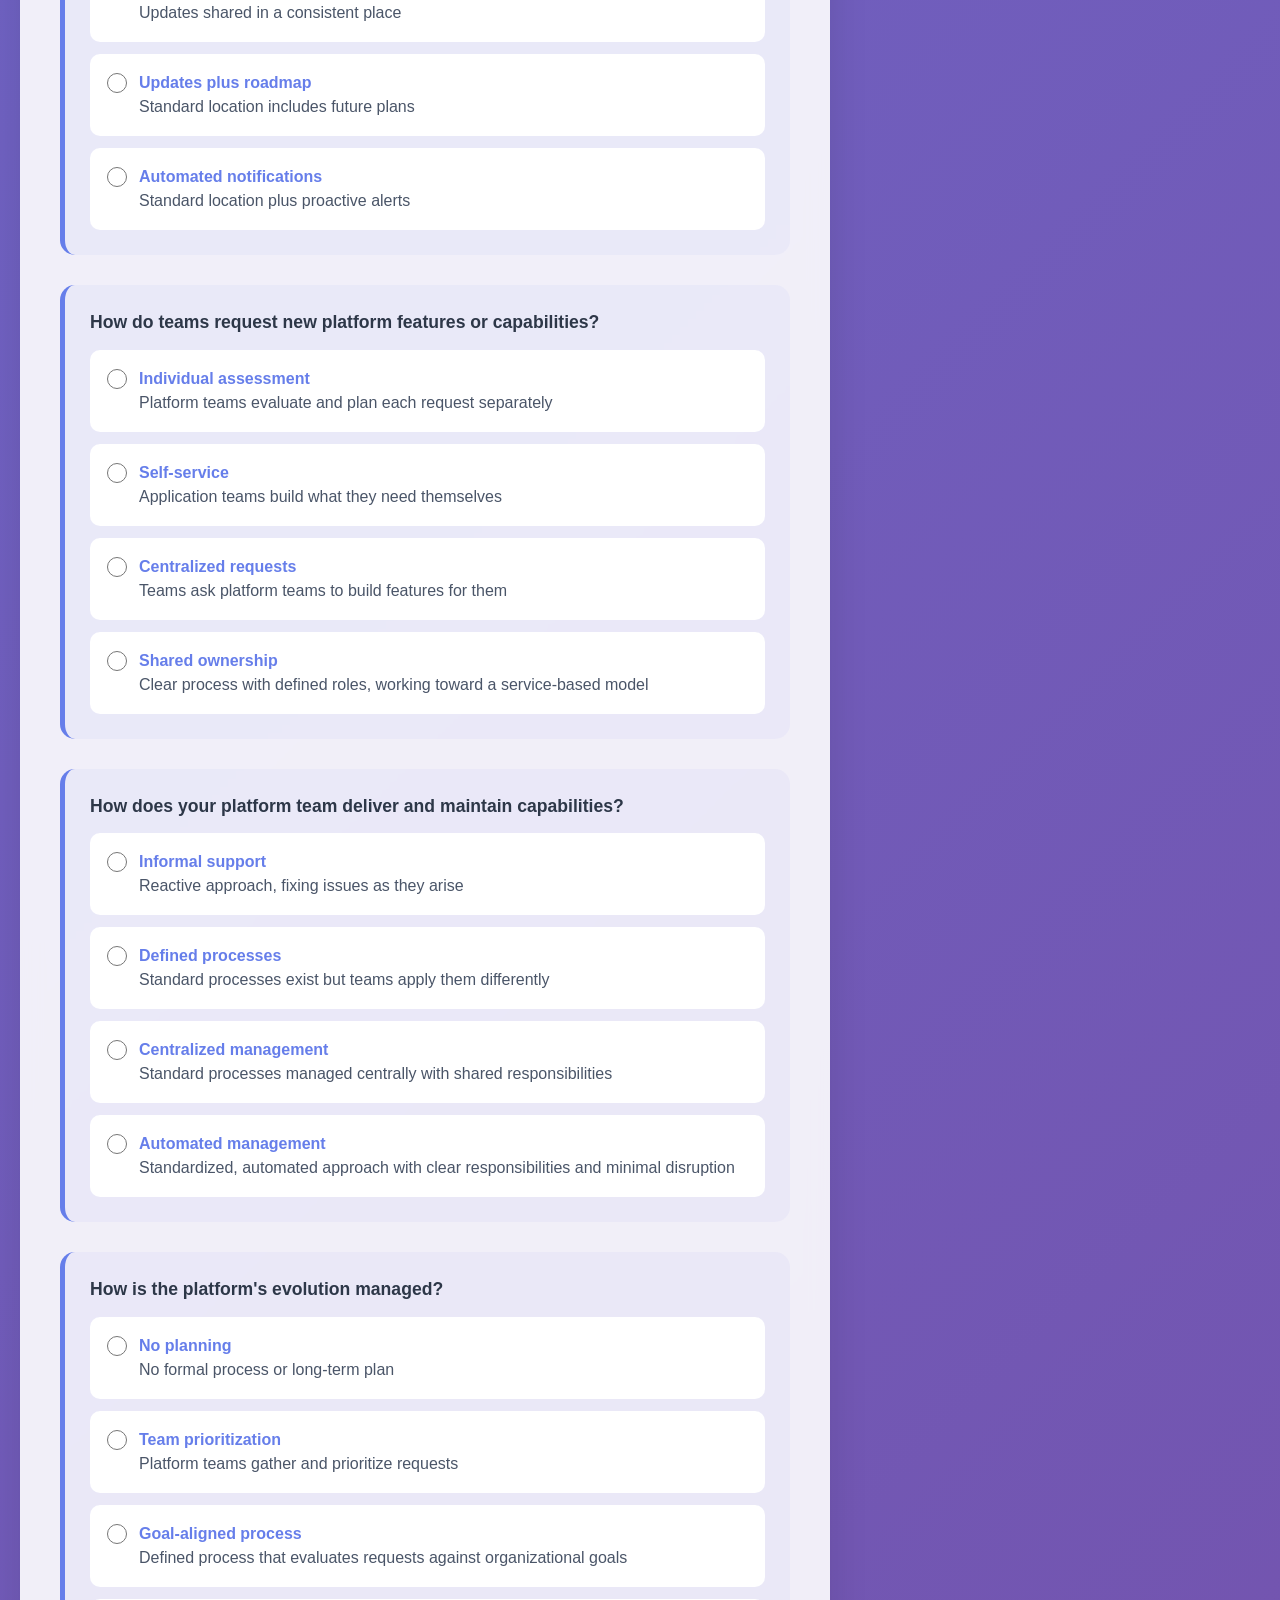
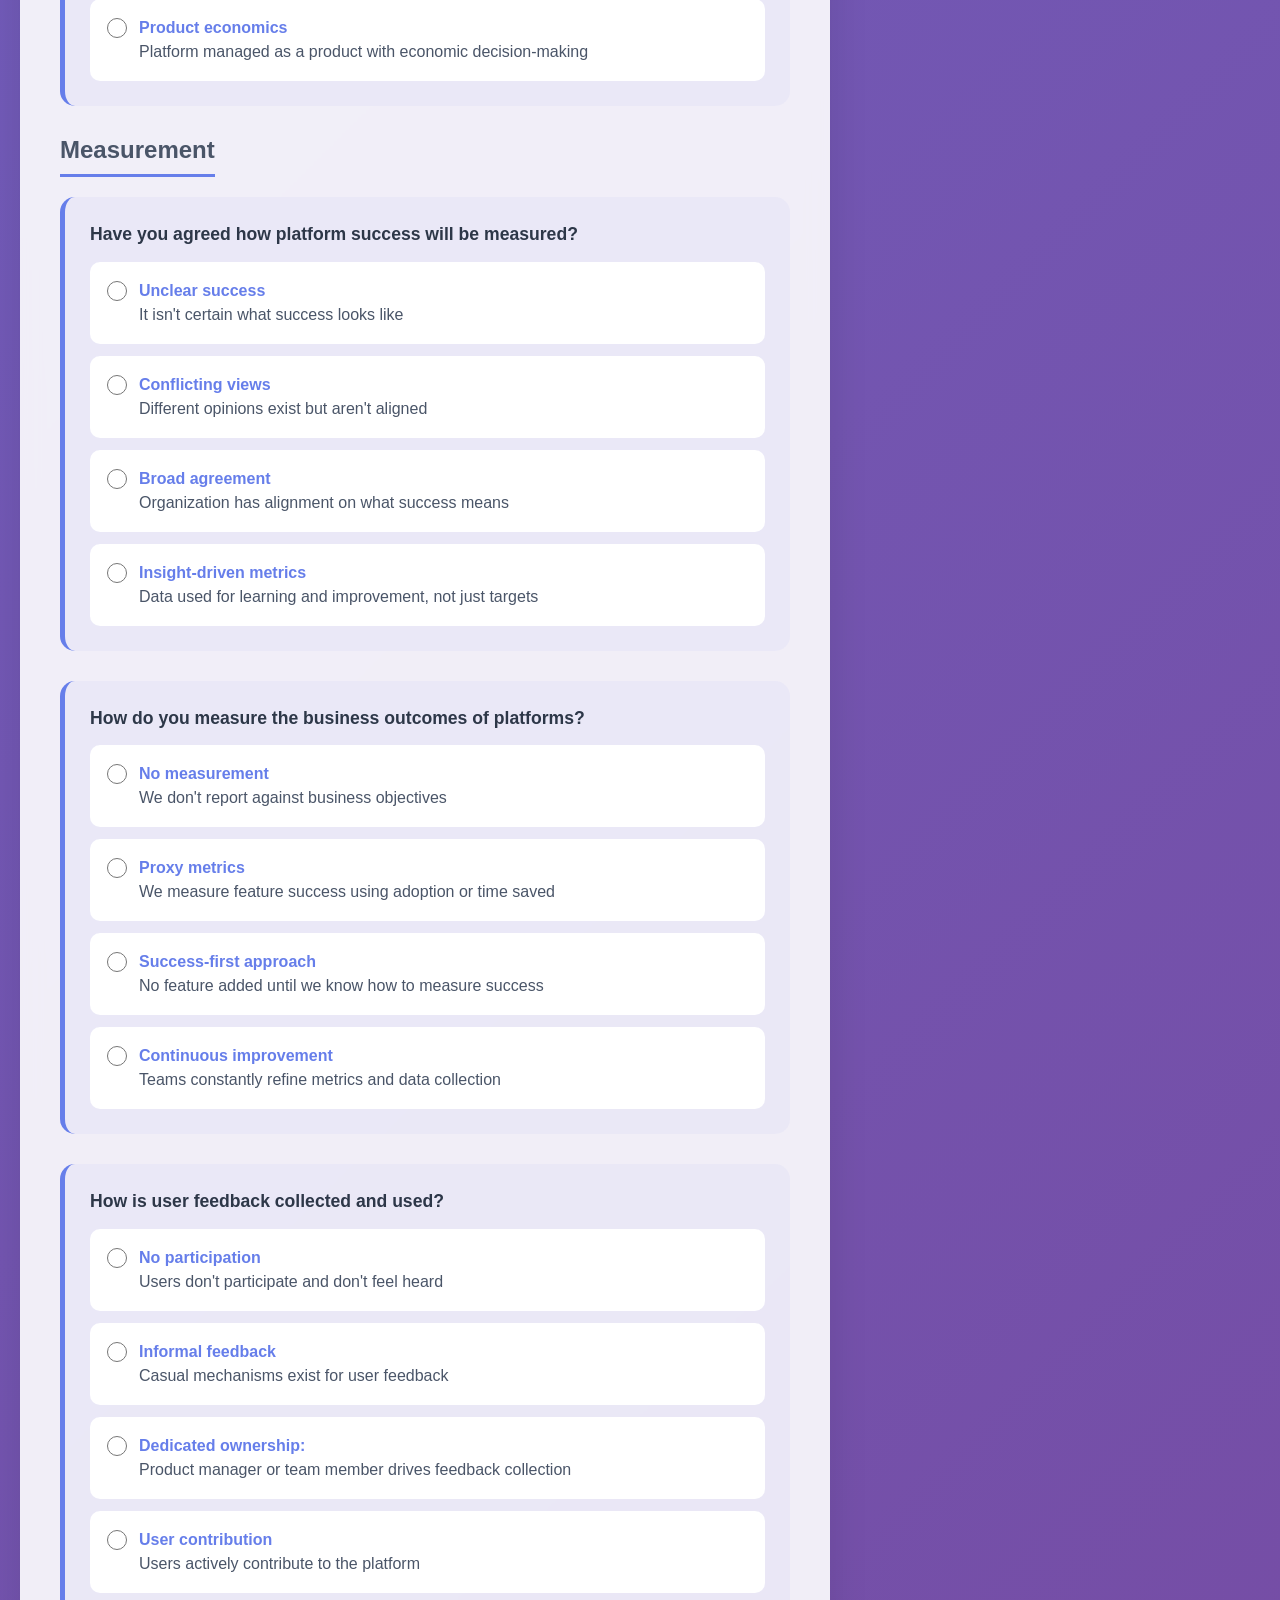
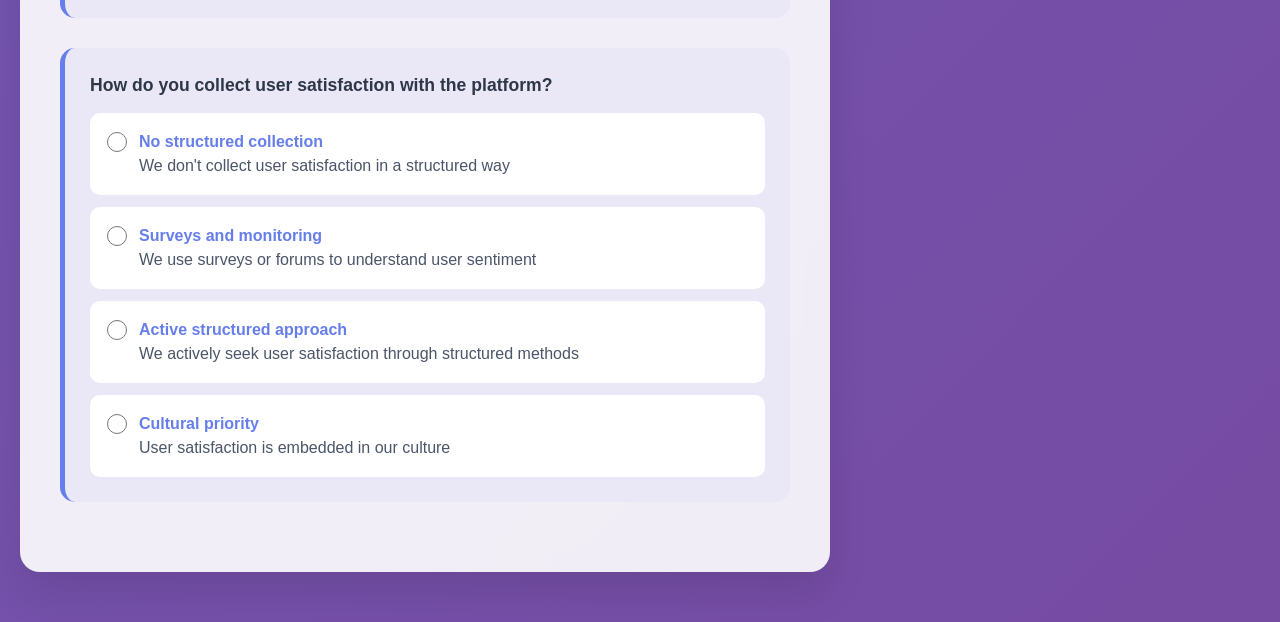
==== commit c83e09a8: "Make table dynamic" ====
--- a/index.html
+++ b/index.html
@@ -10,7 +10,7 @@
     <div class="container">
       <div class="form-section">
         <h1>CNCF Platform Maturity Assessment</h1>
-        <form id="maturityForm">
+        <form id="maturity-form">
           <fieldset>
             <legend data-category="investment">Investment</legend>
 
@@ -981,15 +981,7 @@
           </div>
         </div>
 
-        <table>
-          <thead>
-            <th>Category</th>
-            <th class="rotated-header" width="30px"><div>Provisional</div></th>
-            <th class="rotated-header"><div>Operational</div></th>
-            <th class="rotated-header"><div>Scalable</div></th>
-            <th class="rotated-header"><div>Optimizing</div></th>
-          </thead>
-          <tbody id="matrix"></tbody>
+        <table id="maturity-matrix">
         </table>
 
         <div class="share-button">
--- a/style.css
+++ b/style.css
@@ -60,7 +60,7 @@
     --container-max-width: 1400px;
     --sidebar-width: 400px;
     --chart-height: 350px;
-    --table-width: 80%;
+    --table-width: 100%;
     
     /* Input Sizes */
     --radio-size: 20px;
@@ -170,24 +170,10 @@
 
 table {
     width: var(--table-width);
-    margin: 0 auto;
+    margin-inline: auto;
+    margin-block-start: var(--spacing-xl);
+    padding: var(--spacing-xl);
     table-layout: fixed;
-}
-
-.rotated-header {
-  height: 120px;
-  width: 40px;
-  vertical-align: bottom;
-  text-align: center;
-  padding: 0;
-}
-
-.rotated-header div {
-  transform: rotate(90deg) translateX(-50px) translateY(45px); /* Adjust -20px as needed */
-  transform-origin: center bottom;
-  white-space: nowrap;
-  width: 120px;
-  margin: 0 auto;
 }
 
 td {
@@ -235,7 +221,7 @@
 }
 
 .option input[type="radio"] {
-    margin-top: 2px;
+    margin-block-start: 2px;
     width: var(--radio-size);
     height: var(--radio-size);
     accent-color: var(--primary-color);
@@ -264,7 +250,7 @@
 #spiderChart {
     width: 100%;
     height: var(--chart-height);
-    margin-top: var(--spacing-xl);
+    margin-block-start: var(--spacing-xl);
 }
 
 .chart-title {
@@ -276,7 +262,7 @@
 }
 
 .scores {
-    margin-top: var(--spacing-xl);
+    margin-block-start: var(--spacing-xl);
     padding: var(--spacing-xl);
     background: var(--bg-primary-medium);
     border-radius: var(--radius-sm);
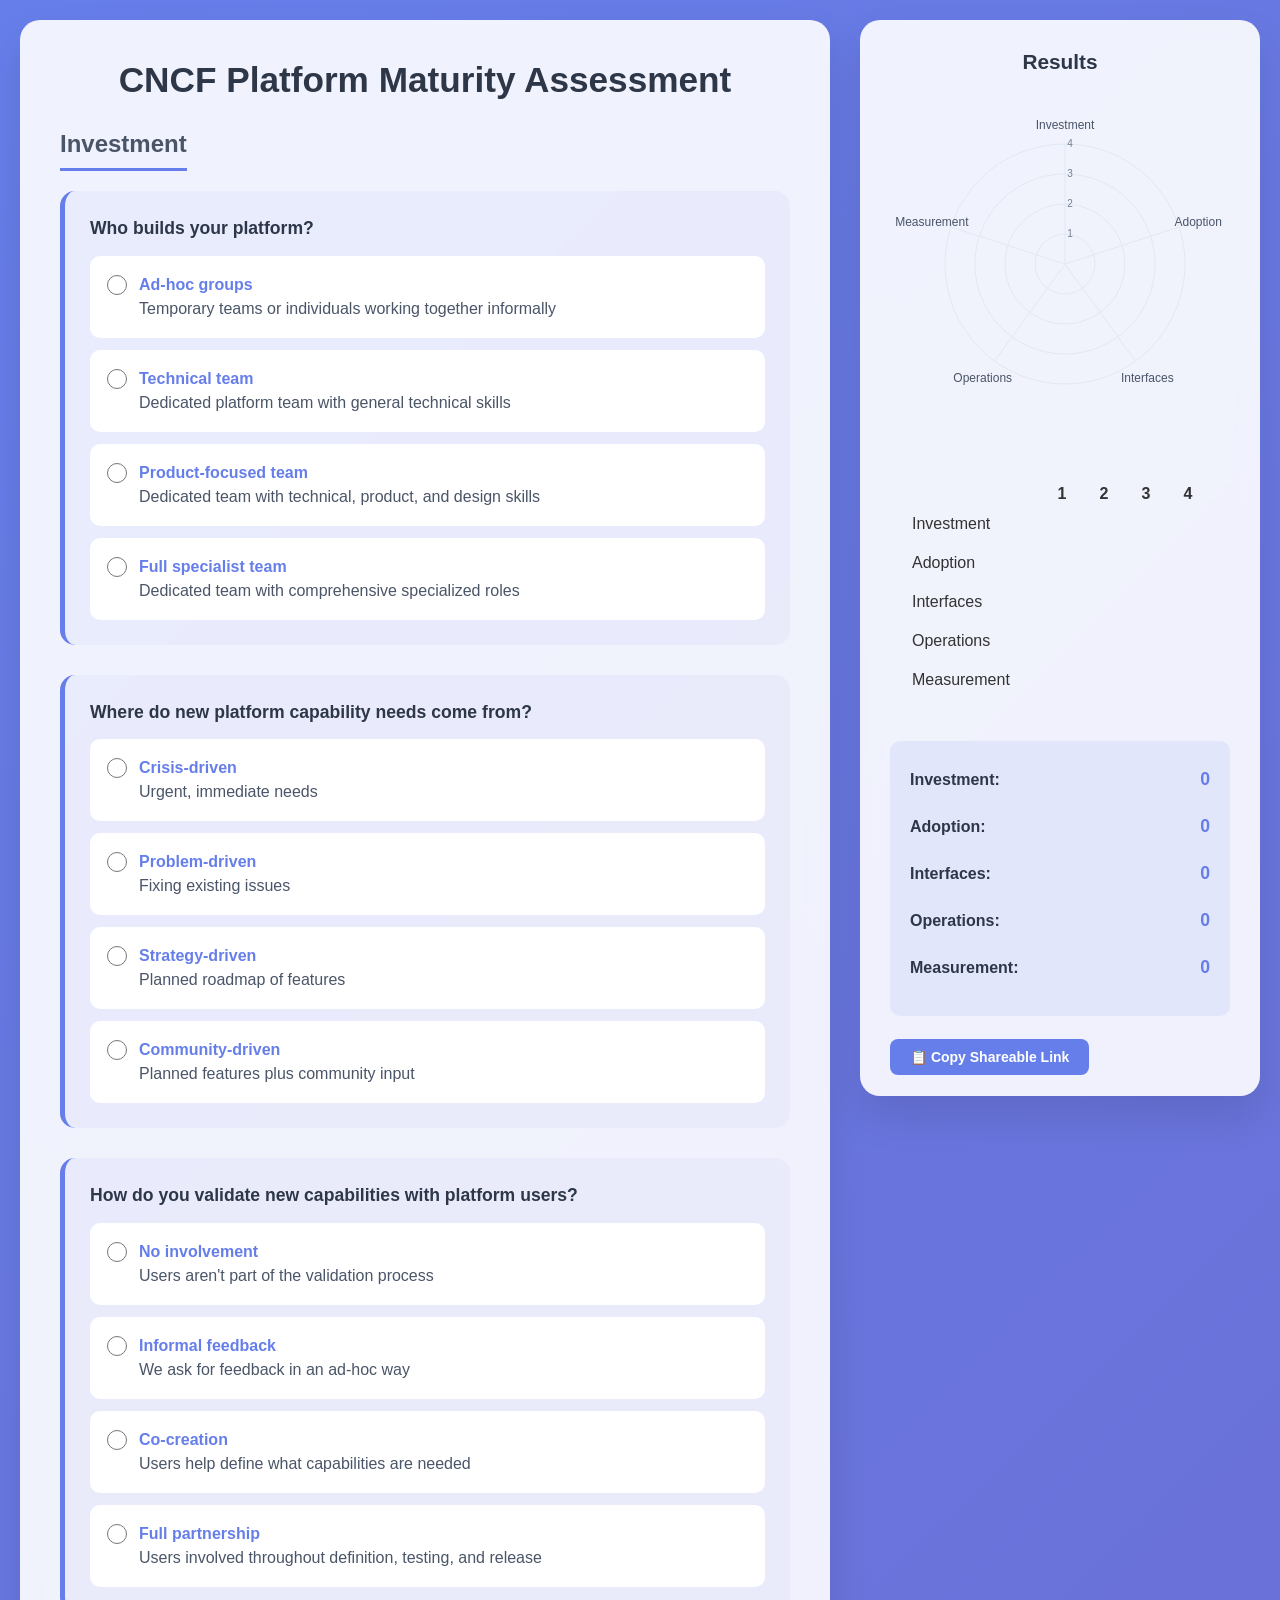
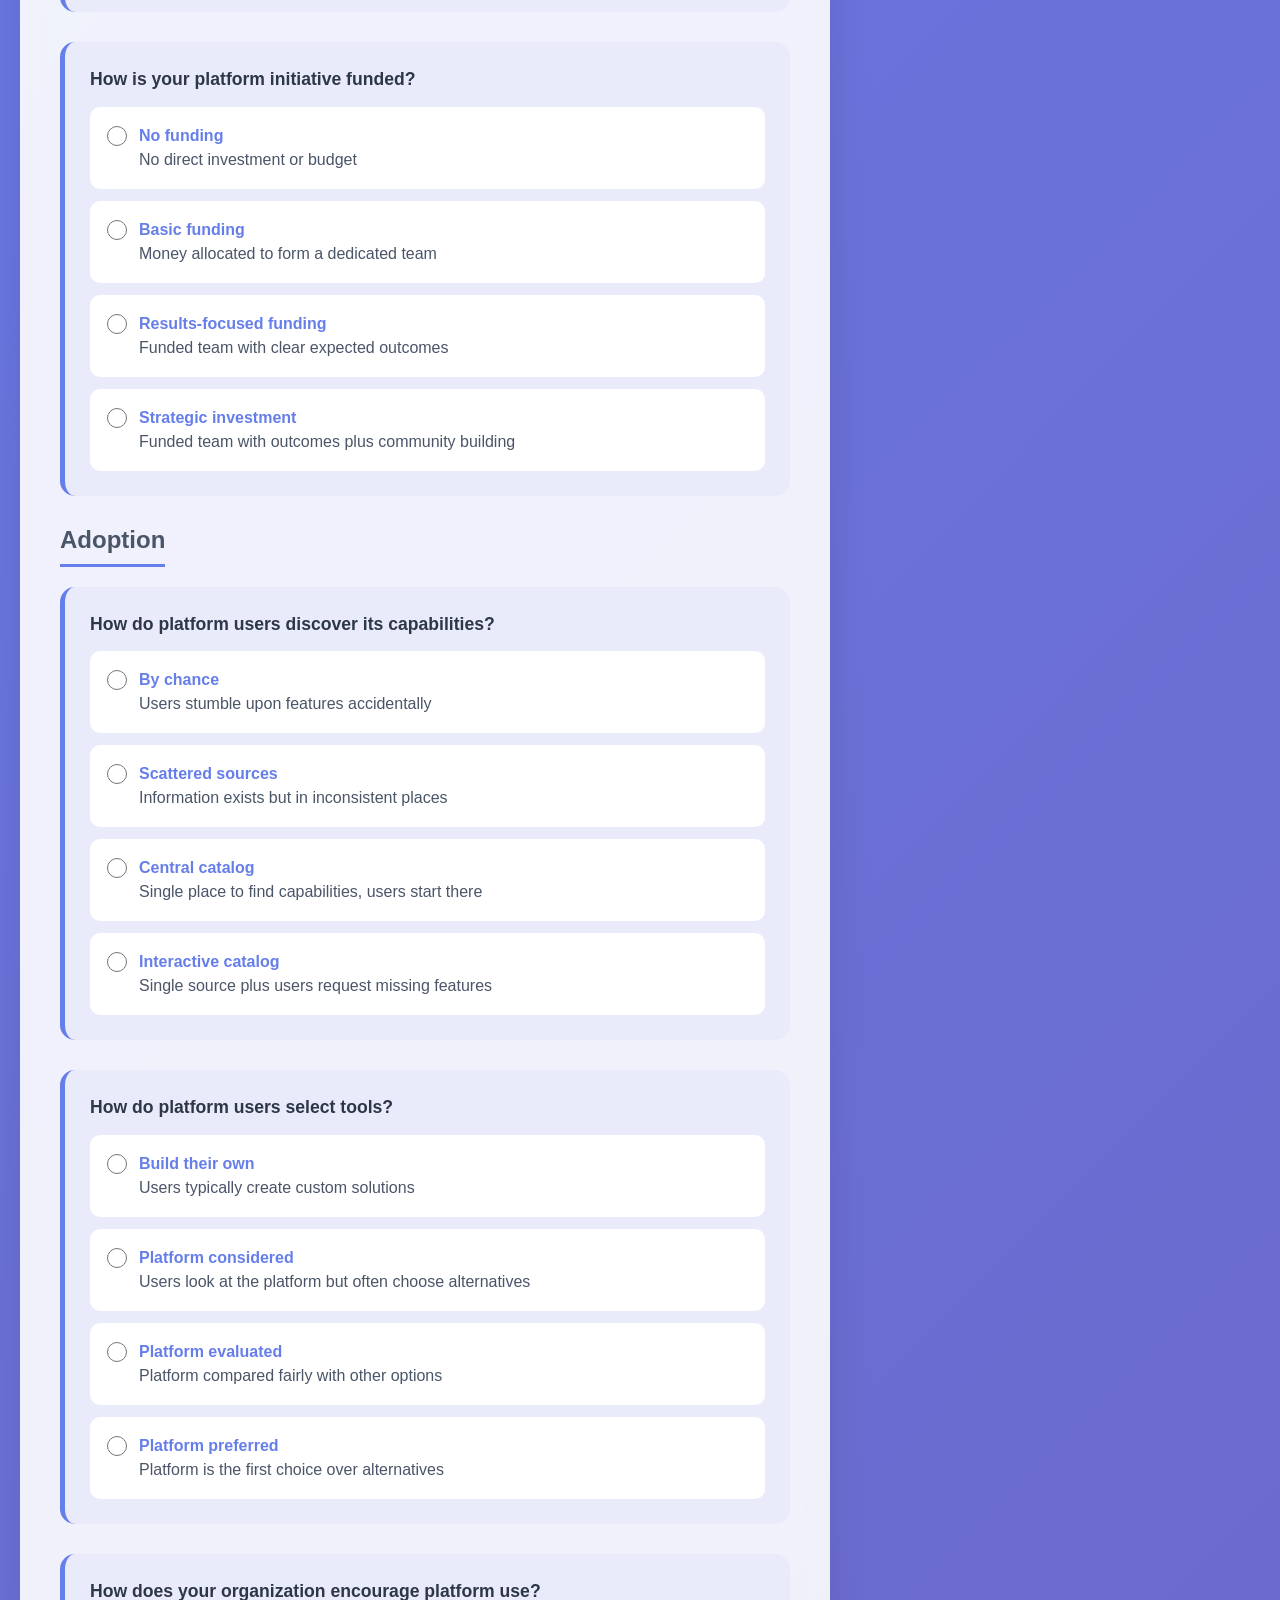
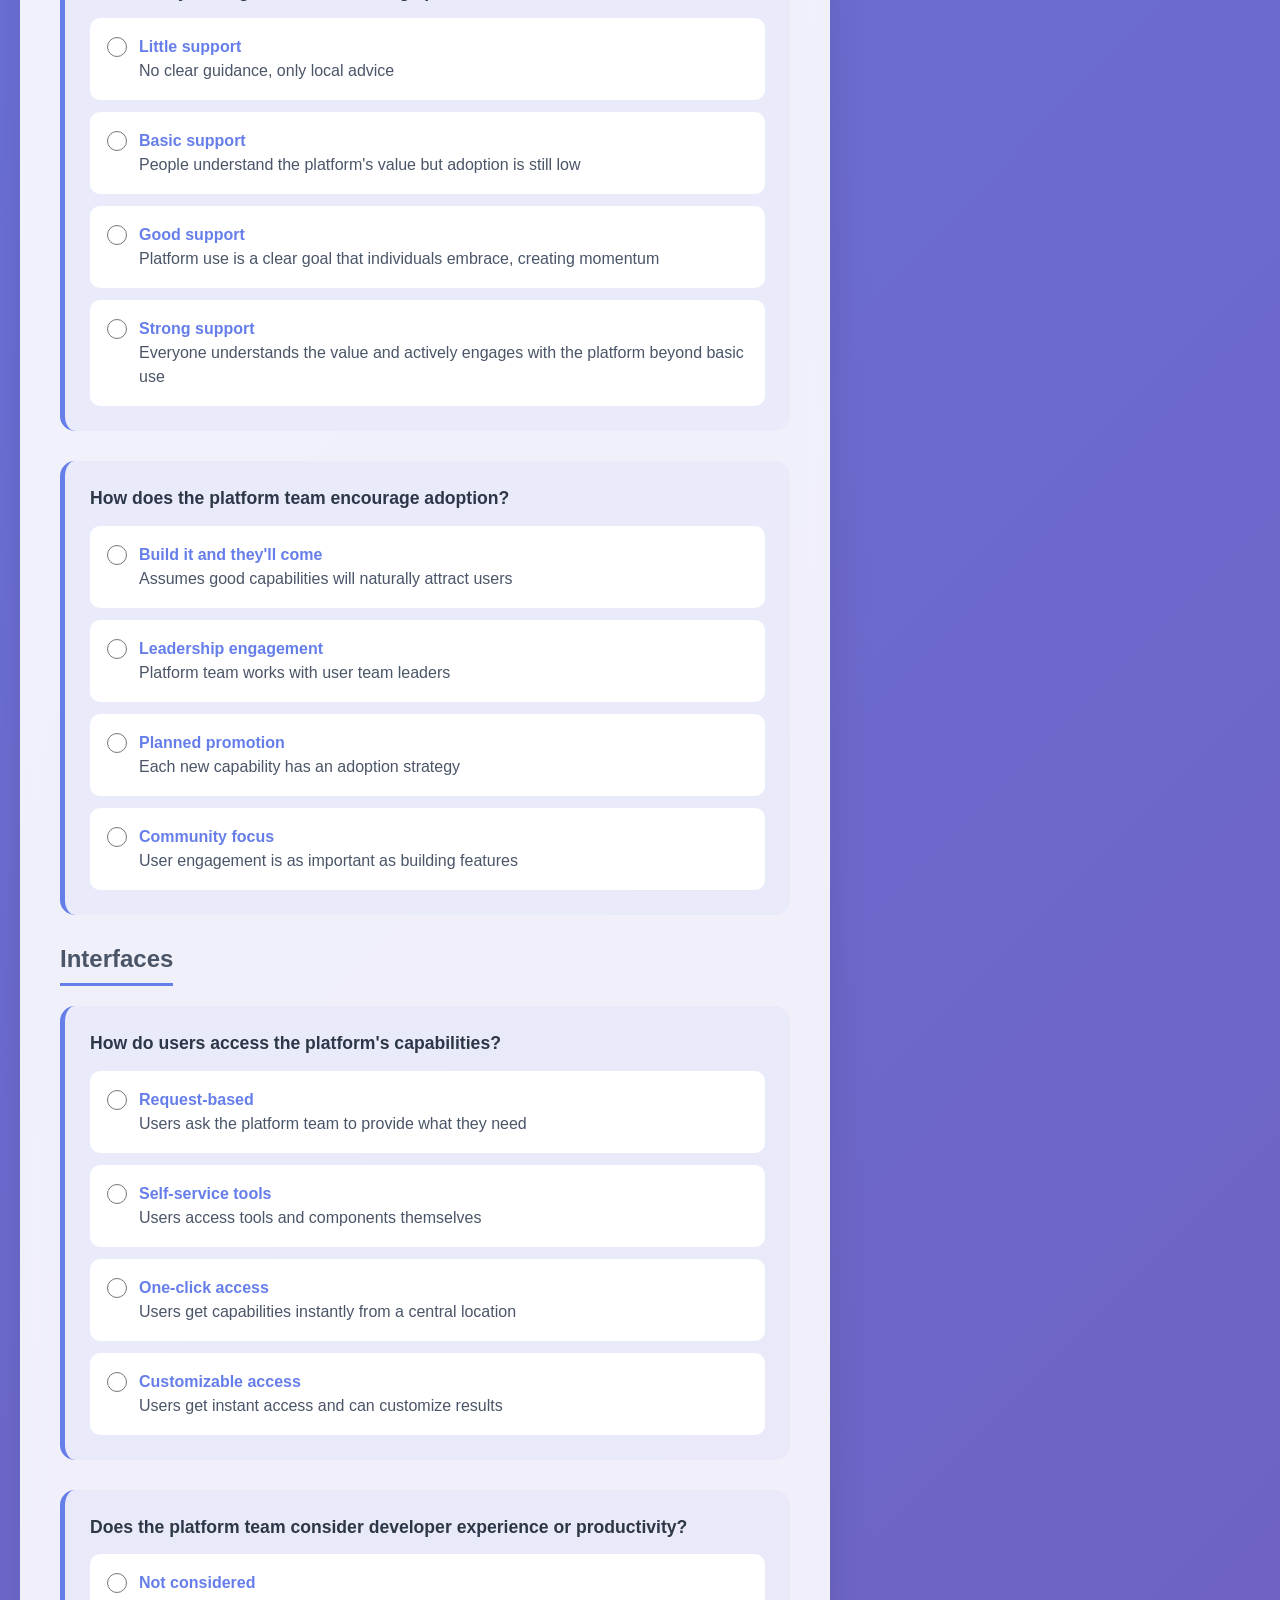
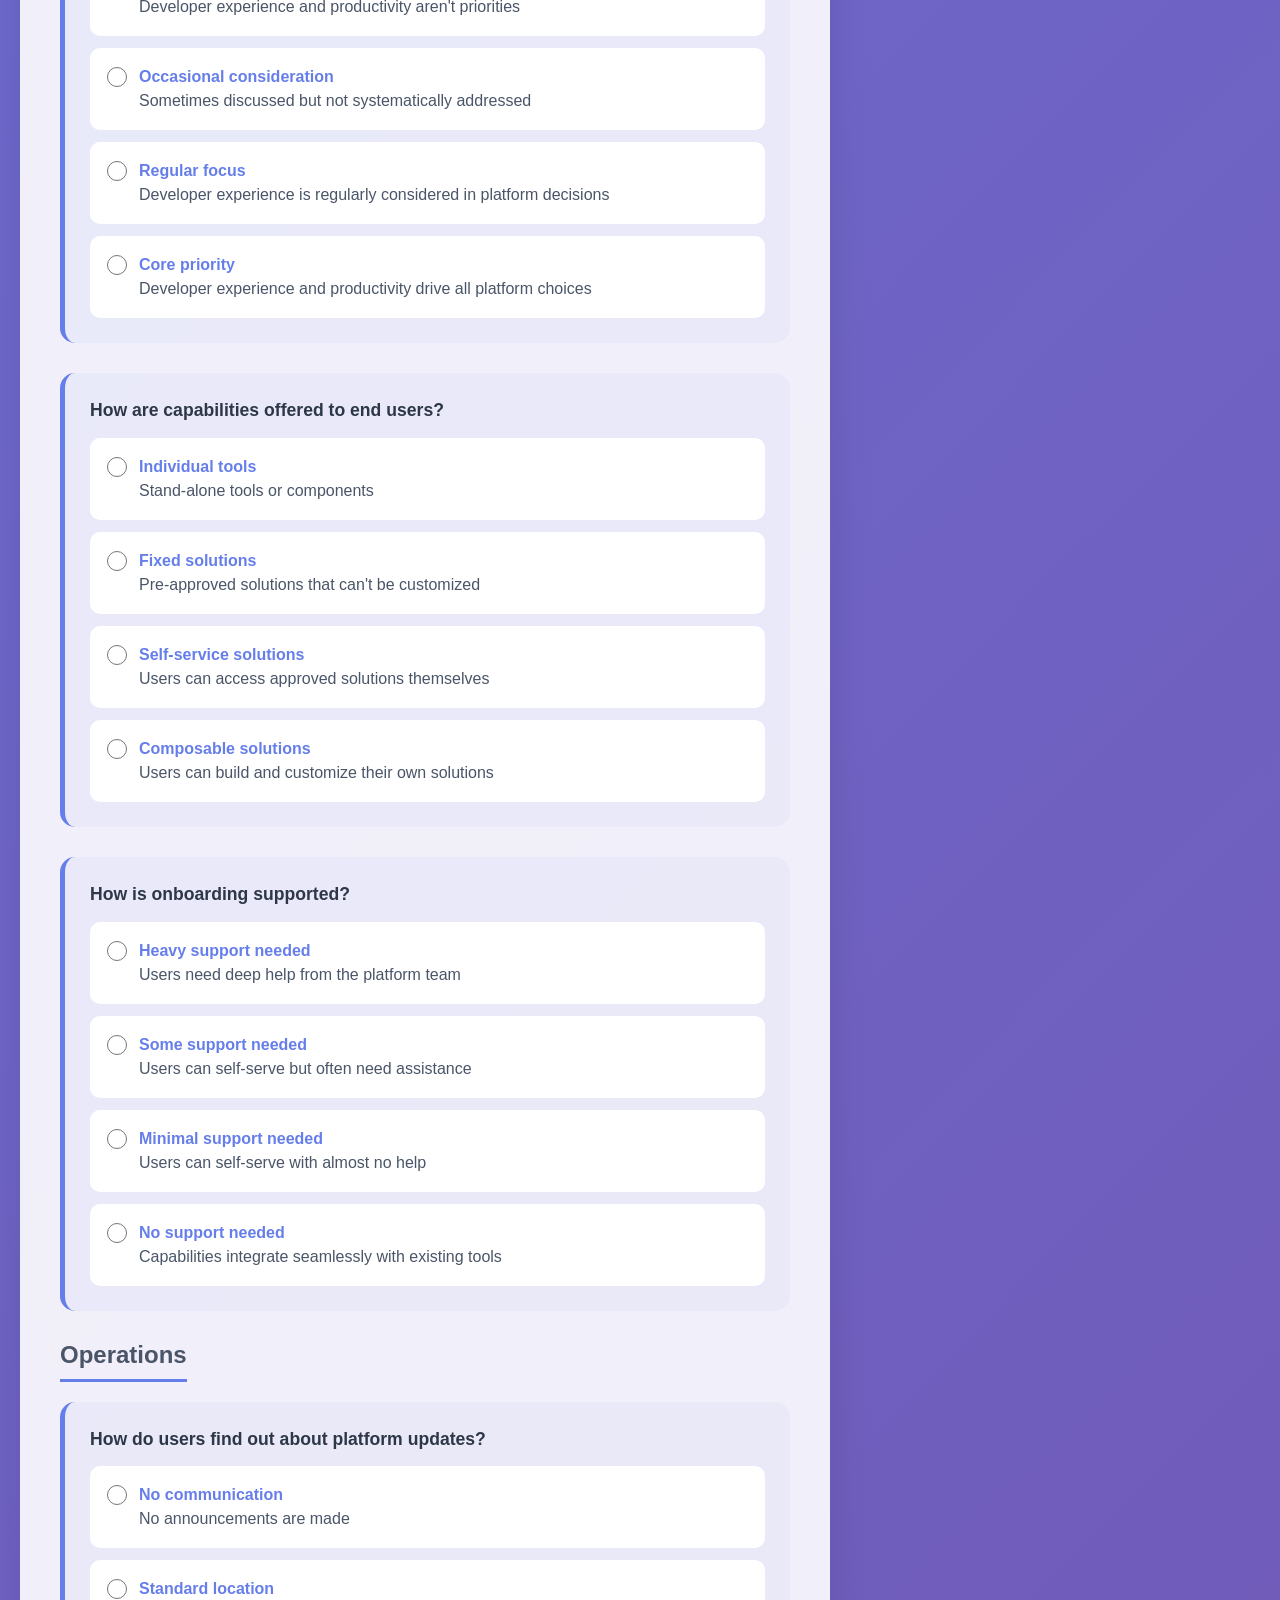
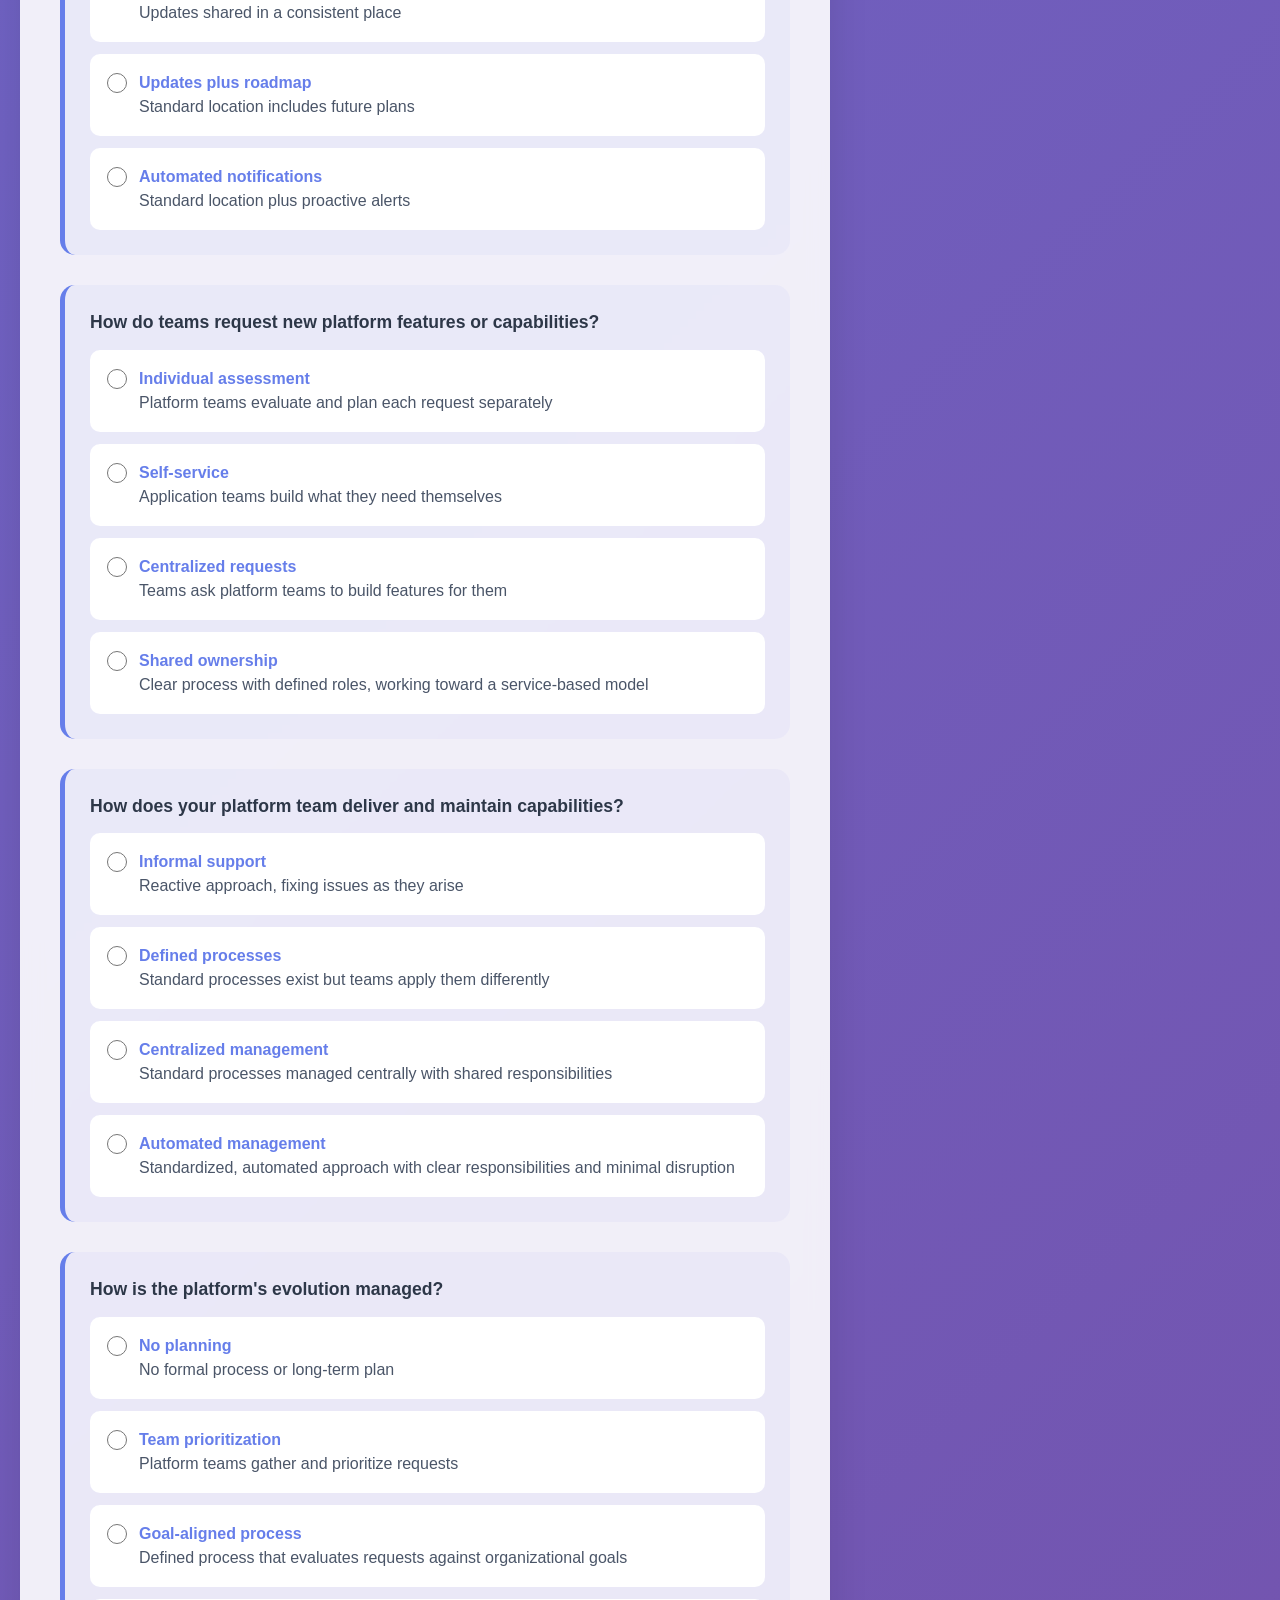
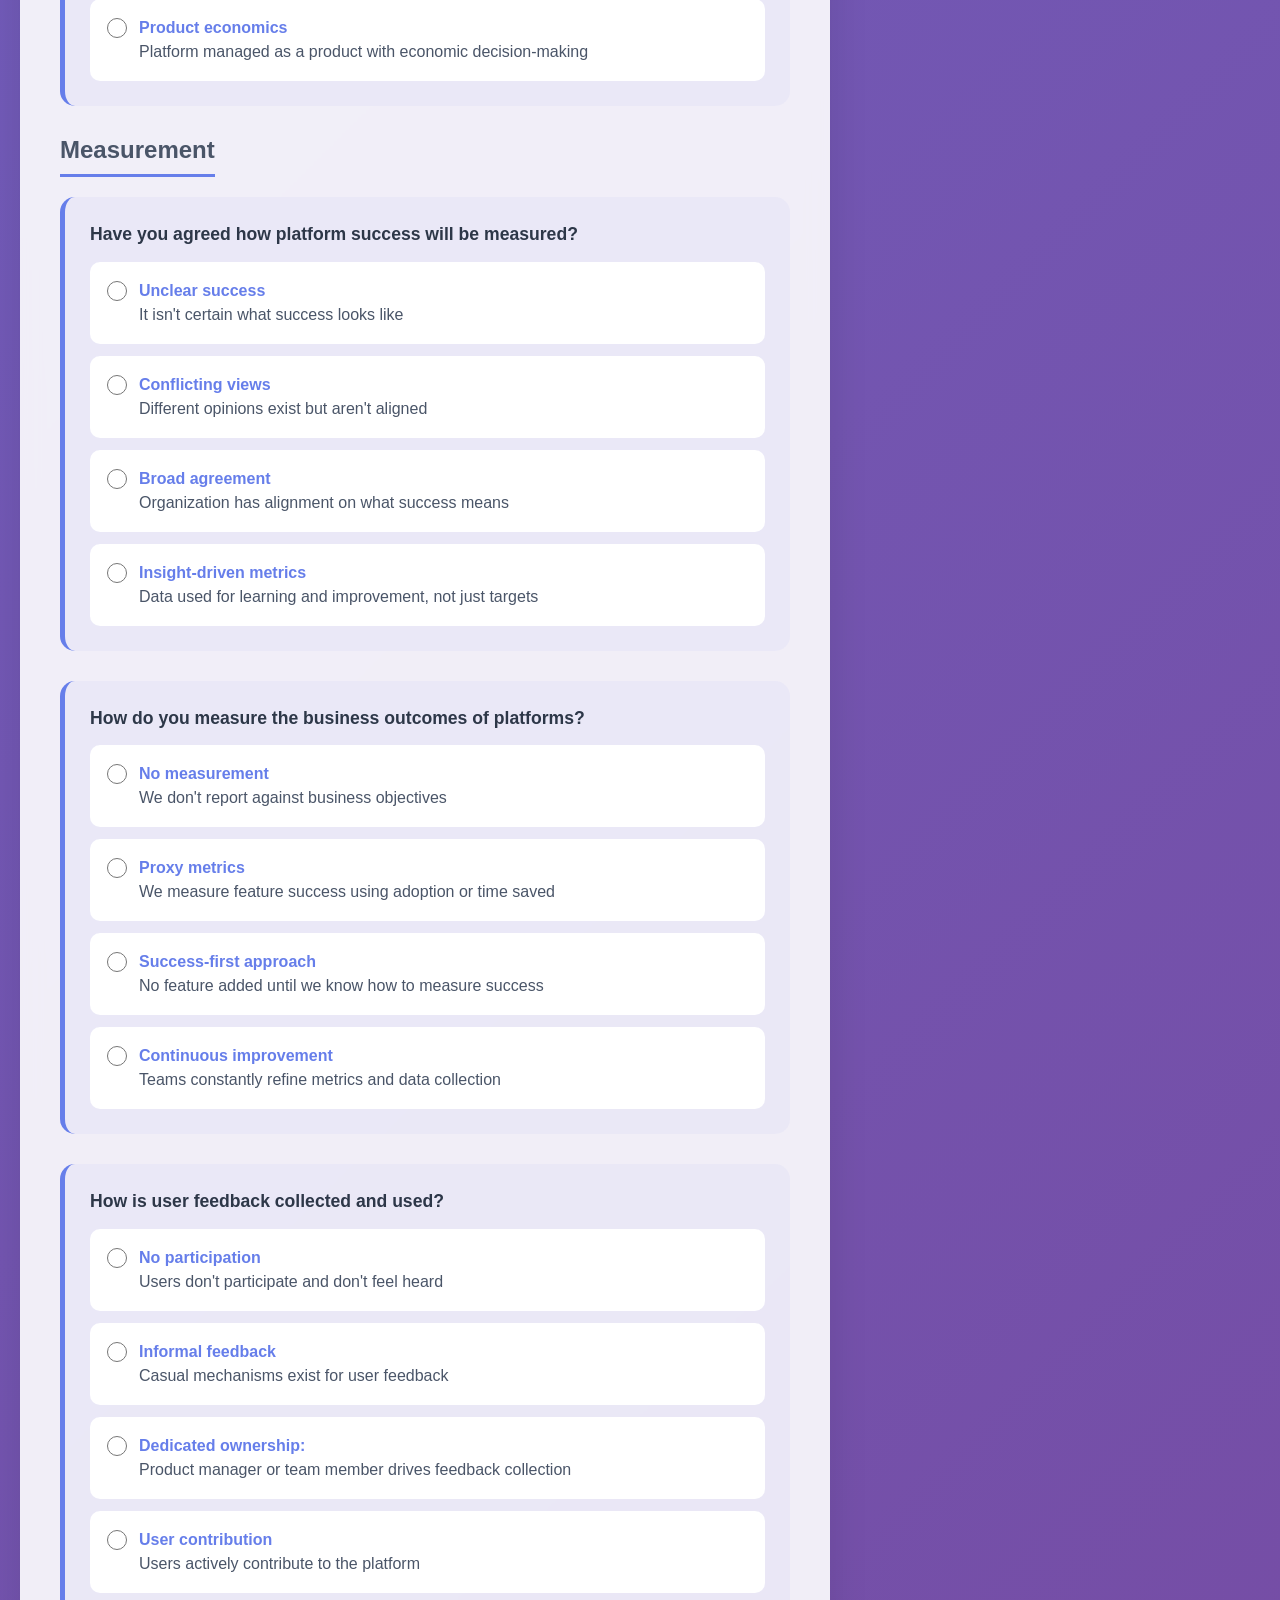
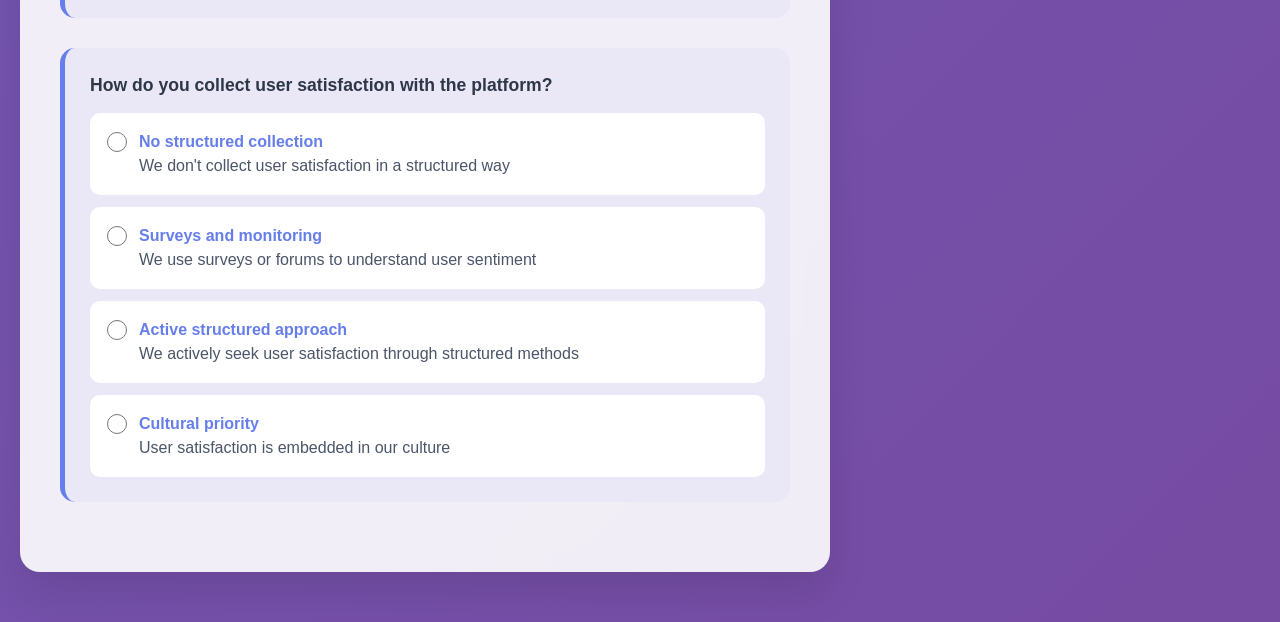
==== commit 3a251196: "Refactor and document" ====
--- a/index.html
+++ b/index.html
@@ -957,32 +957,12 @@
 
       <div class="chart-section">
         <div class="chart-title">Results</div>
-        <canvas id="spiderChart"></canvas>
-        <div class="scores">
-          <div class="score-item">
-            <span class="score-label">Investment:</span>
-            <span class="score-value" id="investmentScore">0.0</span>
-          </div>
-          <div class="score-item">
-            <span class="score-label">Adoption:</span>
-            <span class="score-value" id="adoptionScore">0.0</span>
-          </div>
-          <div class="score-item">
-            <span class="score-label">Interfaces:</span>
-            <span class="score-value" id="interfacesScore">0.0</span>
-          </div>
-          <div class="score-item">
-            <span class="score-label">Operations:</span>
-            <span class="score-value" id="operationsScore">0.0</span>
-          </div>
-          <div class="score-item">
-            <span class="score-label">Measurement:</span>
-            <span class="score-value" id="measurementScore">0.0</span>
-          </div>
-        </div>
-
-        <table id="maturity-matrix">
-        </table>
+        
+        <canvas id="maturity-spider"></canvas>
+        
+        <table id="maturity-matrix"></table>
+        
+        <div id="maturity-scores" class="scores"></div>
 
         <div class="share-button">
           <a onclick="copyURLToClipboard()">📋 Copy Shareable Link</a>
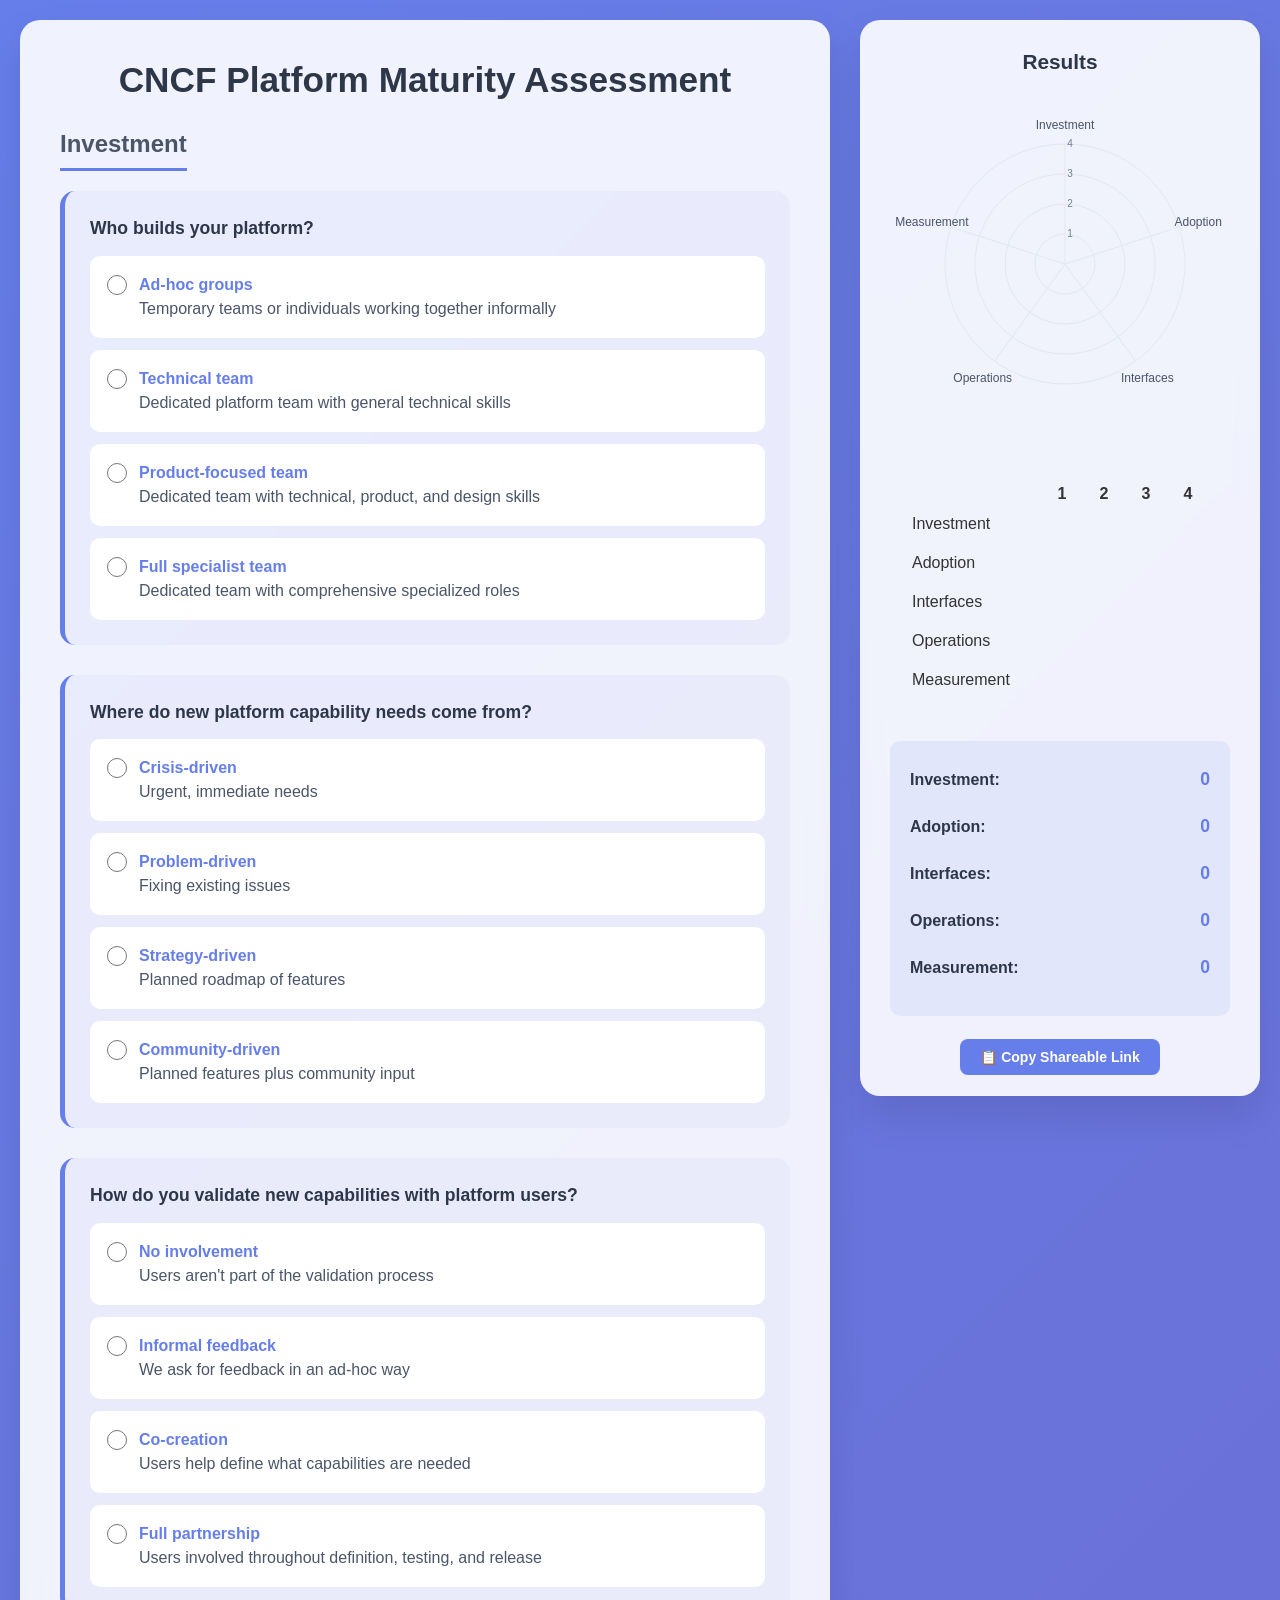
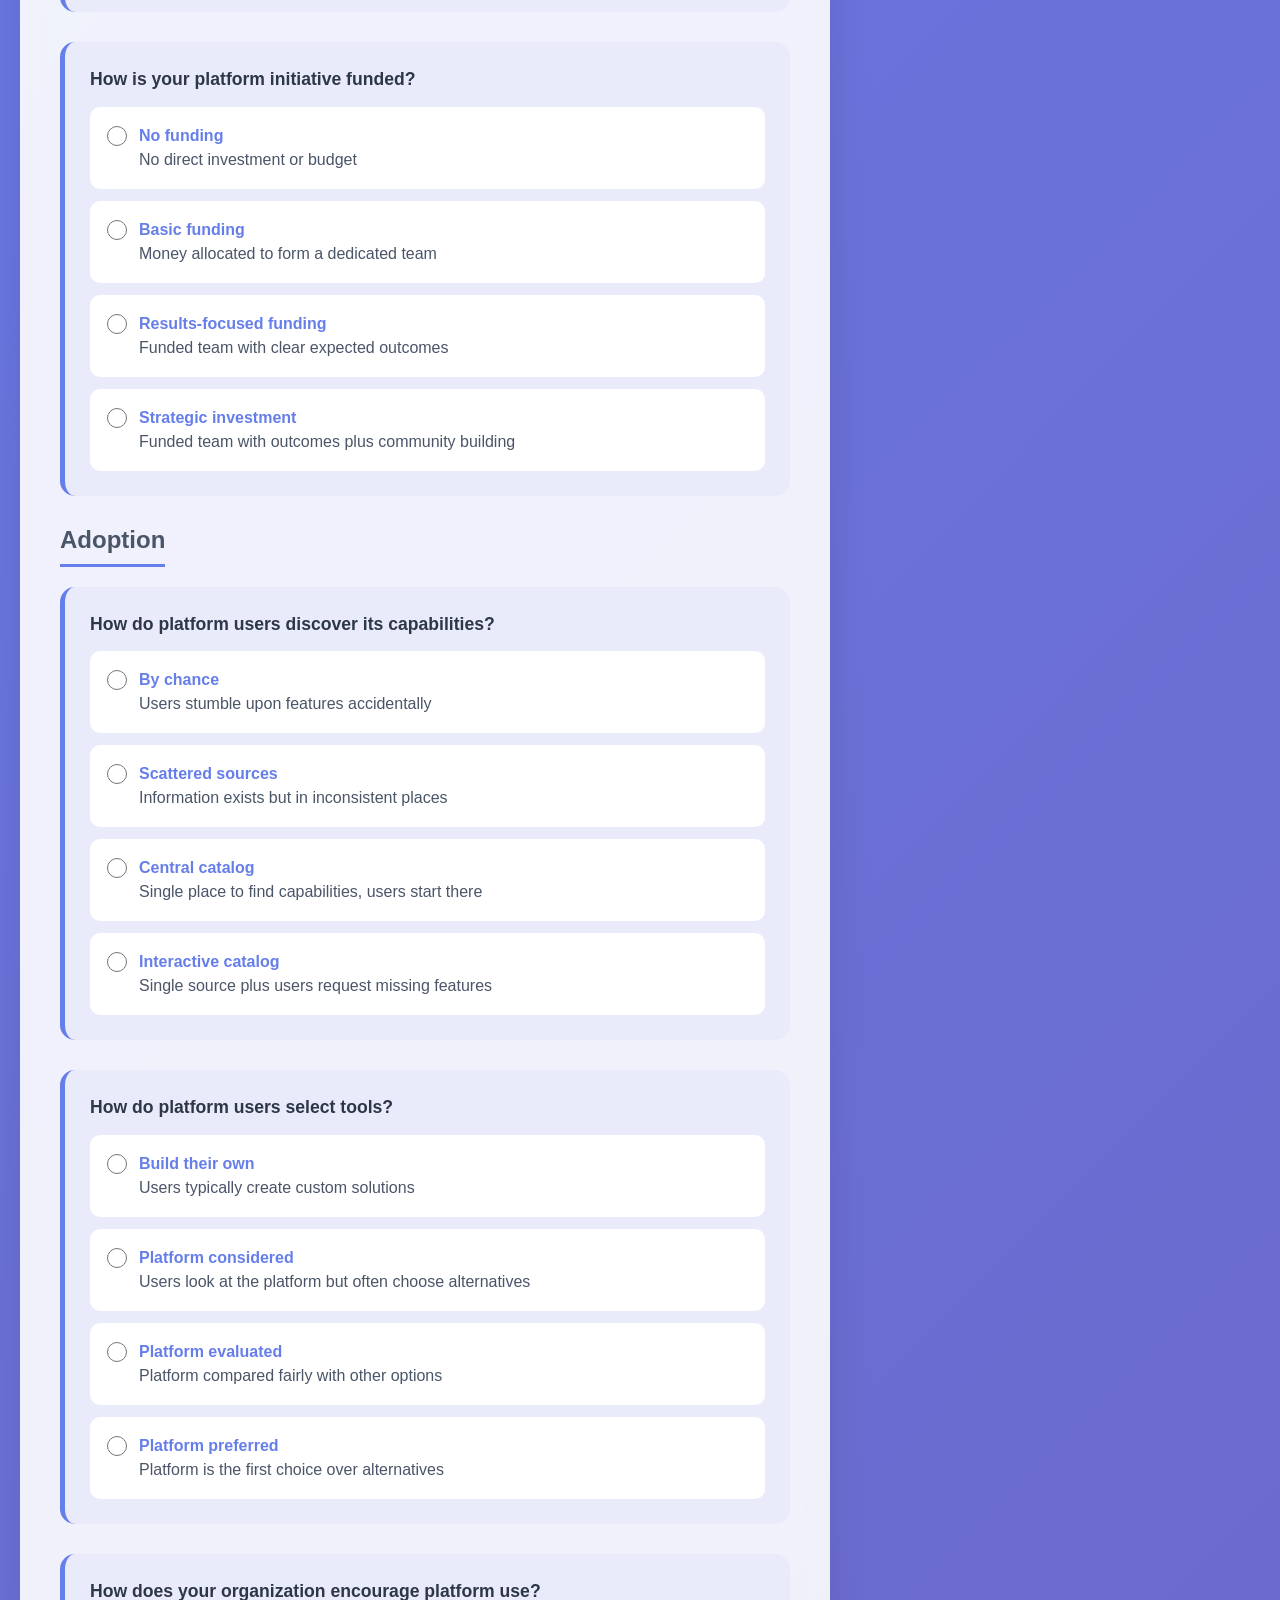
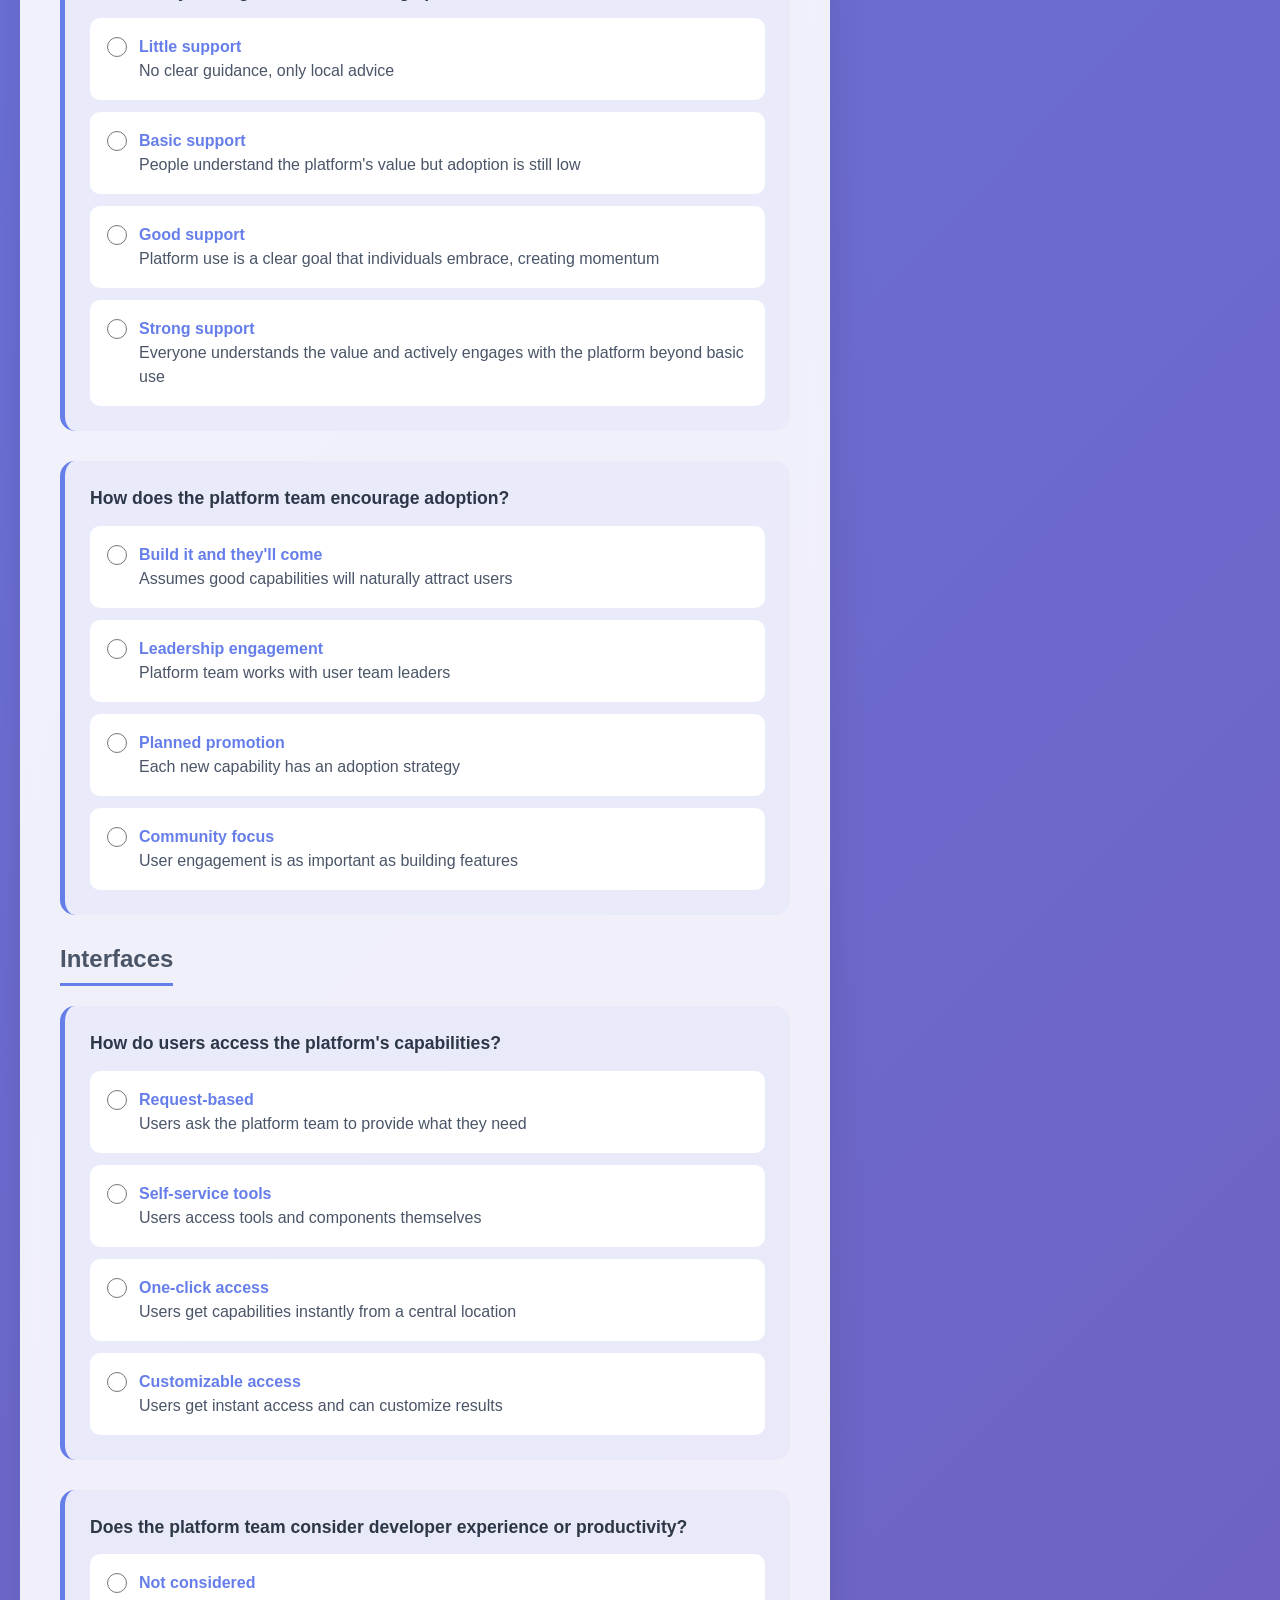
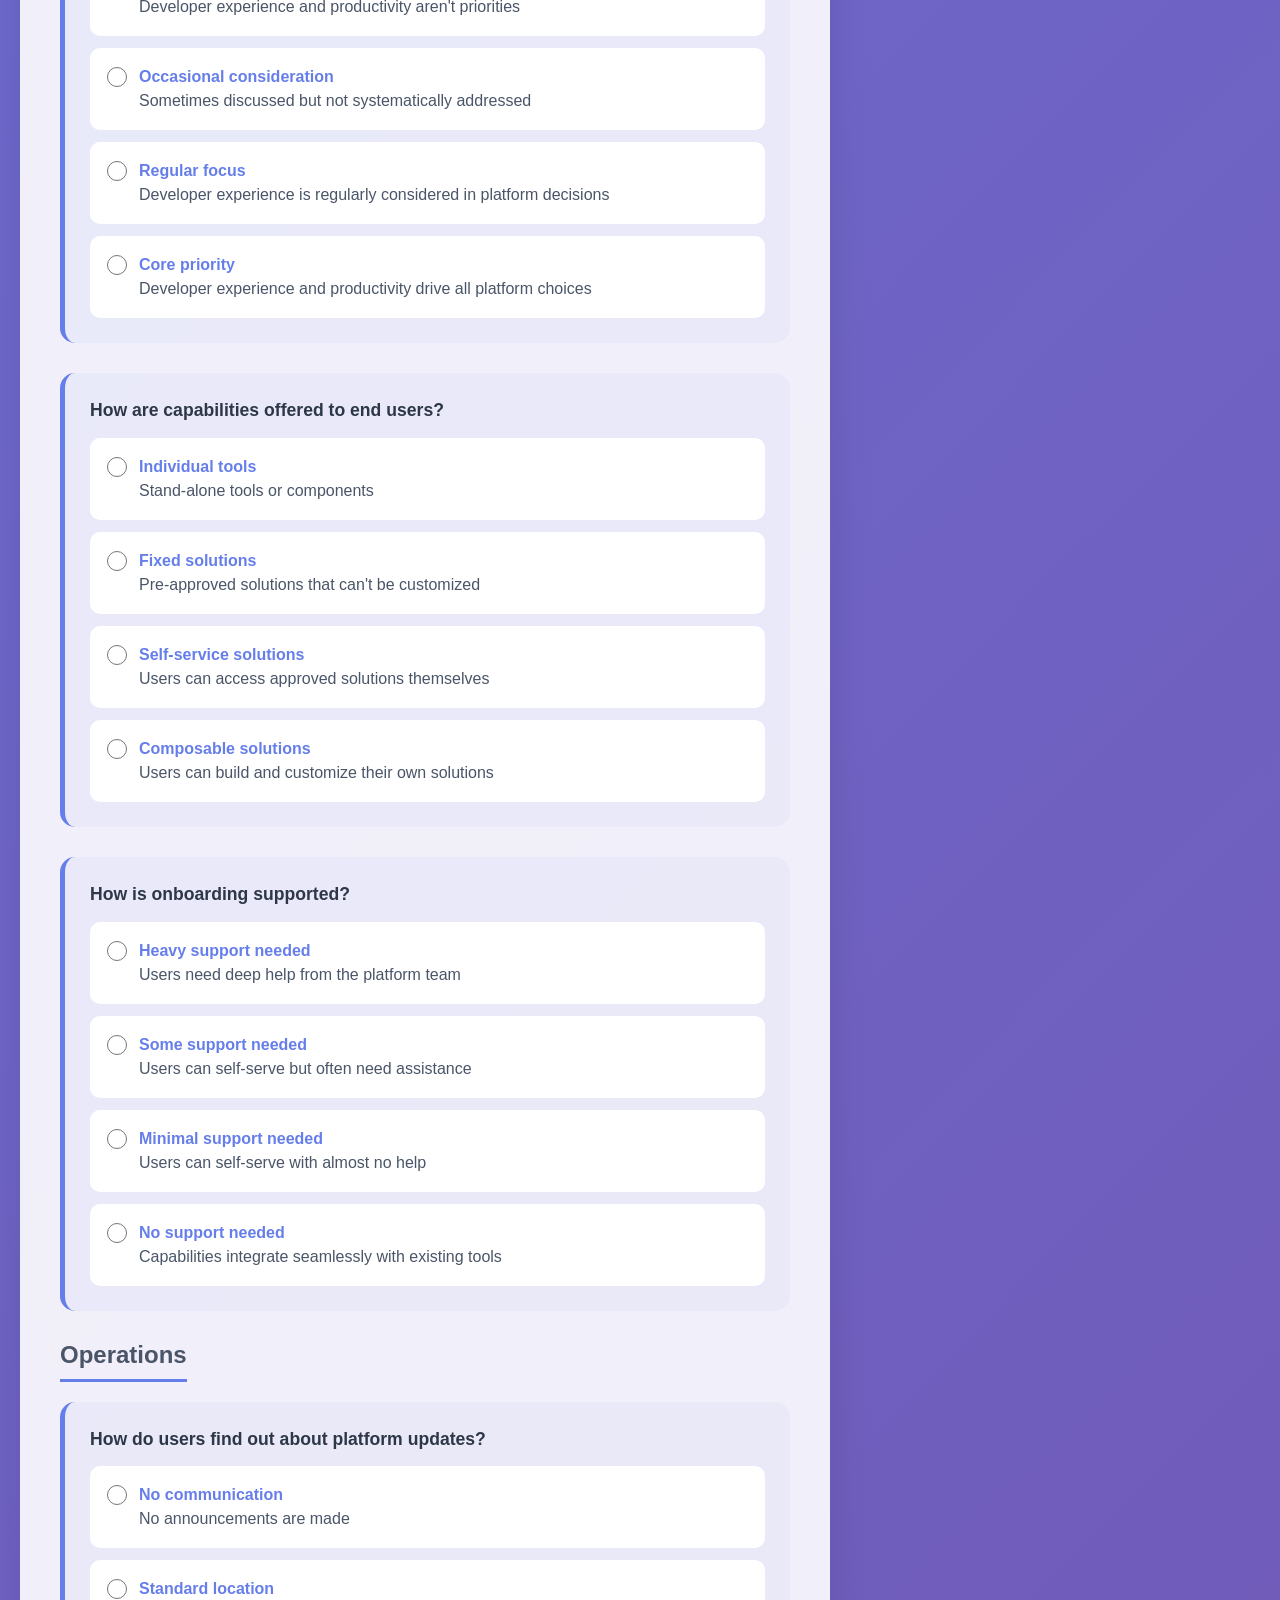
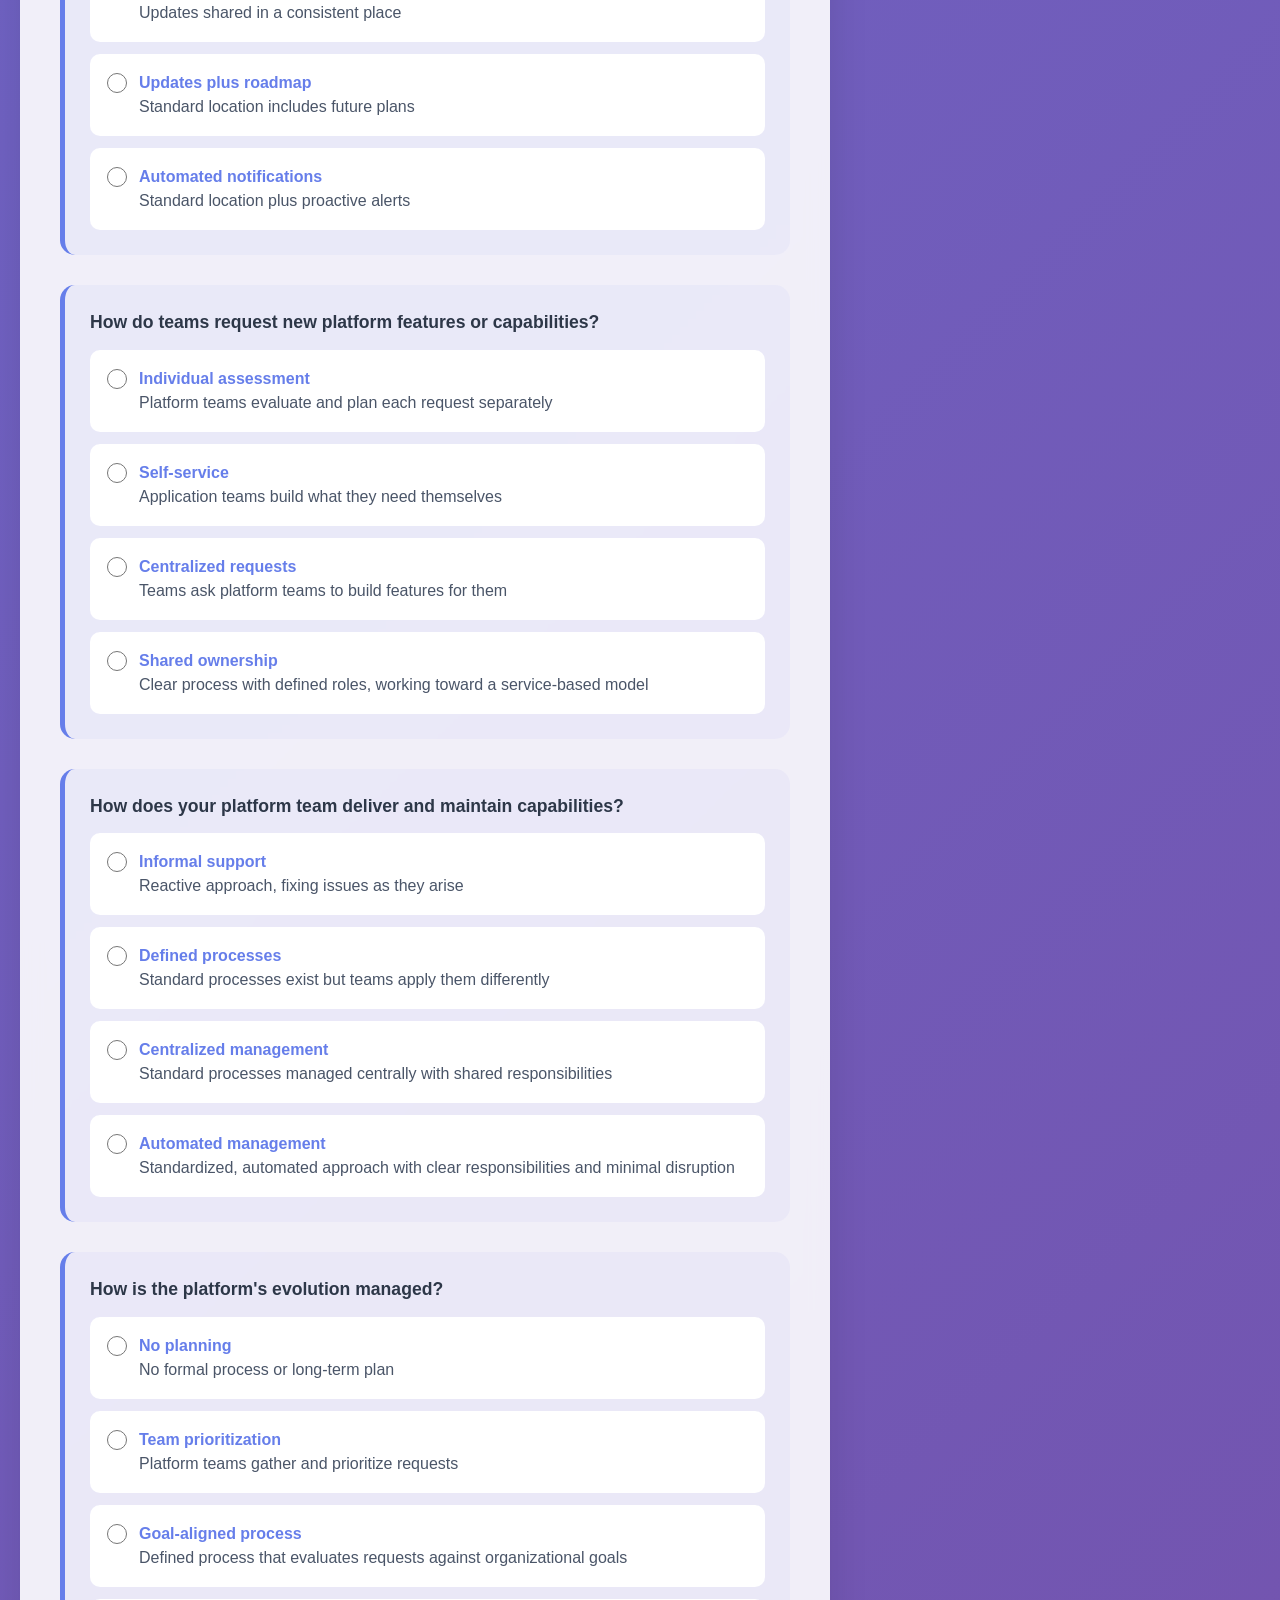
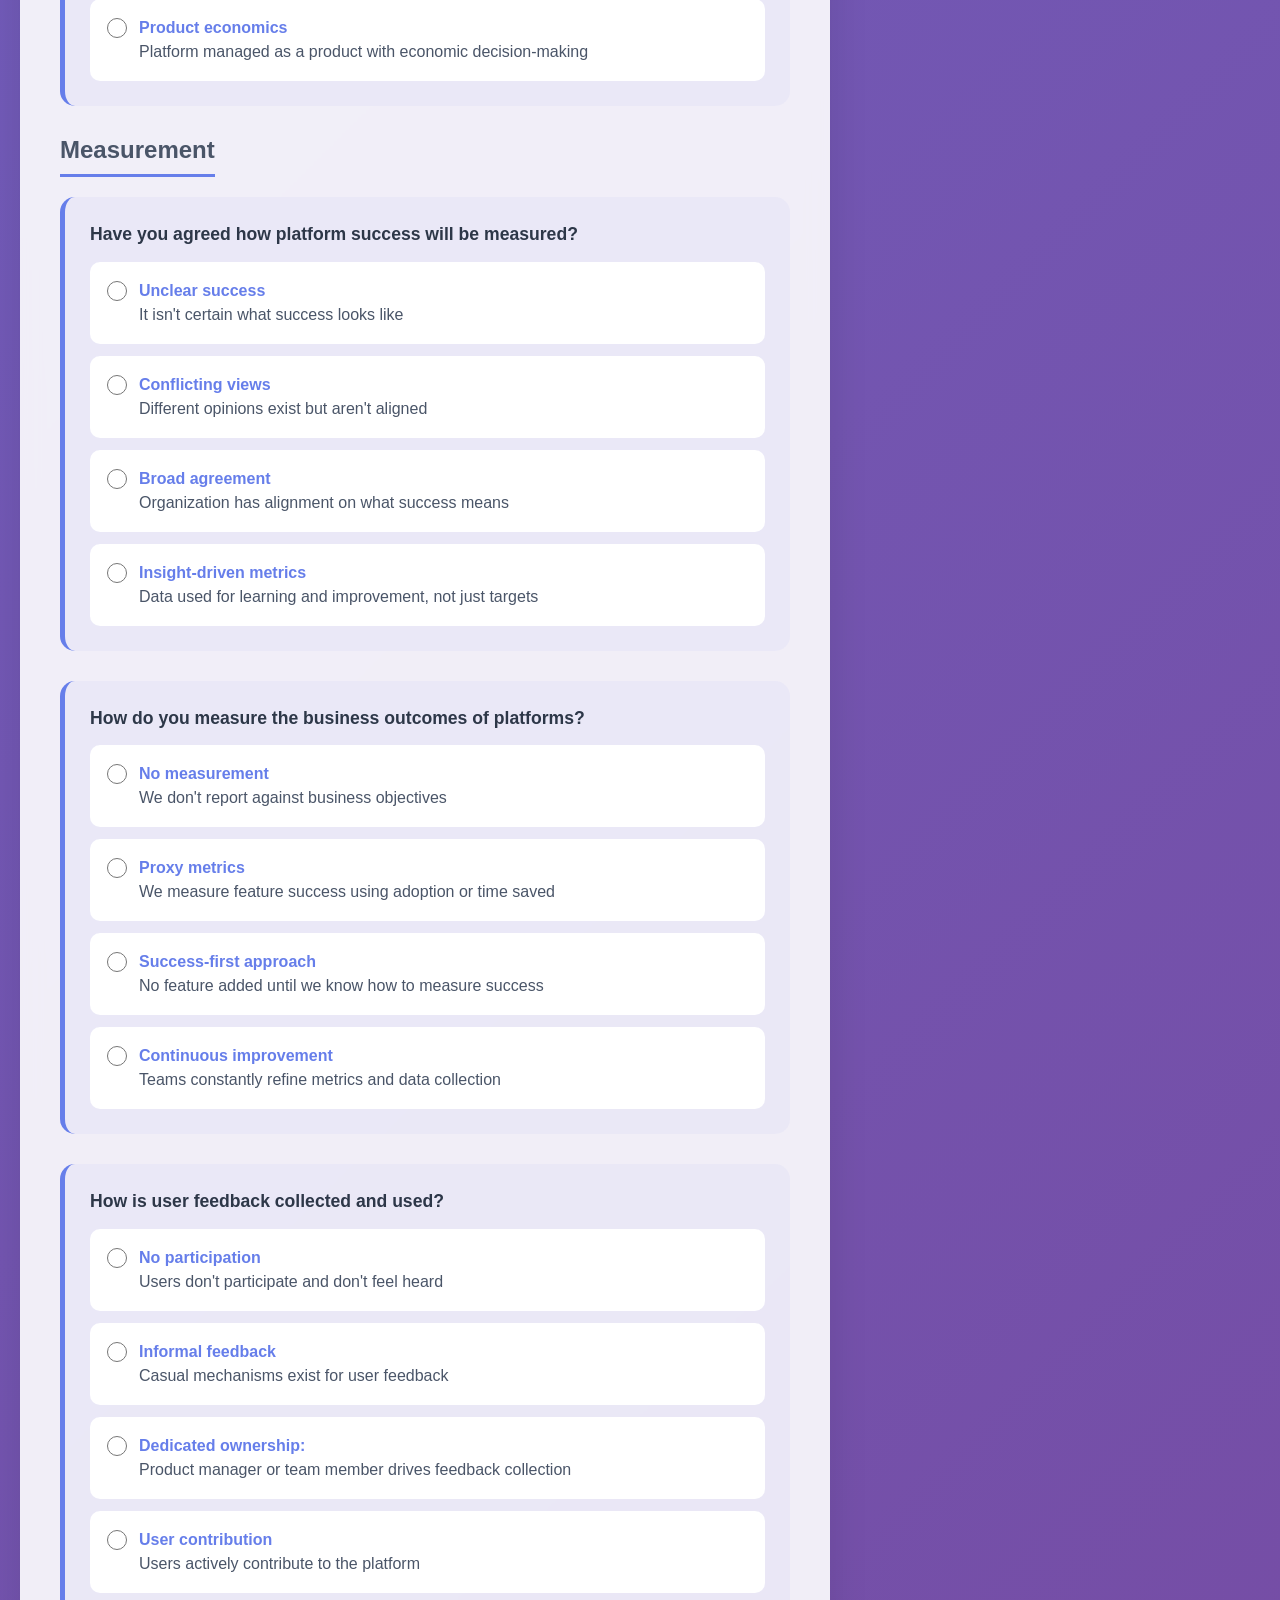
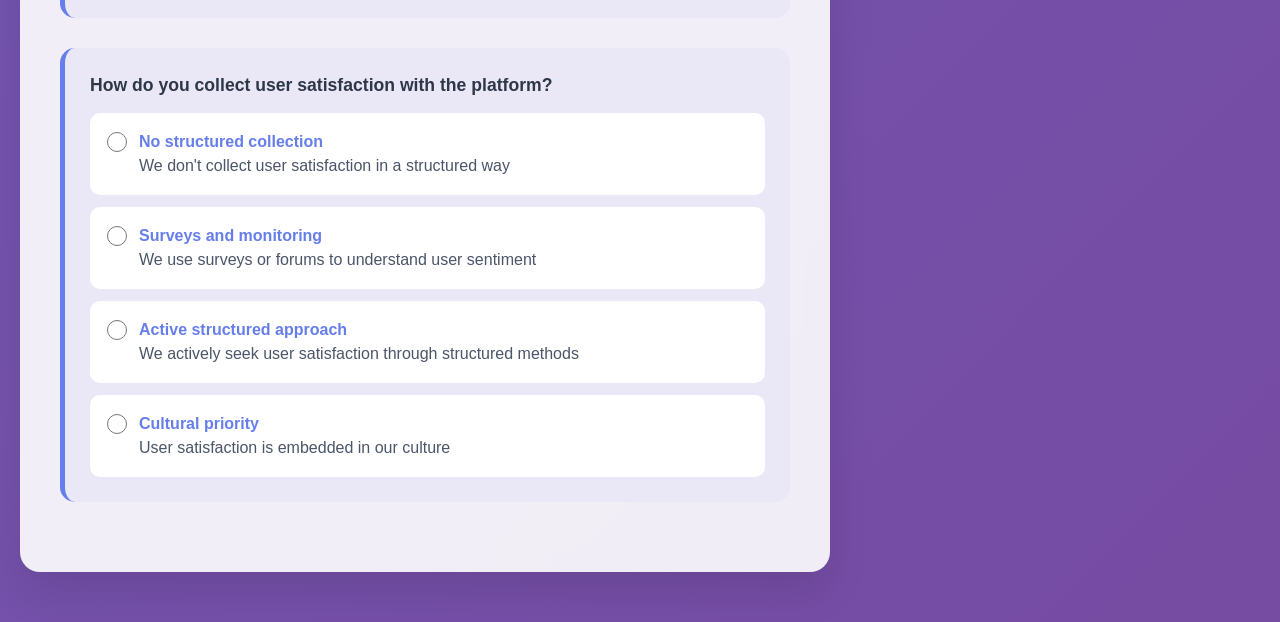
==== commit 71eb03bd: "Copy button UX improvement" ====
--- a/index.html
+++ b/index.html
@@ -965,7 +965,7 @@
         <div id="maturity-scores" class="scores"></div>
 
         <div class="share-button">
-          <a onclick="copyURLToClipboard()">📋 Copy Shareable Link</a>
+          <a onclick="copyURLToClipboard(this)">📋 Copy Shareable Link</a>
         </div>
       </div>
     </div>
--- a/style.css
+++ b/style.css
@@ -125,6 +125,7 @@
 
 .share-button {
     padding-block-start: 2em;
+    text-align: center;
 }
 
 .share-button a {
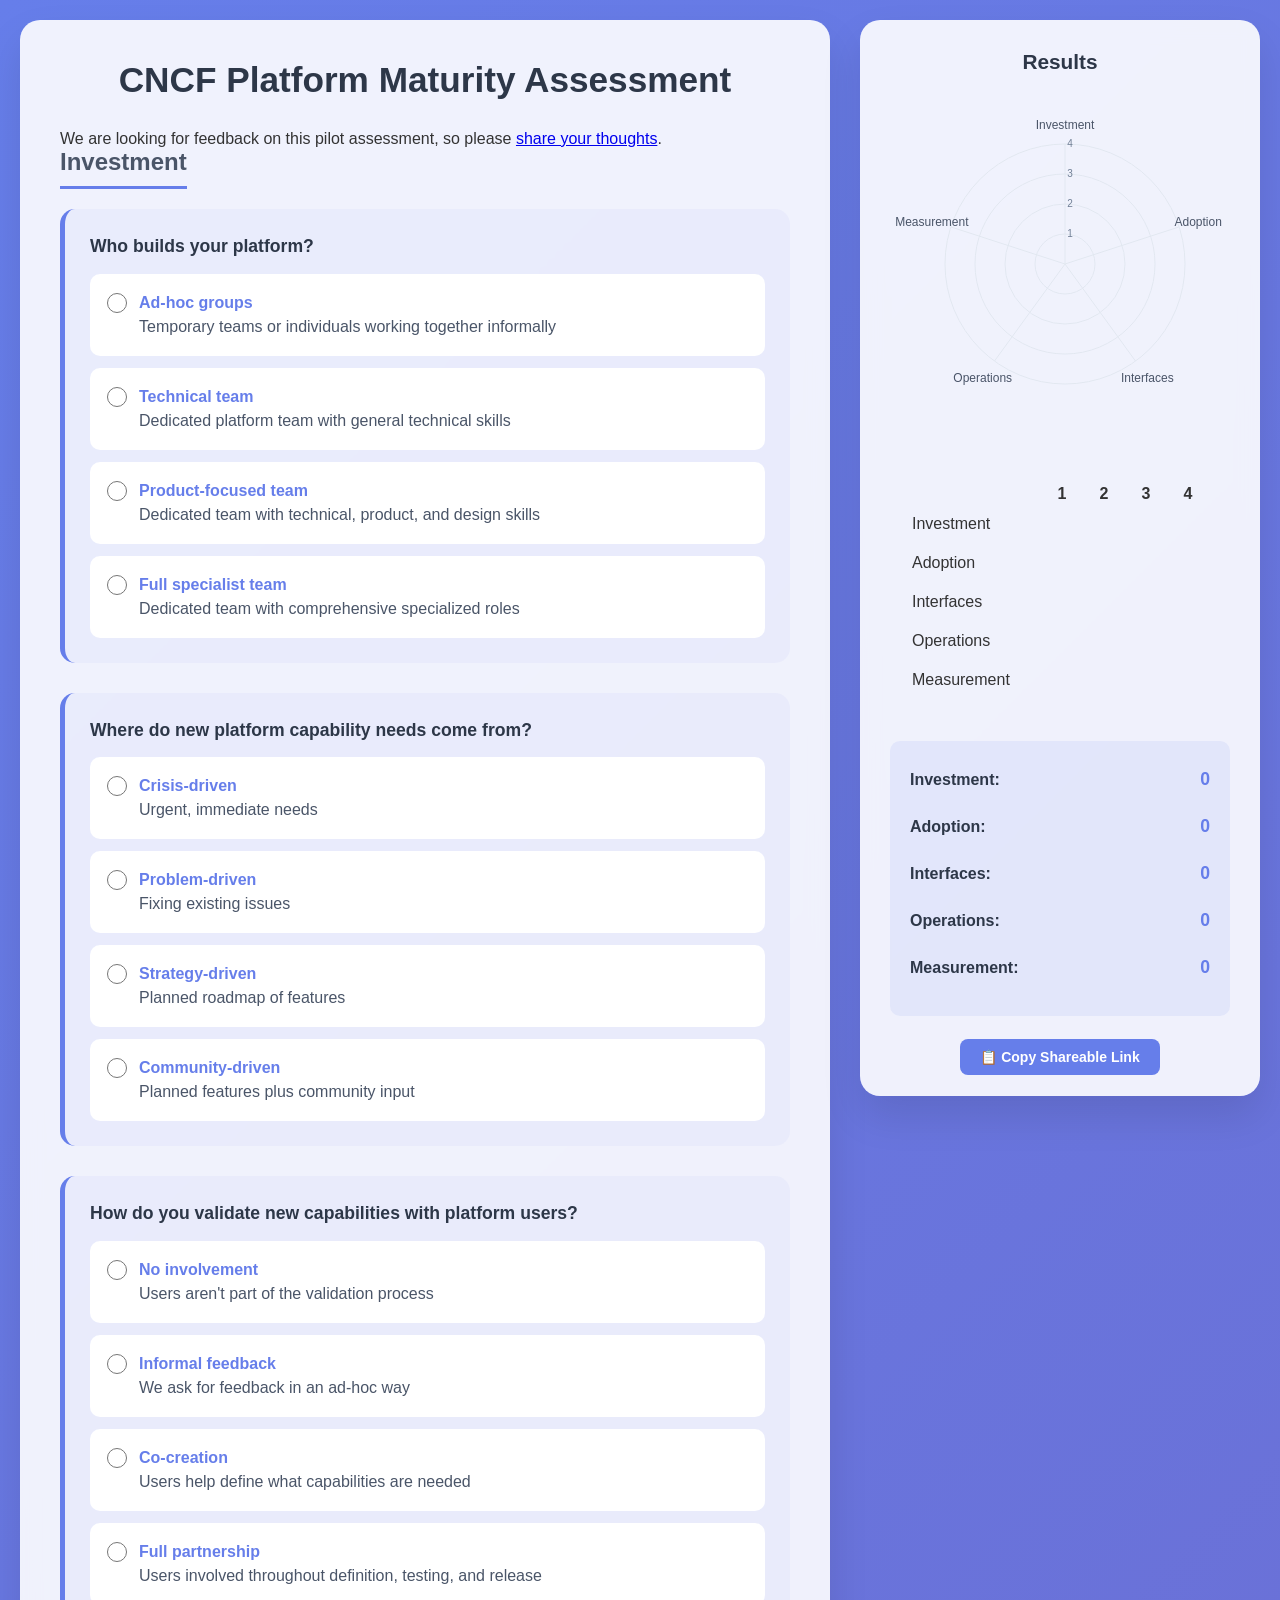
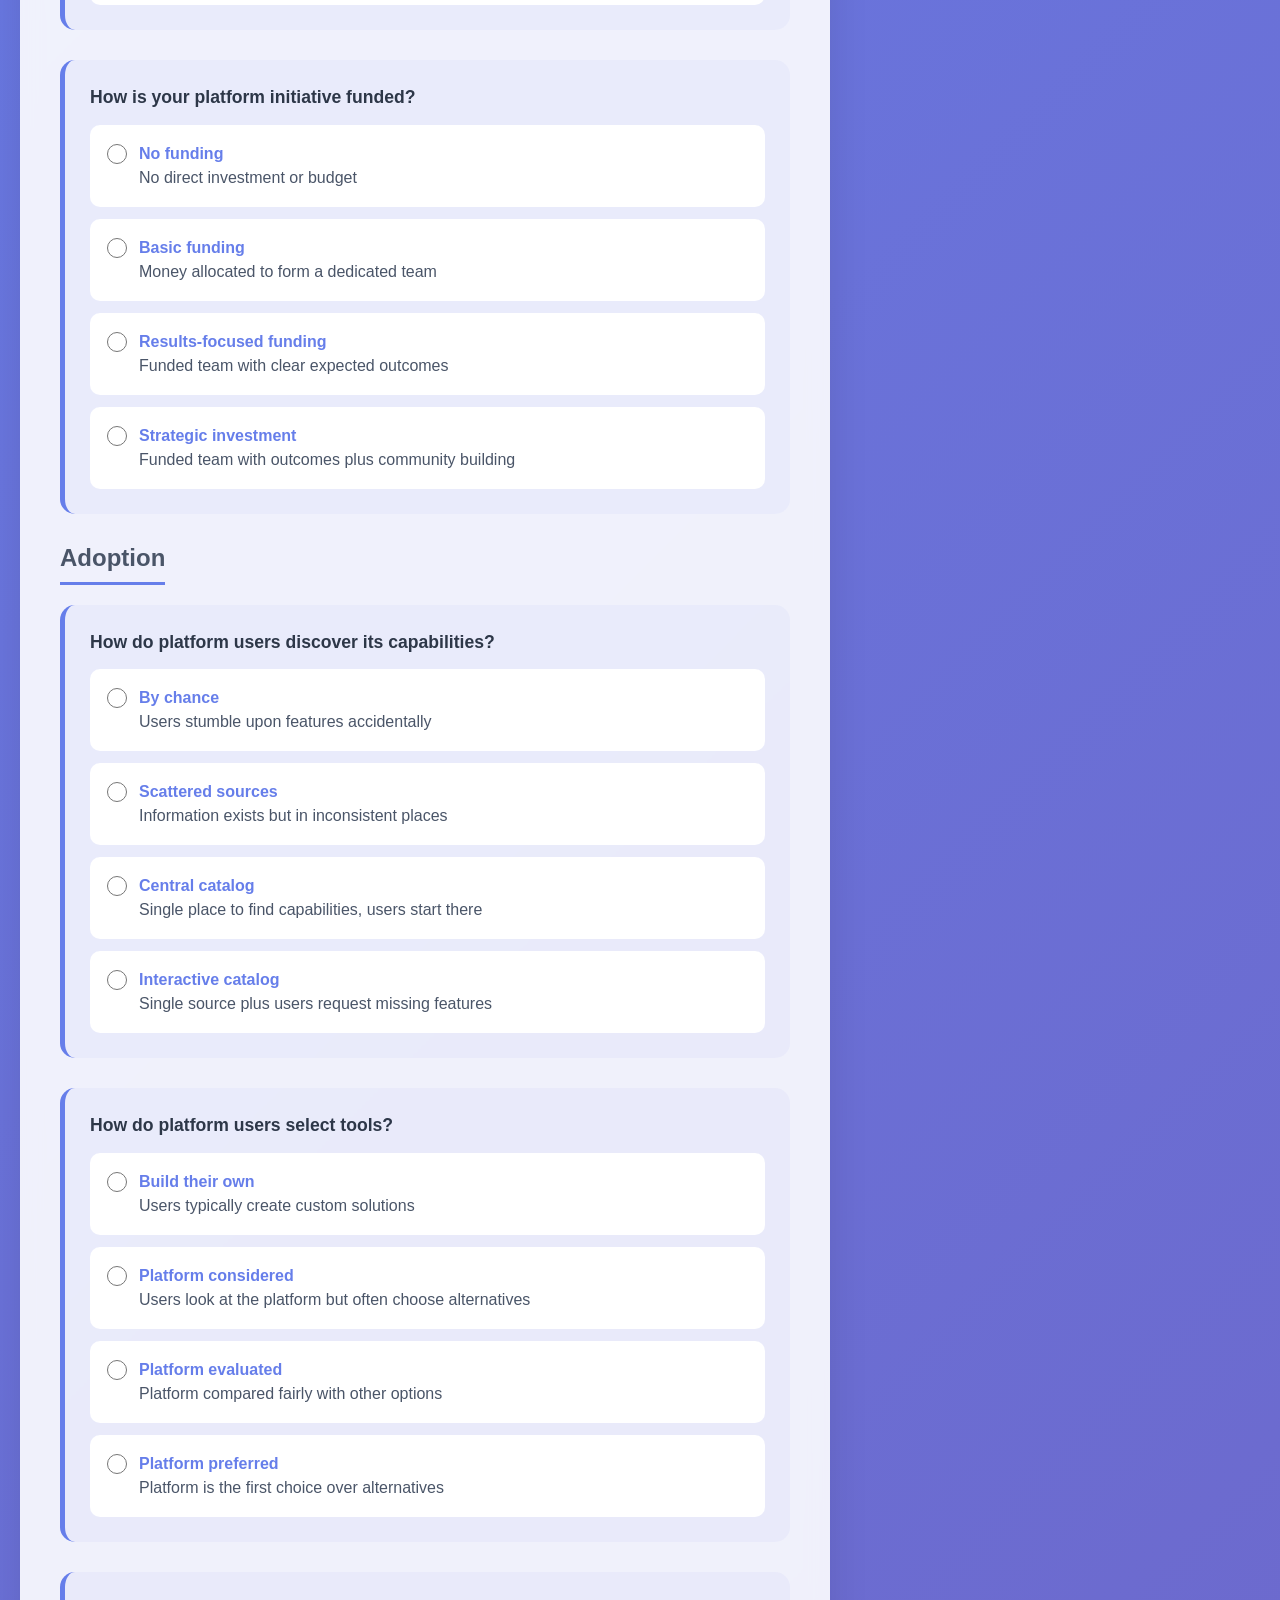
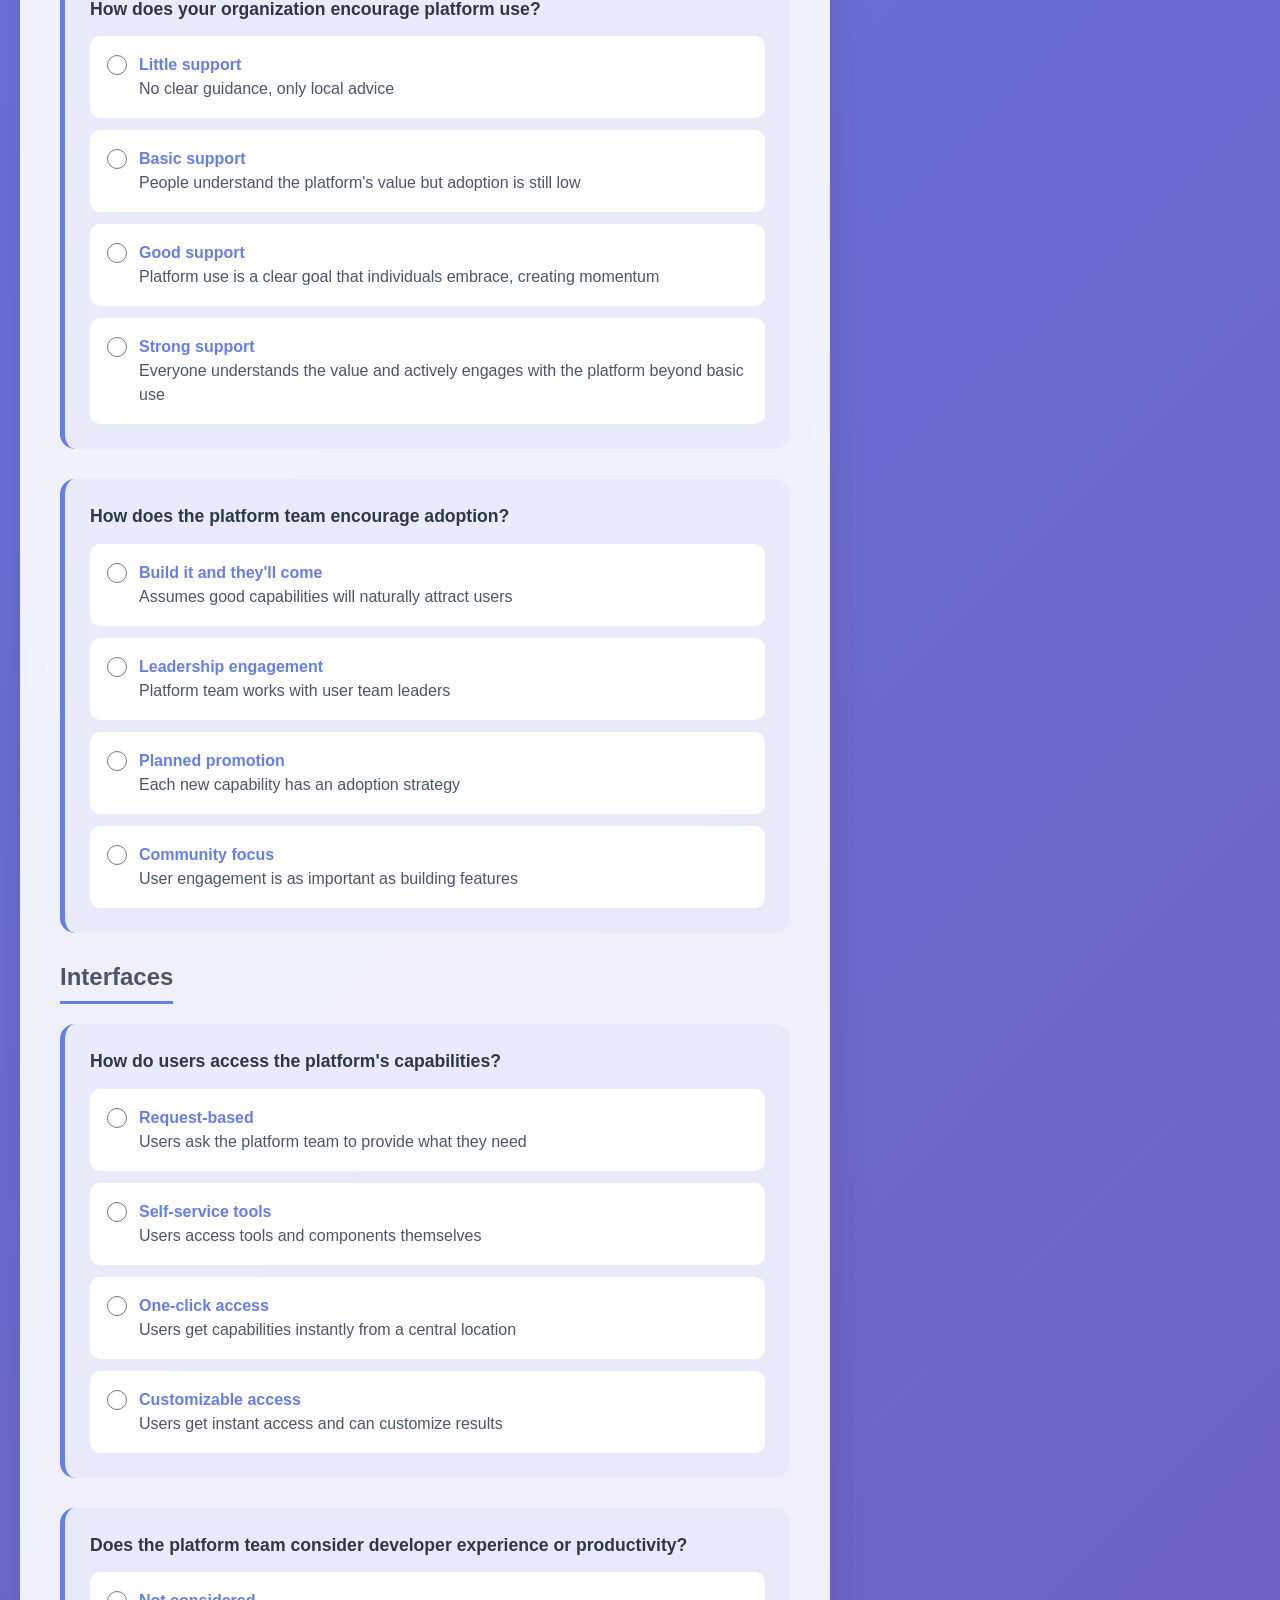
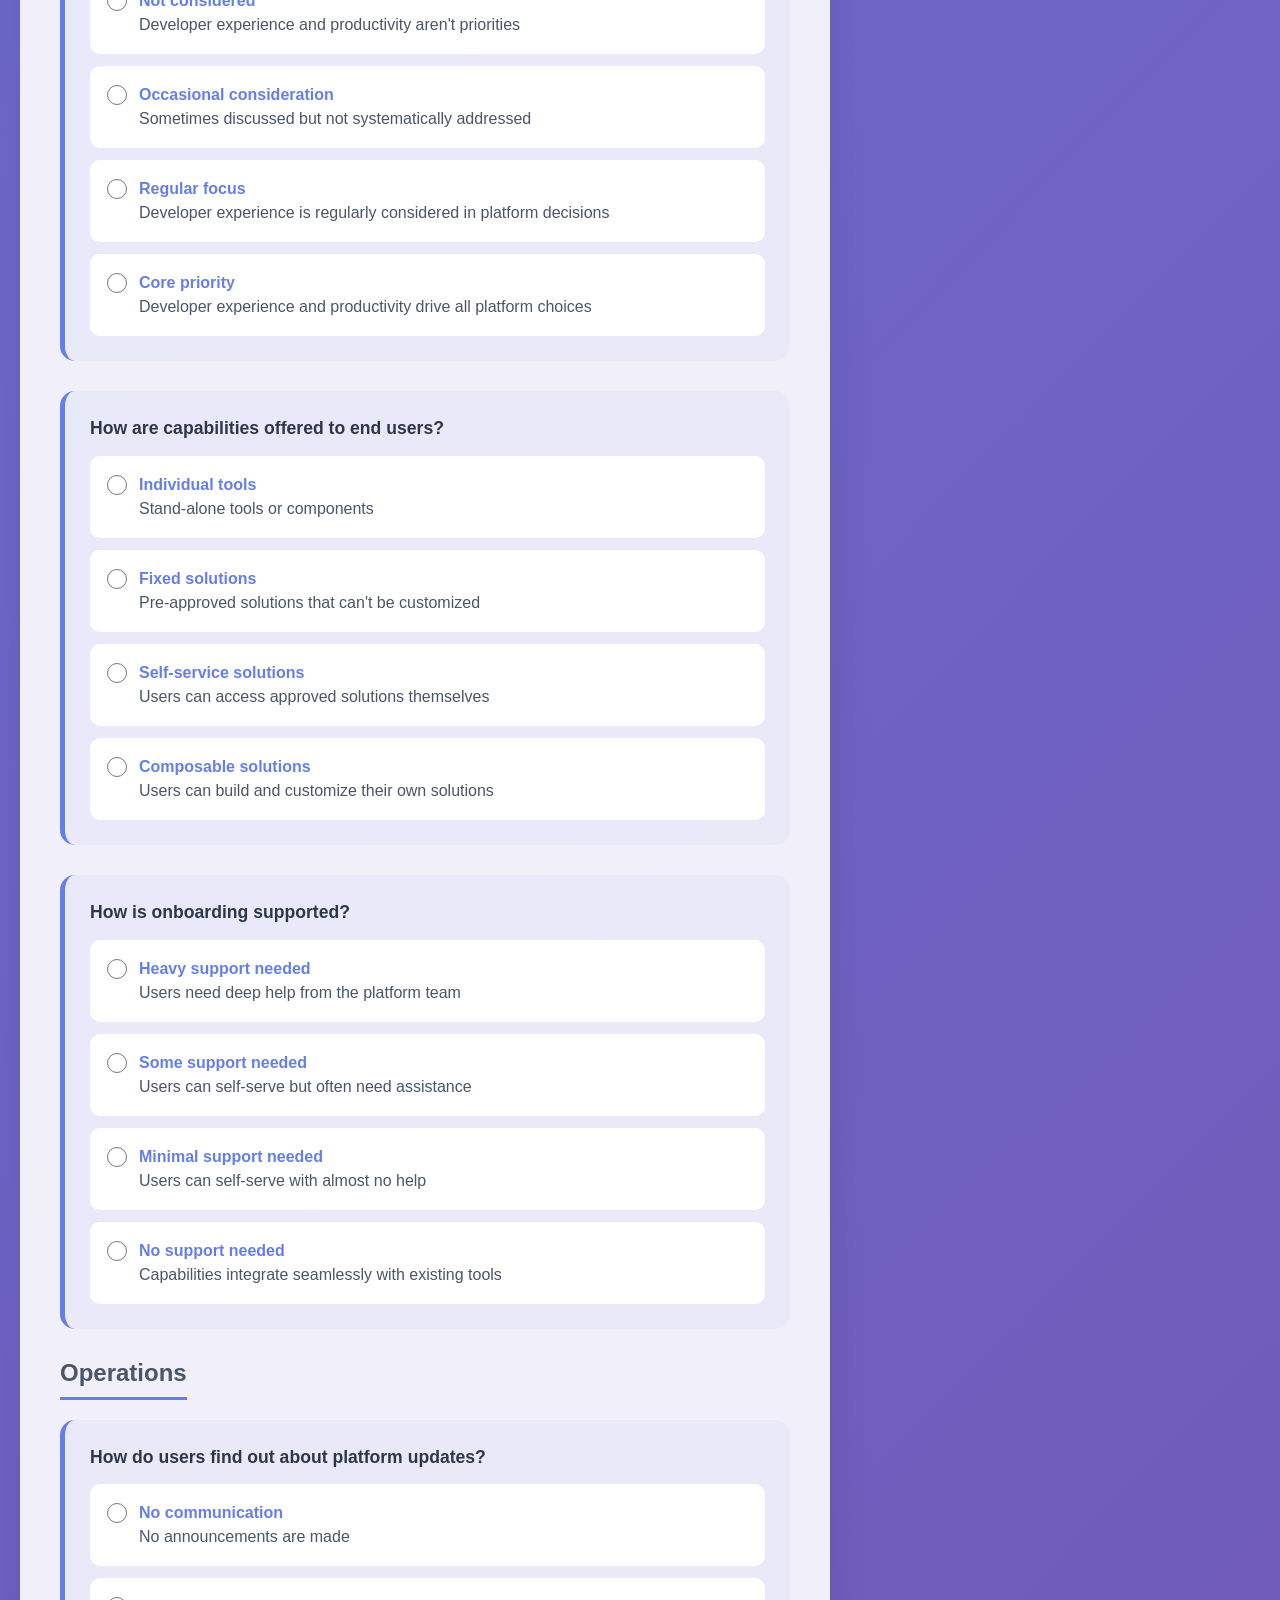
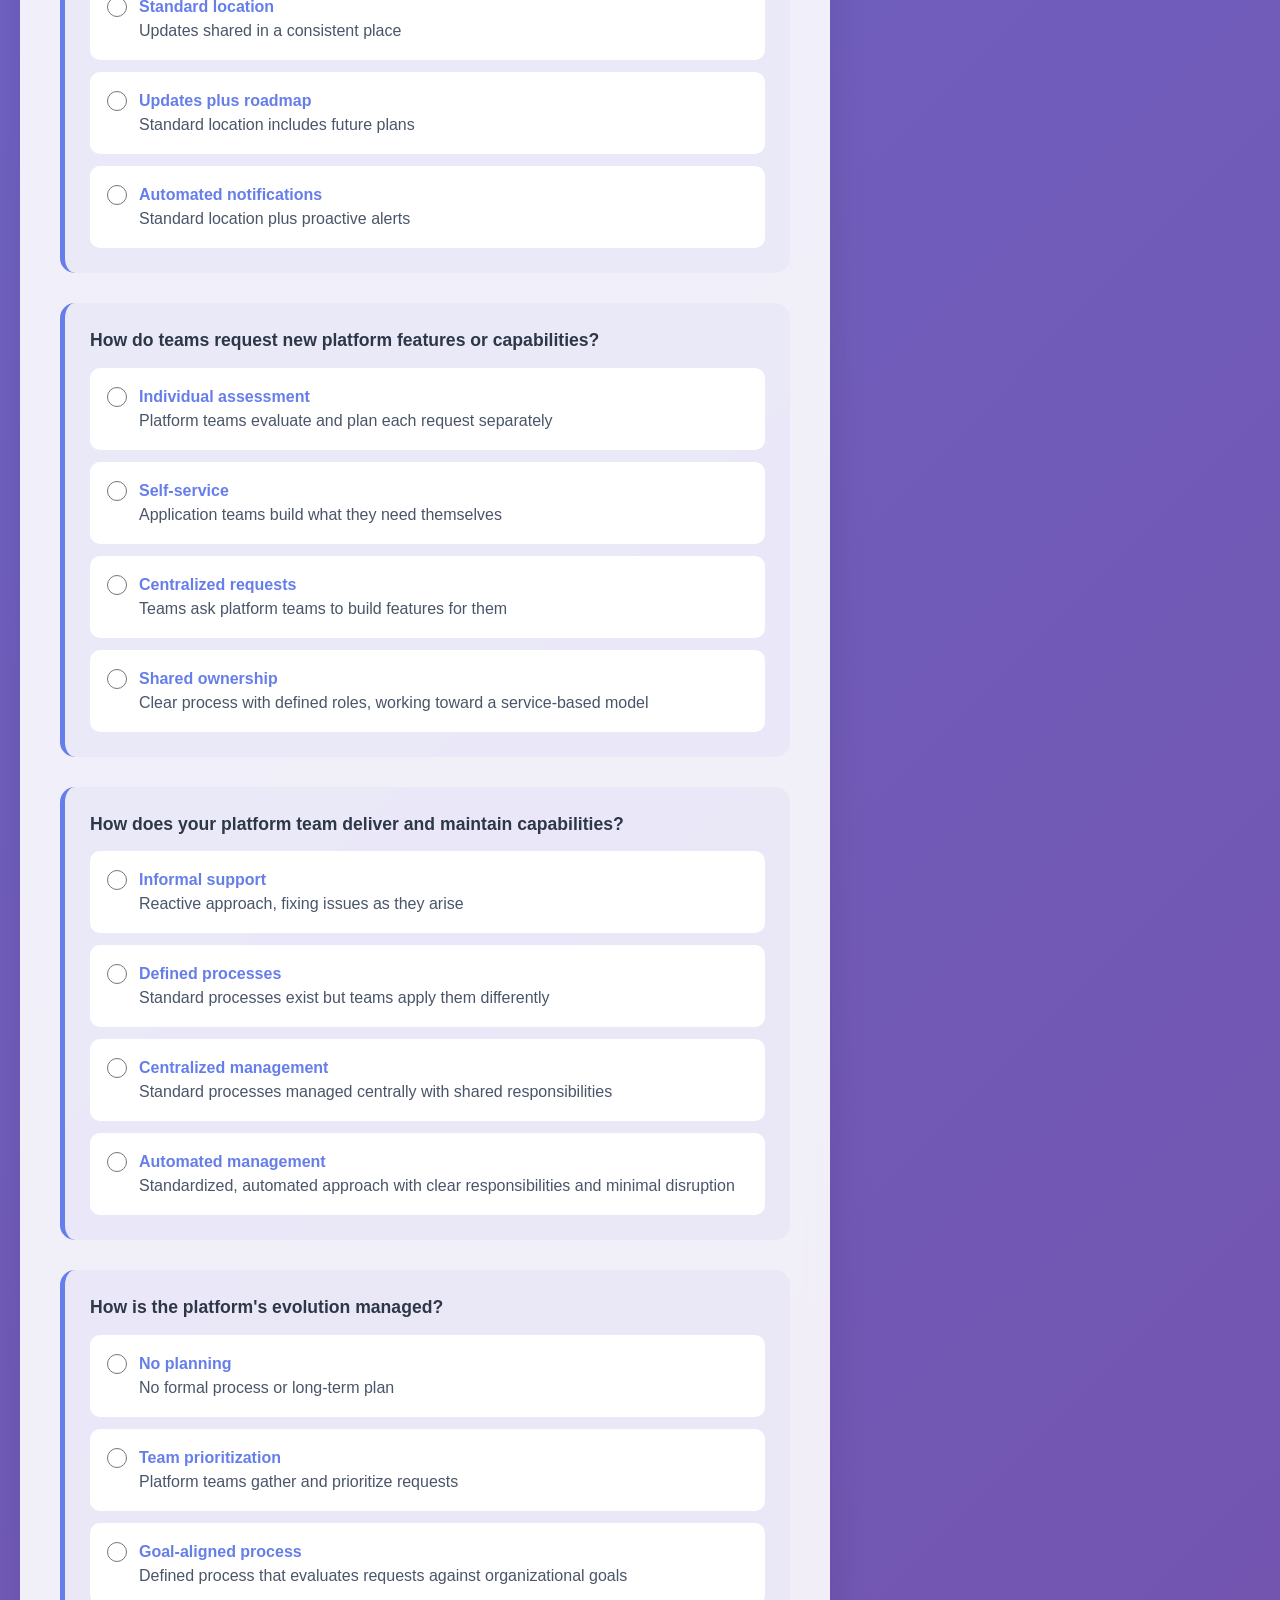
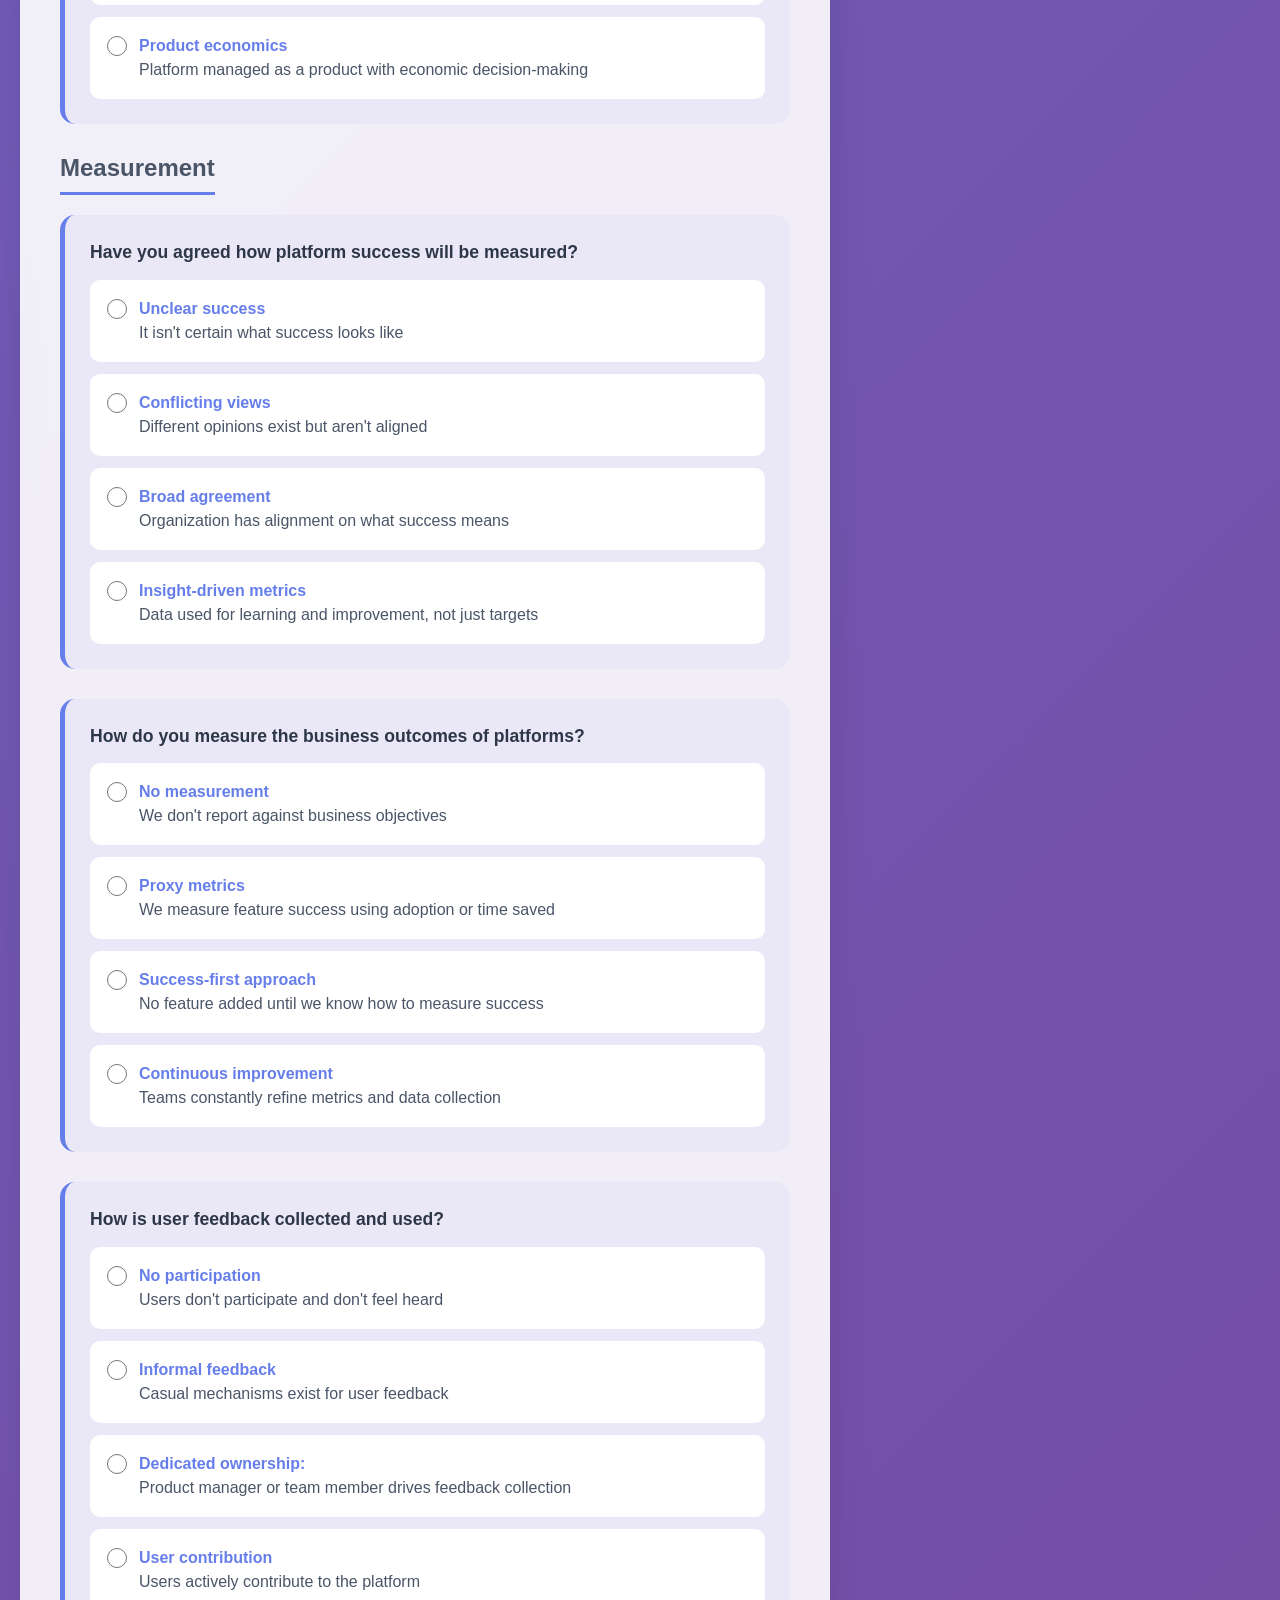
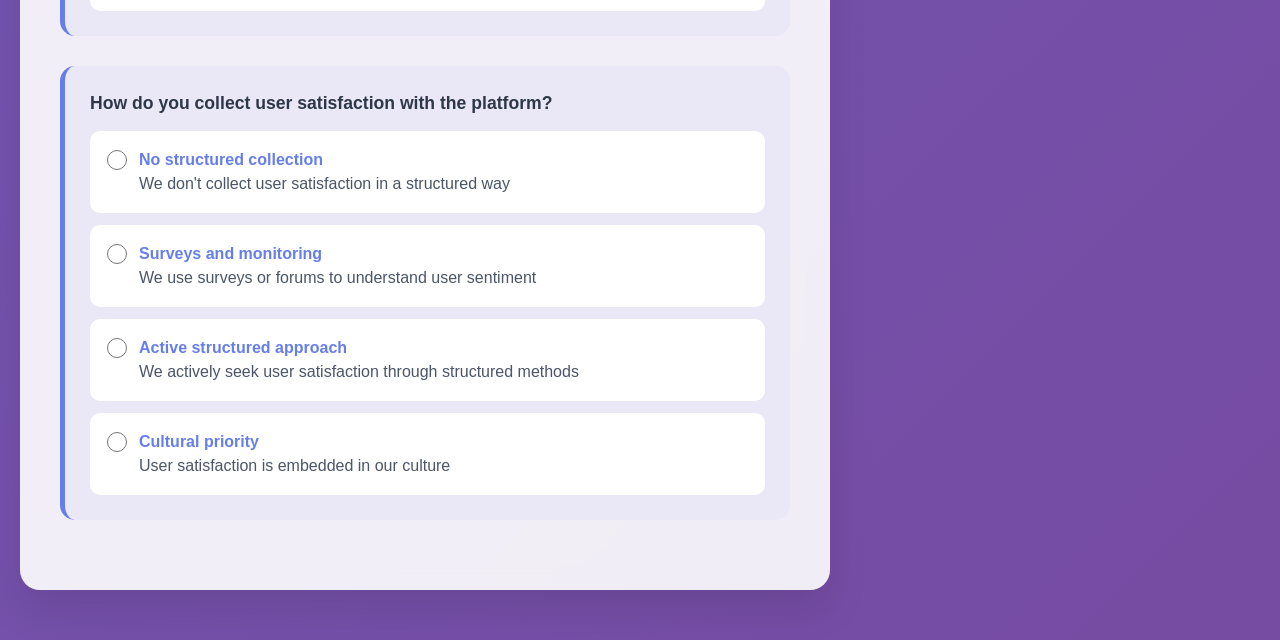
==== commit b6eb6d5b: "Update index.html" ====
--- a/index.html
+++ b/index.html
@@ -10,6 +10,8 @@
     <div class="container">
       <div class="form-section">
         <h1>CNCF Platform Maturity Assessment</h1>
+        <p>We are looking for feedback on this pilot assessment, so please 
+          <a href="https://docs.google.com/forms/d/1SW8NE-7E2zjhoun4jklRPmH5sYgJ_3rTw2D_FoOwViA/viewform">share your thoughts</a>.</p>
         <form id="maturity-form">
           <fieldset>
             <legend data-category="investment">Investment</legend>
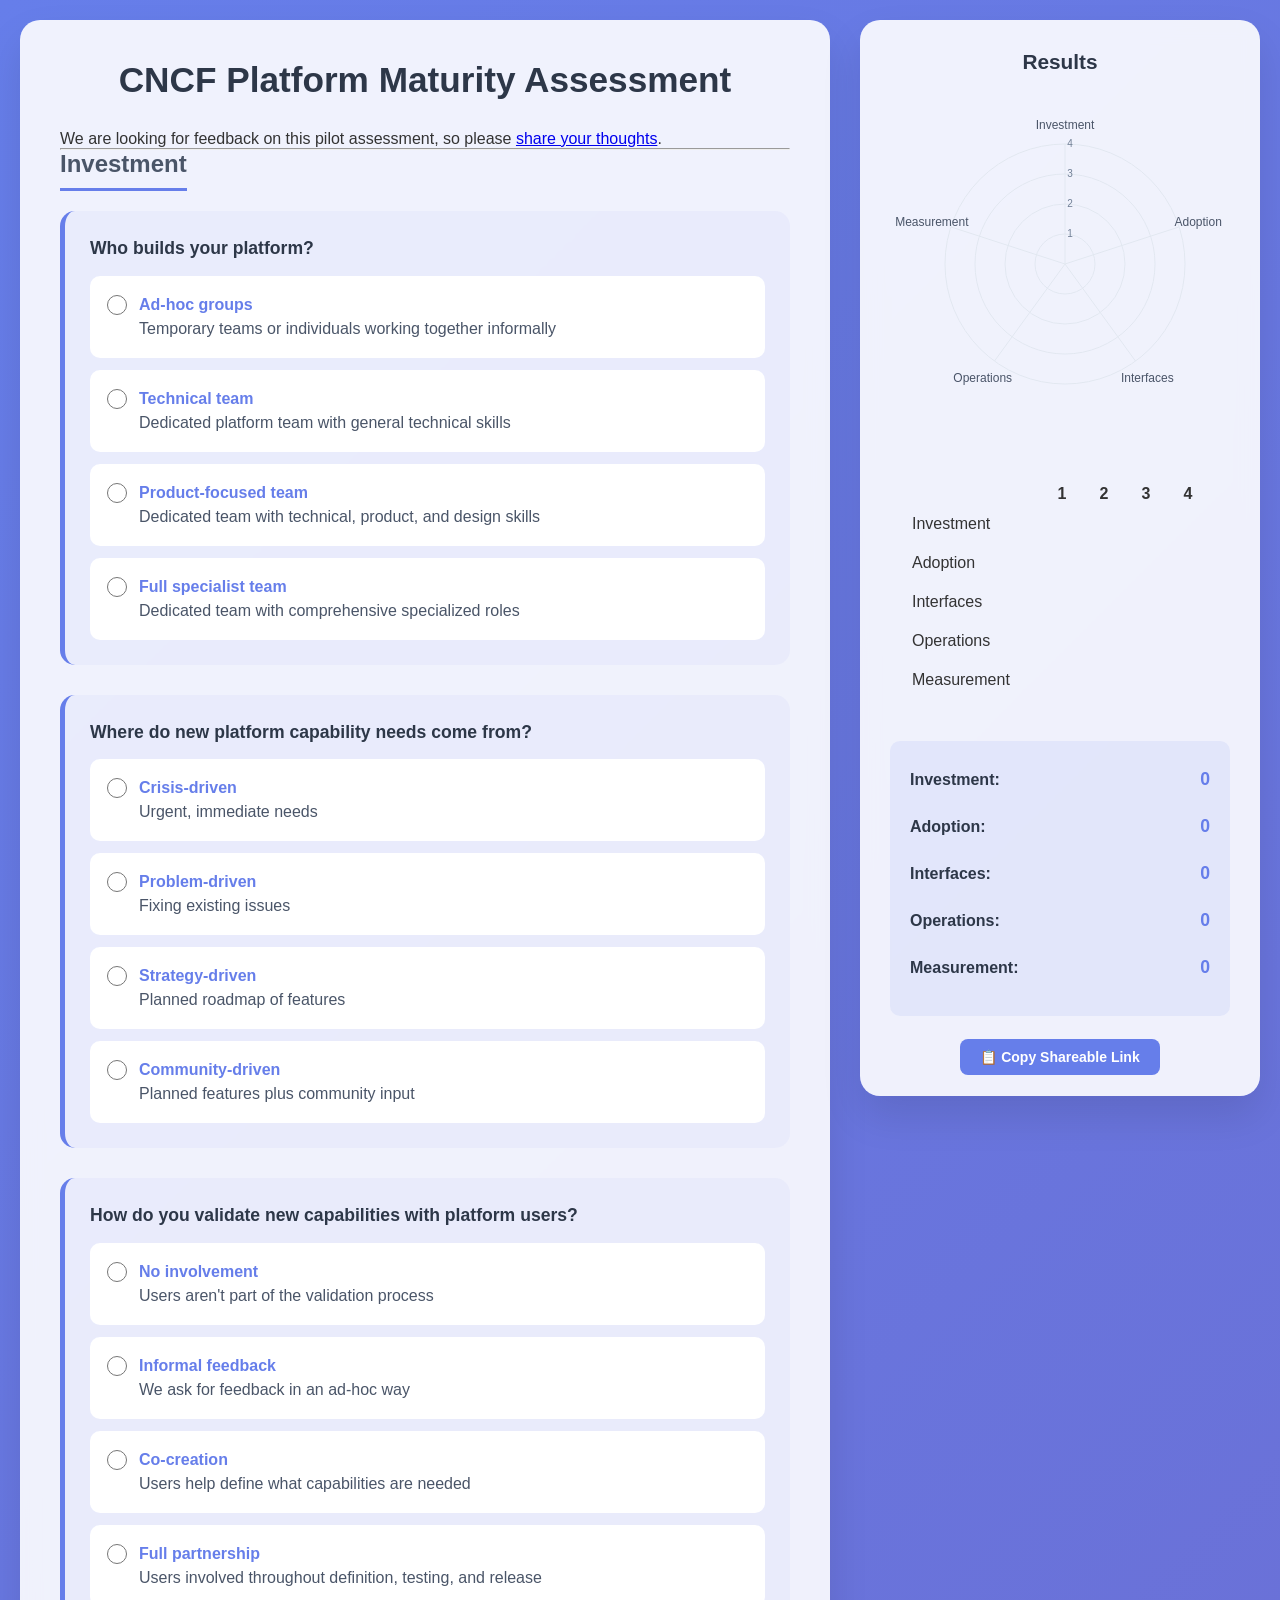
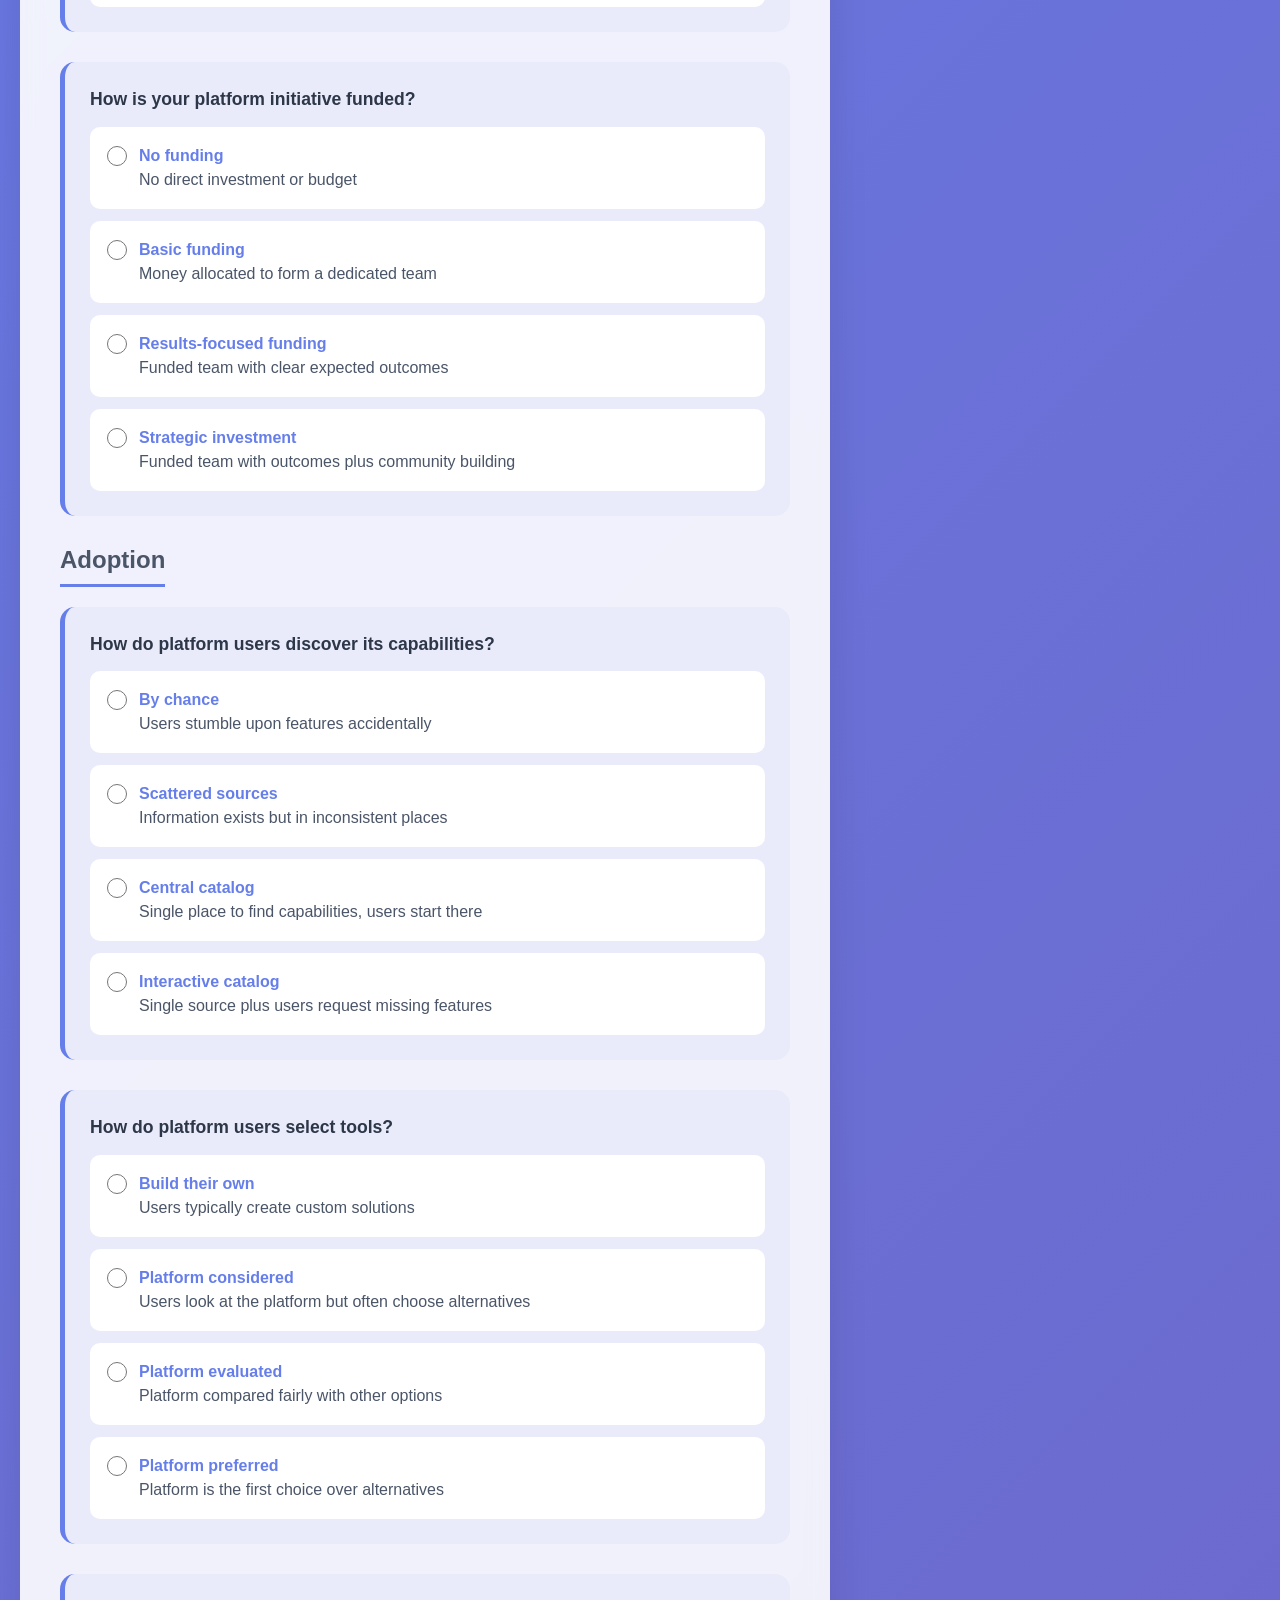
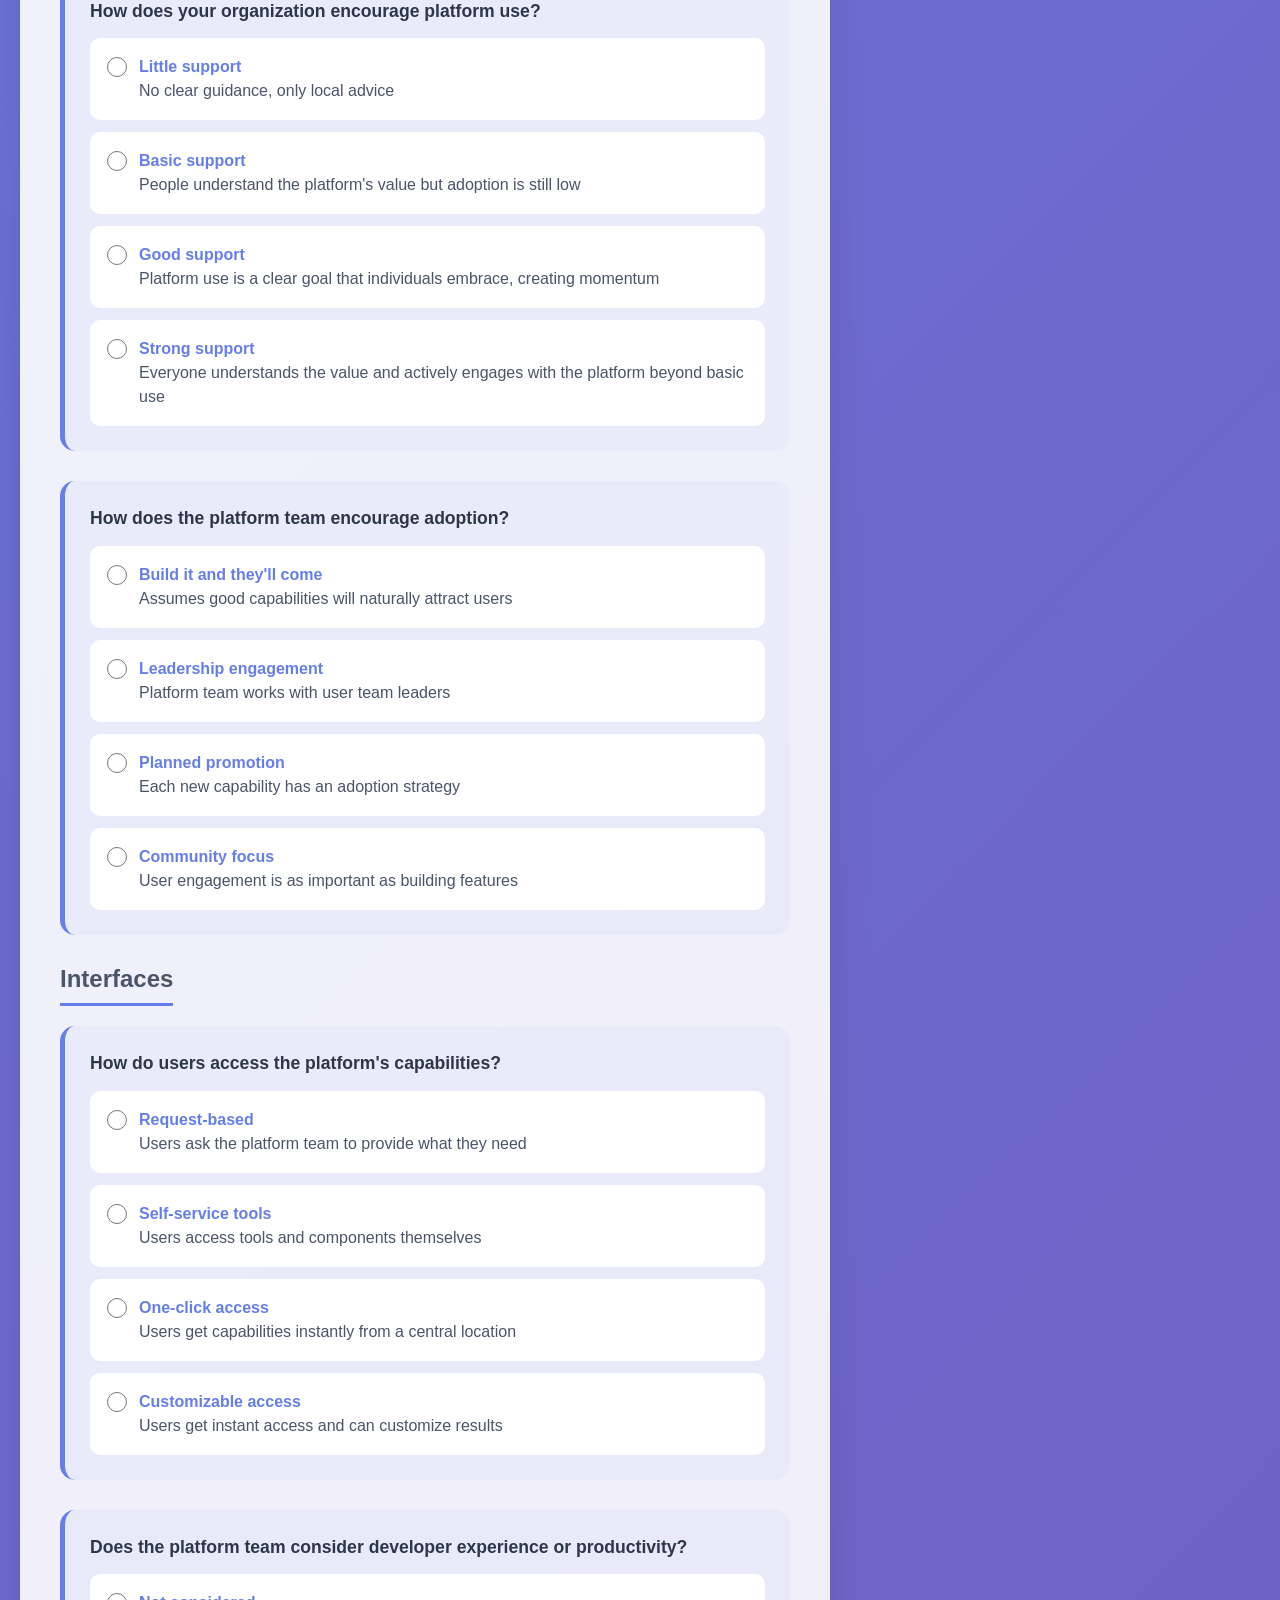
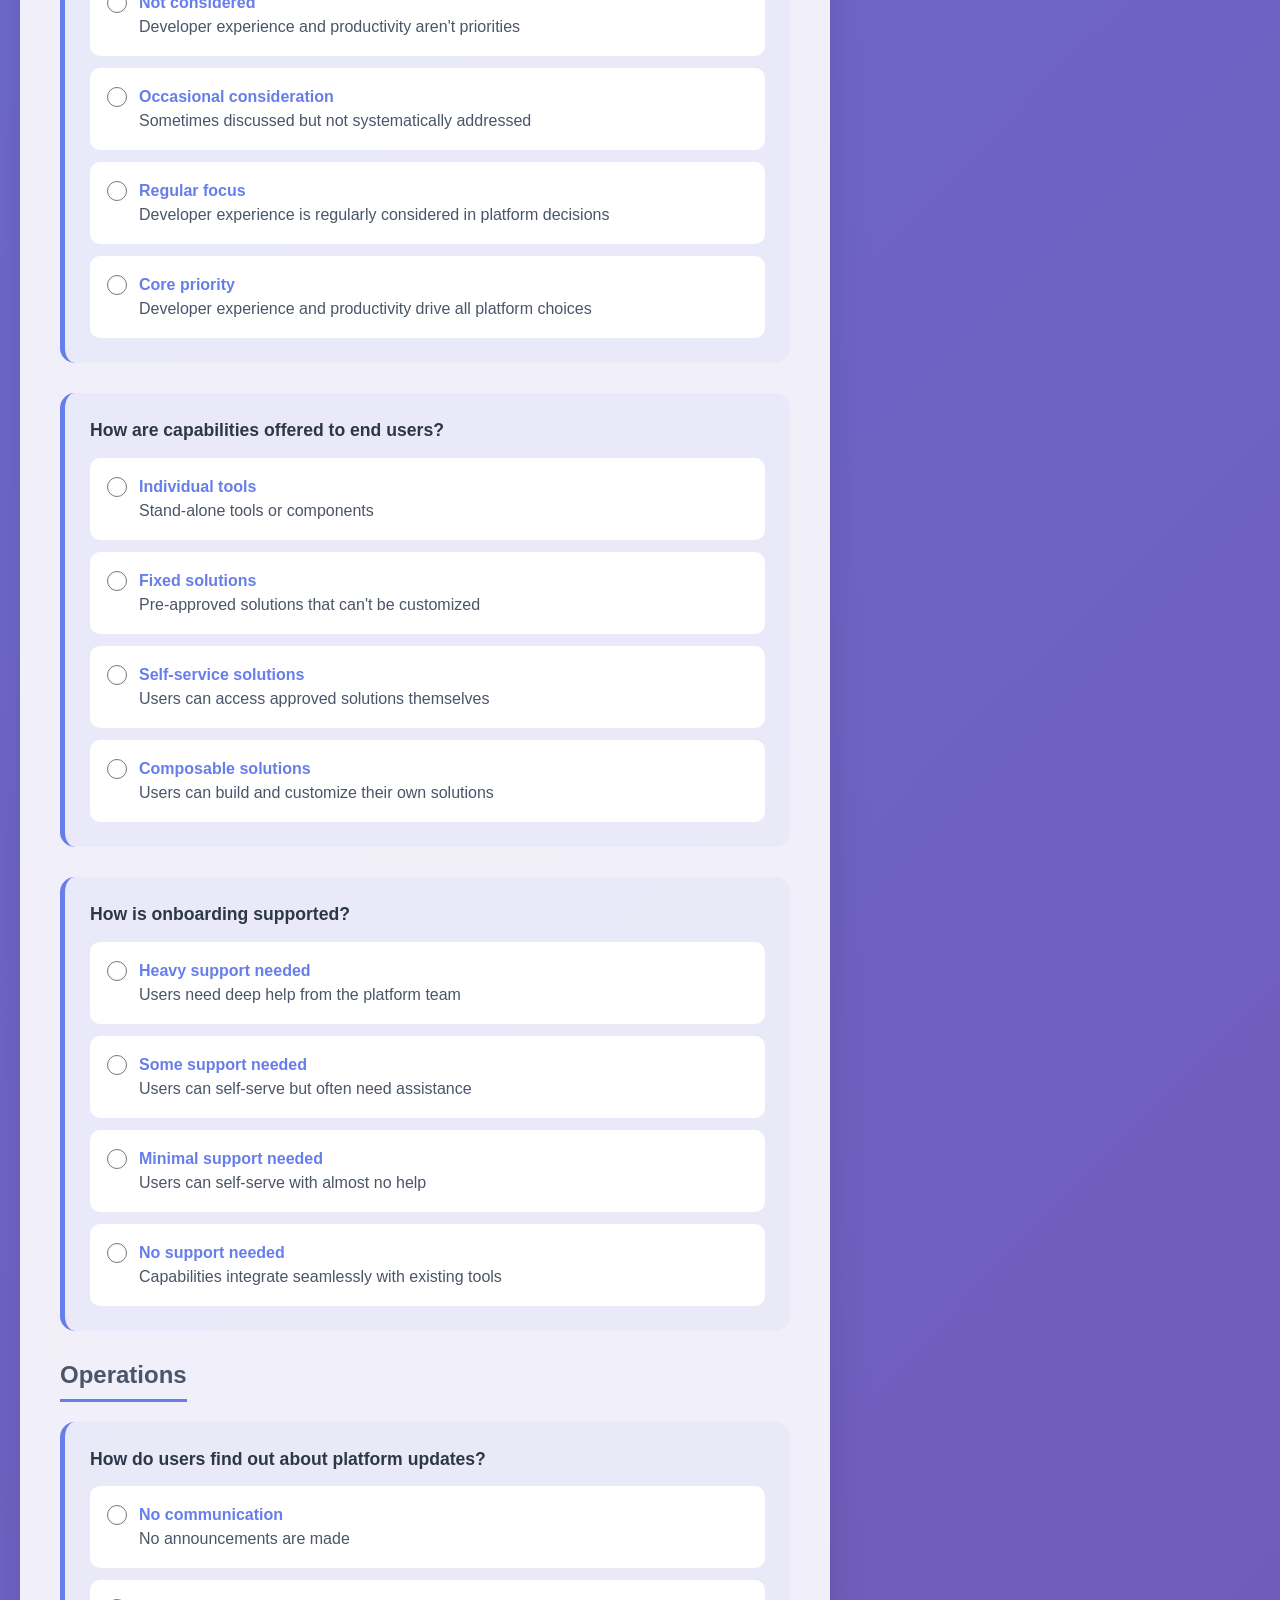
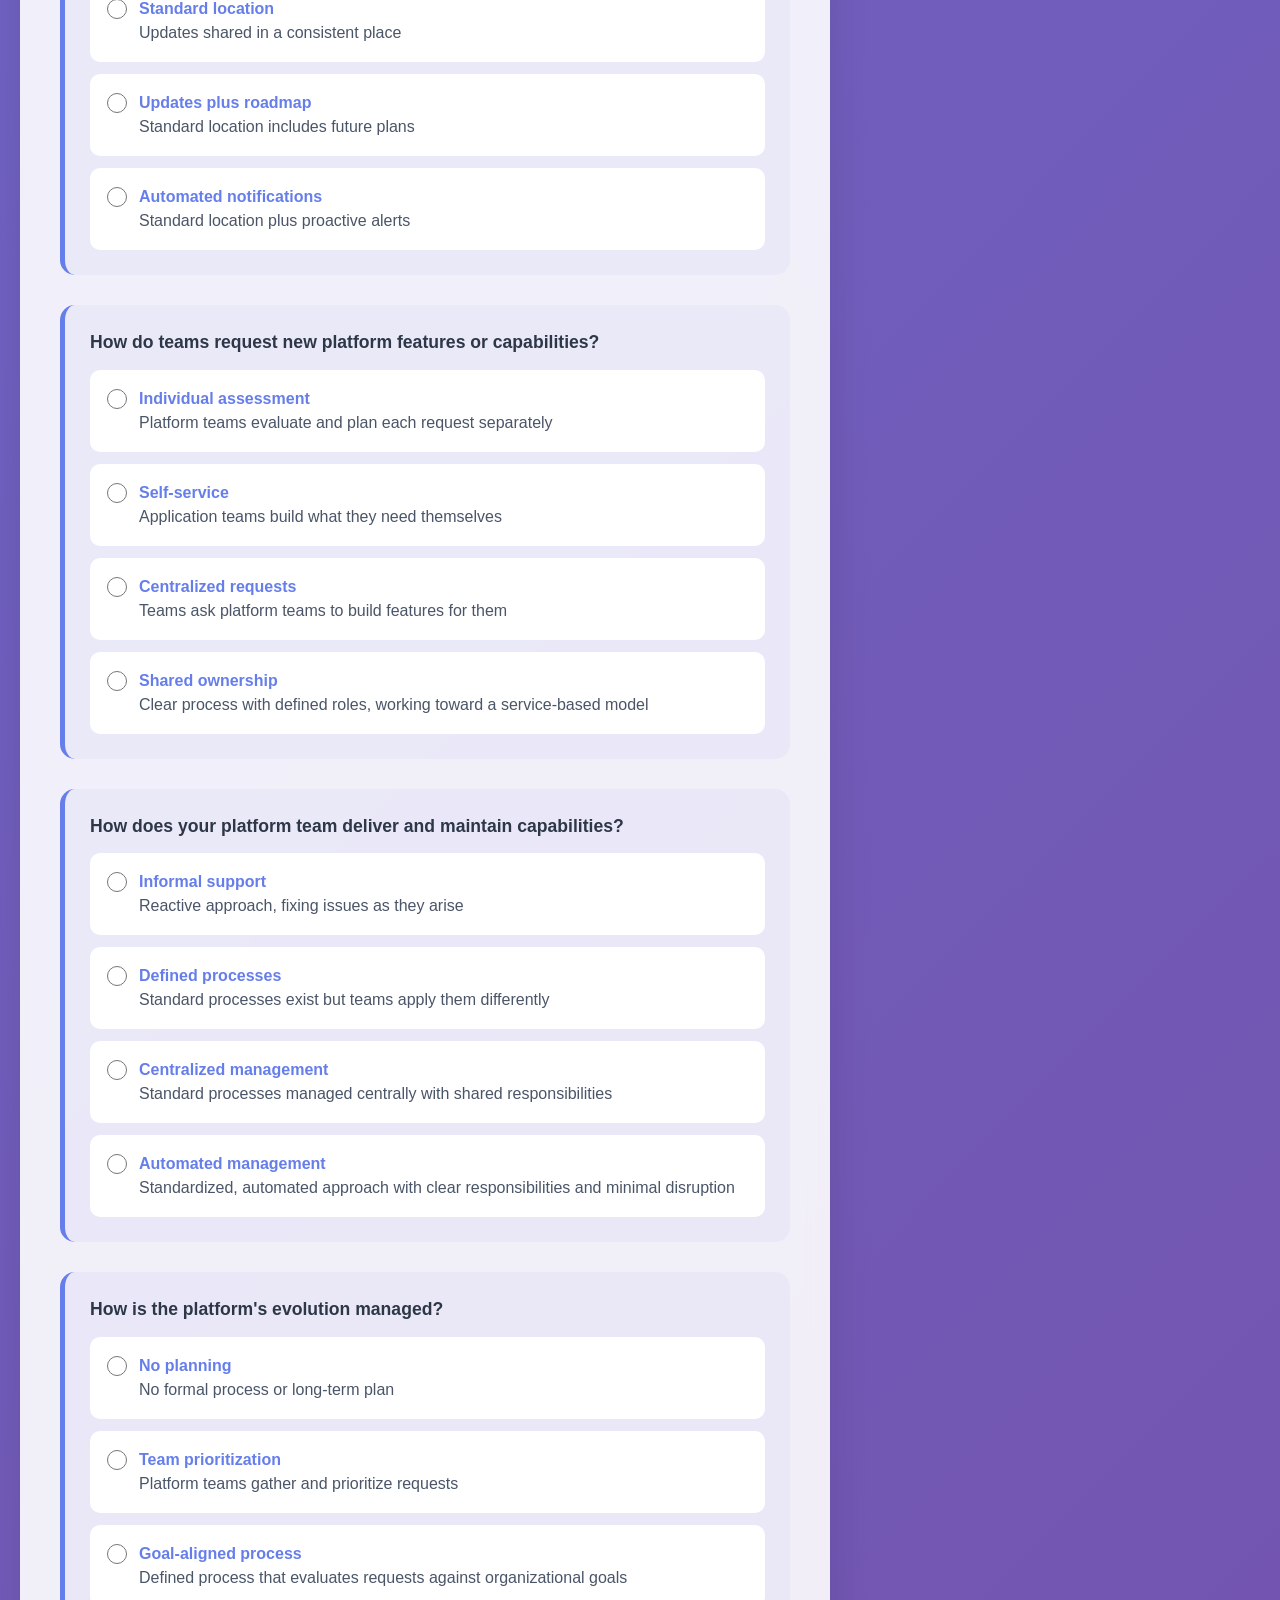
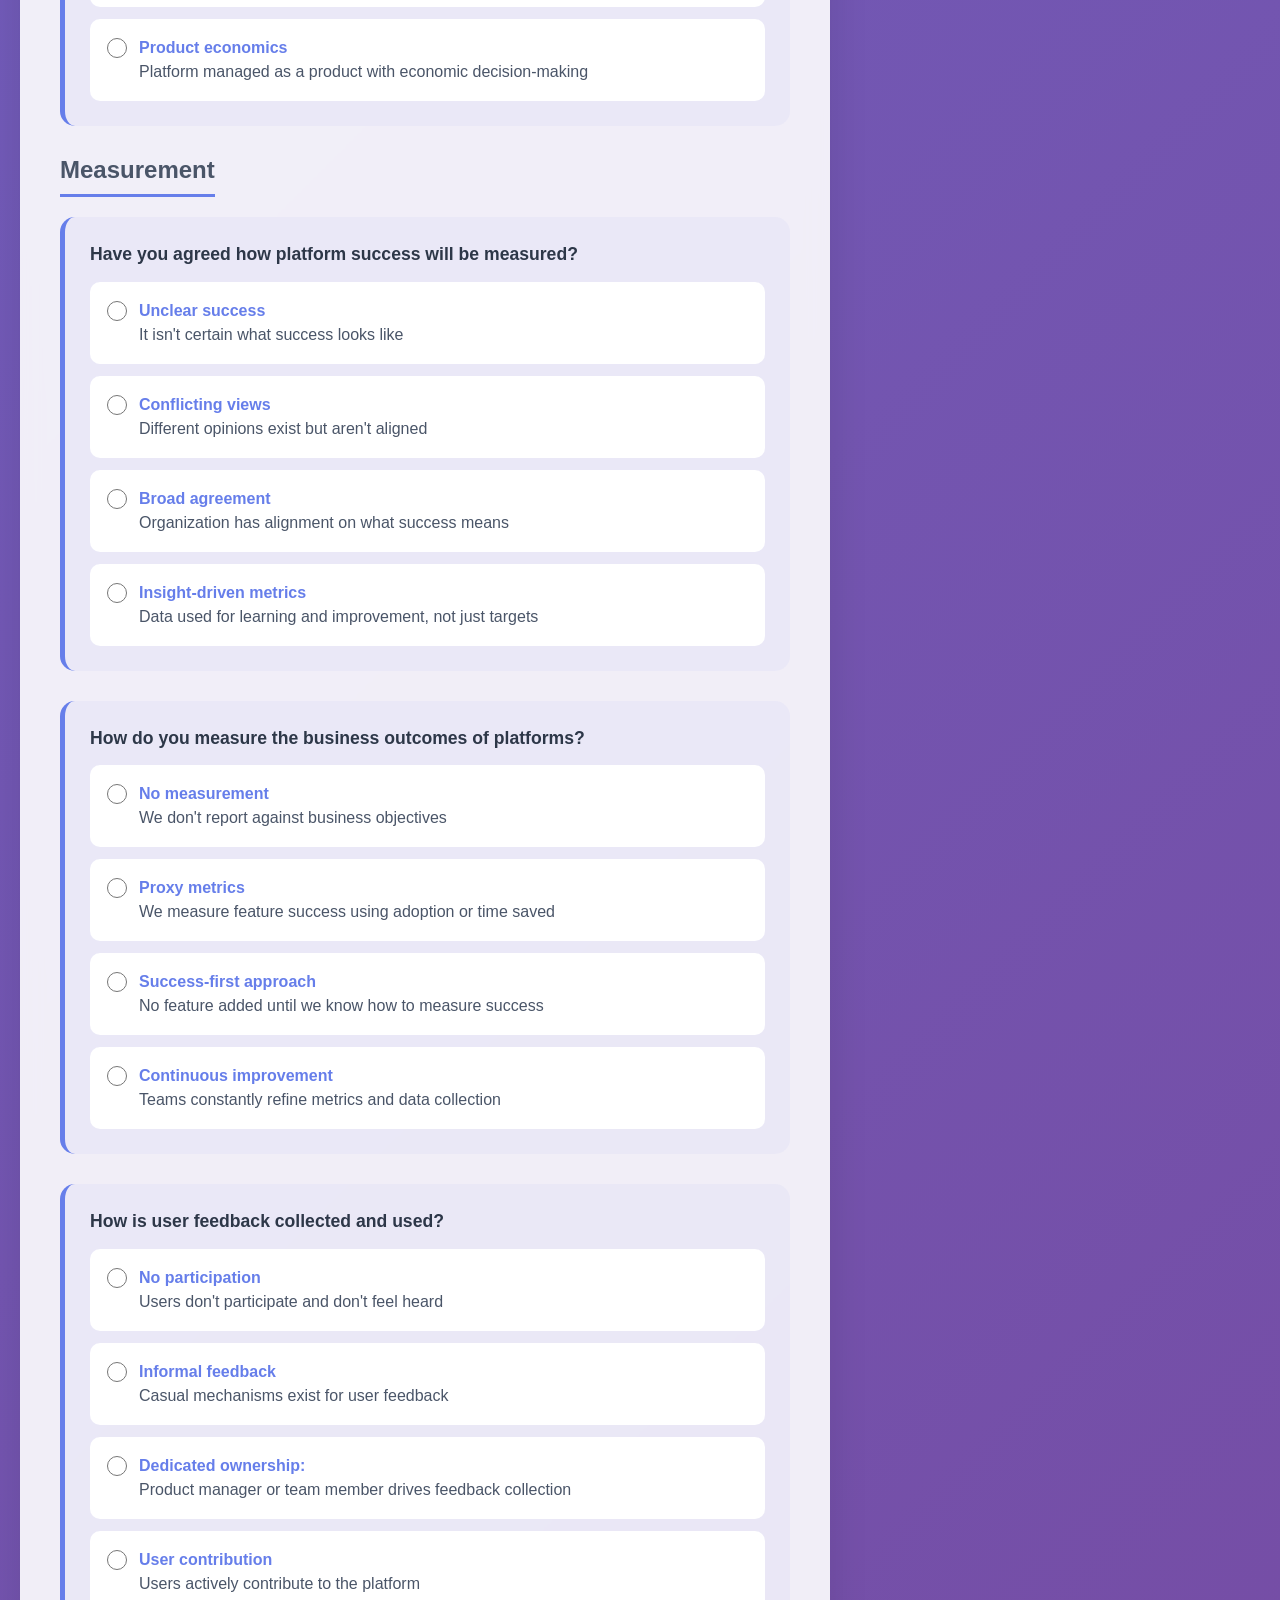
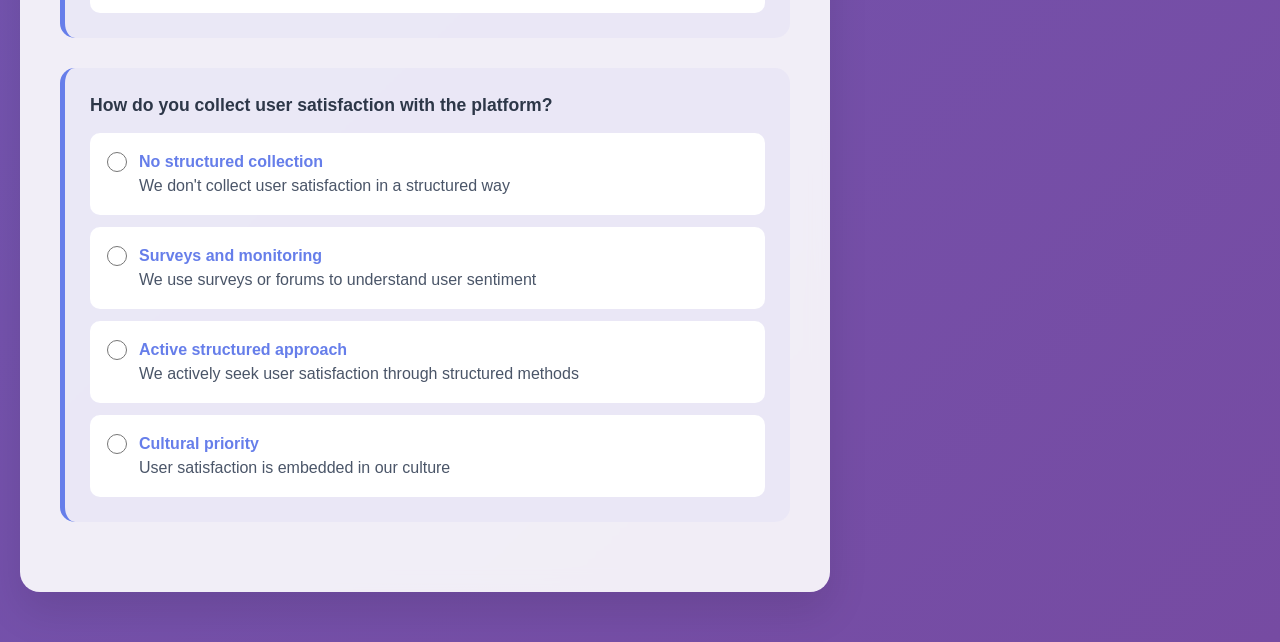
==== commit 0c4dbe6a: "Update index.html" ====
--- a/index.html
+++ b/index.html
@@ -11,7 +11,8 @@
       <div class="form-section">
         <h1>CNCF Platform Maturity Assessment</h1>
         <p>We are looking for feedback on this pilot assessment, so please 
-          <a href="https://docs.google.com/forms/d/1SW8NE-7E2zjhoun4jklRPmH5sYgJ_3rTw2D_FoOwViA/viewform">share your thoughts</a>.</p>
+          <a href="https://docs.google.com/forms/d/1SW8NE-7E2zjhoun4jklRPmH5sYgJ_3rTw2D_FoOwViA/viewform" target="_blank">share your thoughts</a>.</p>
+        <hr />
         <form id="maturity-form">
           <fieldset>
             <legend data-category="investment">Investment</legend>
